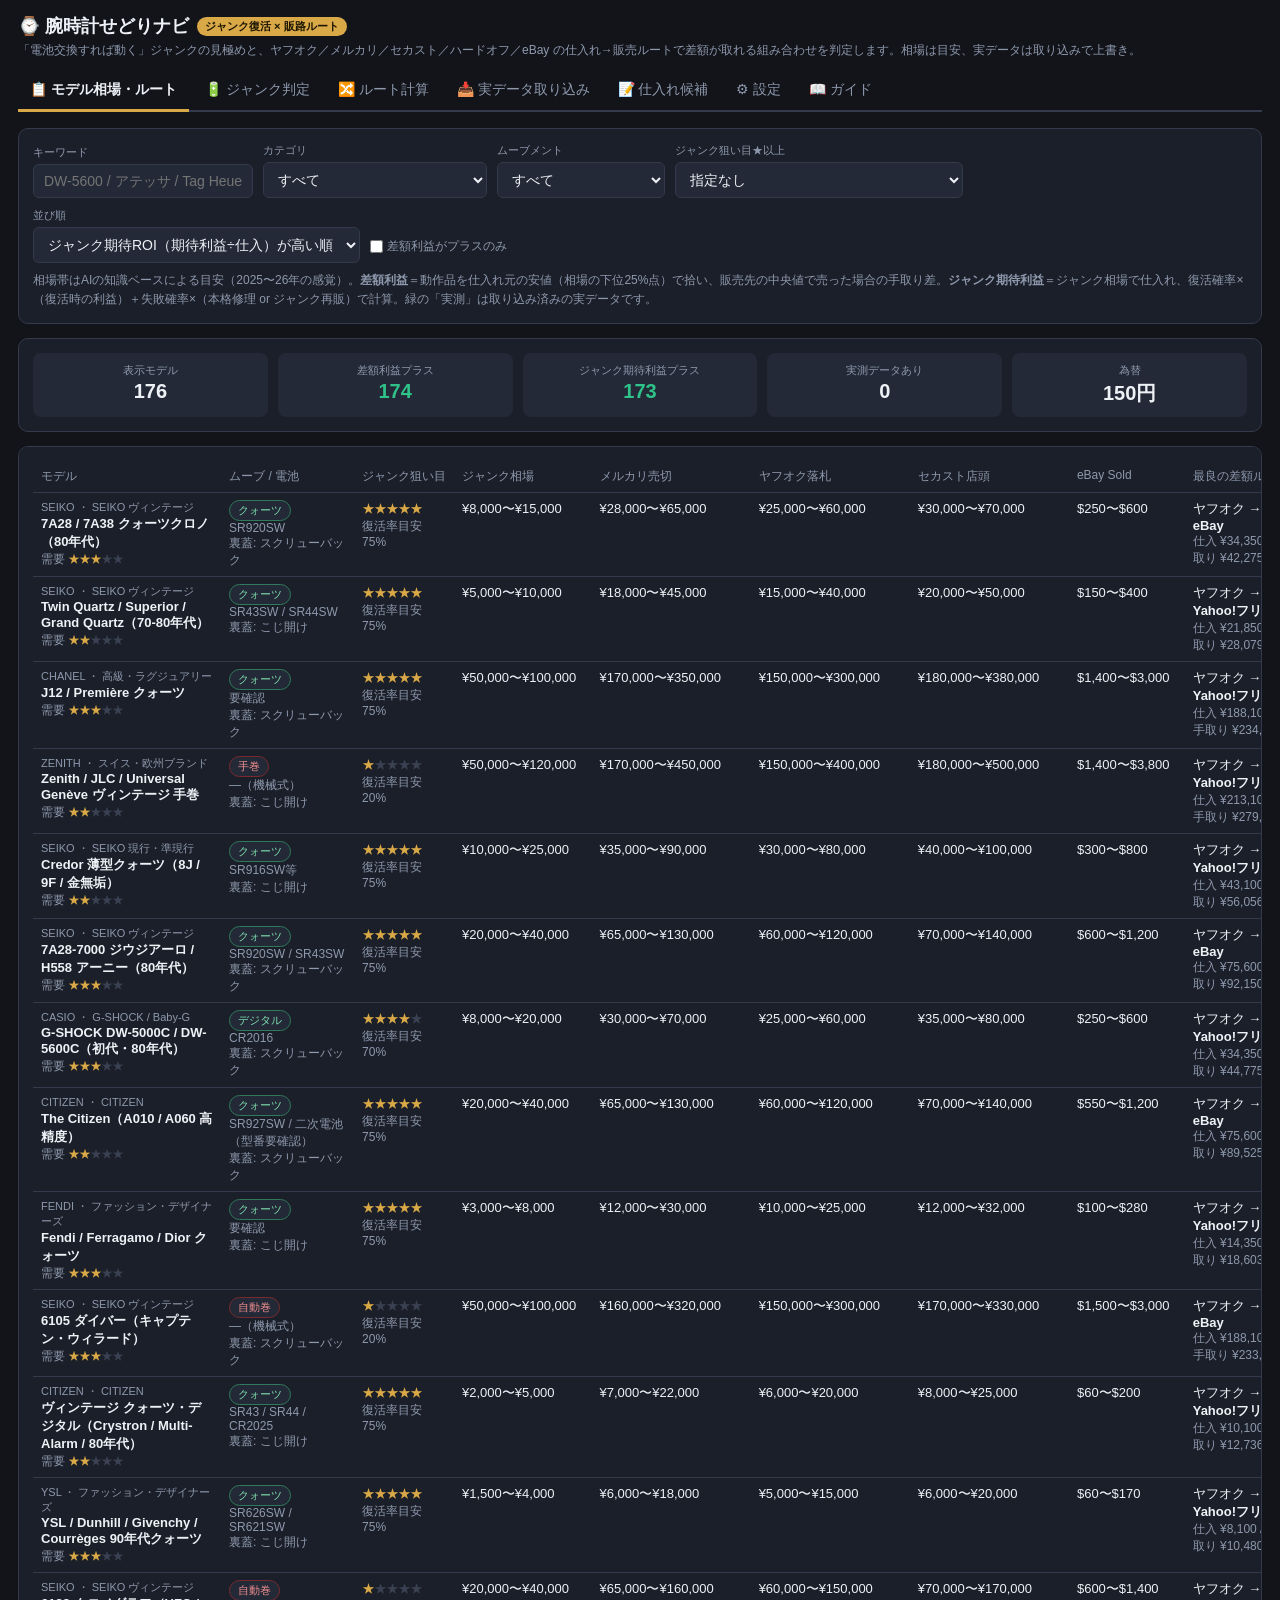
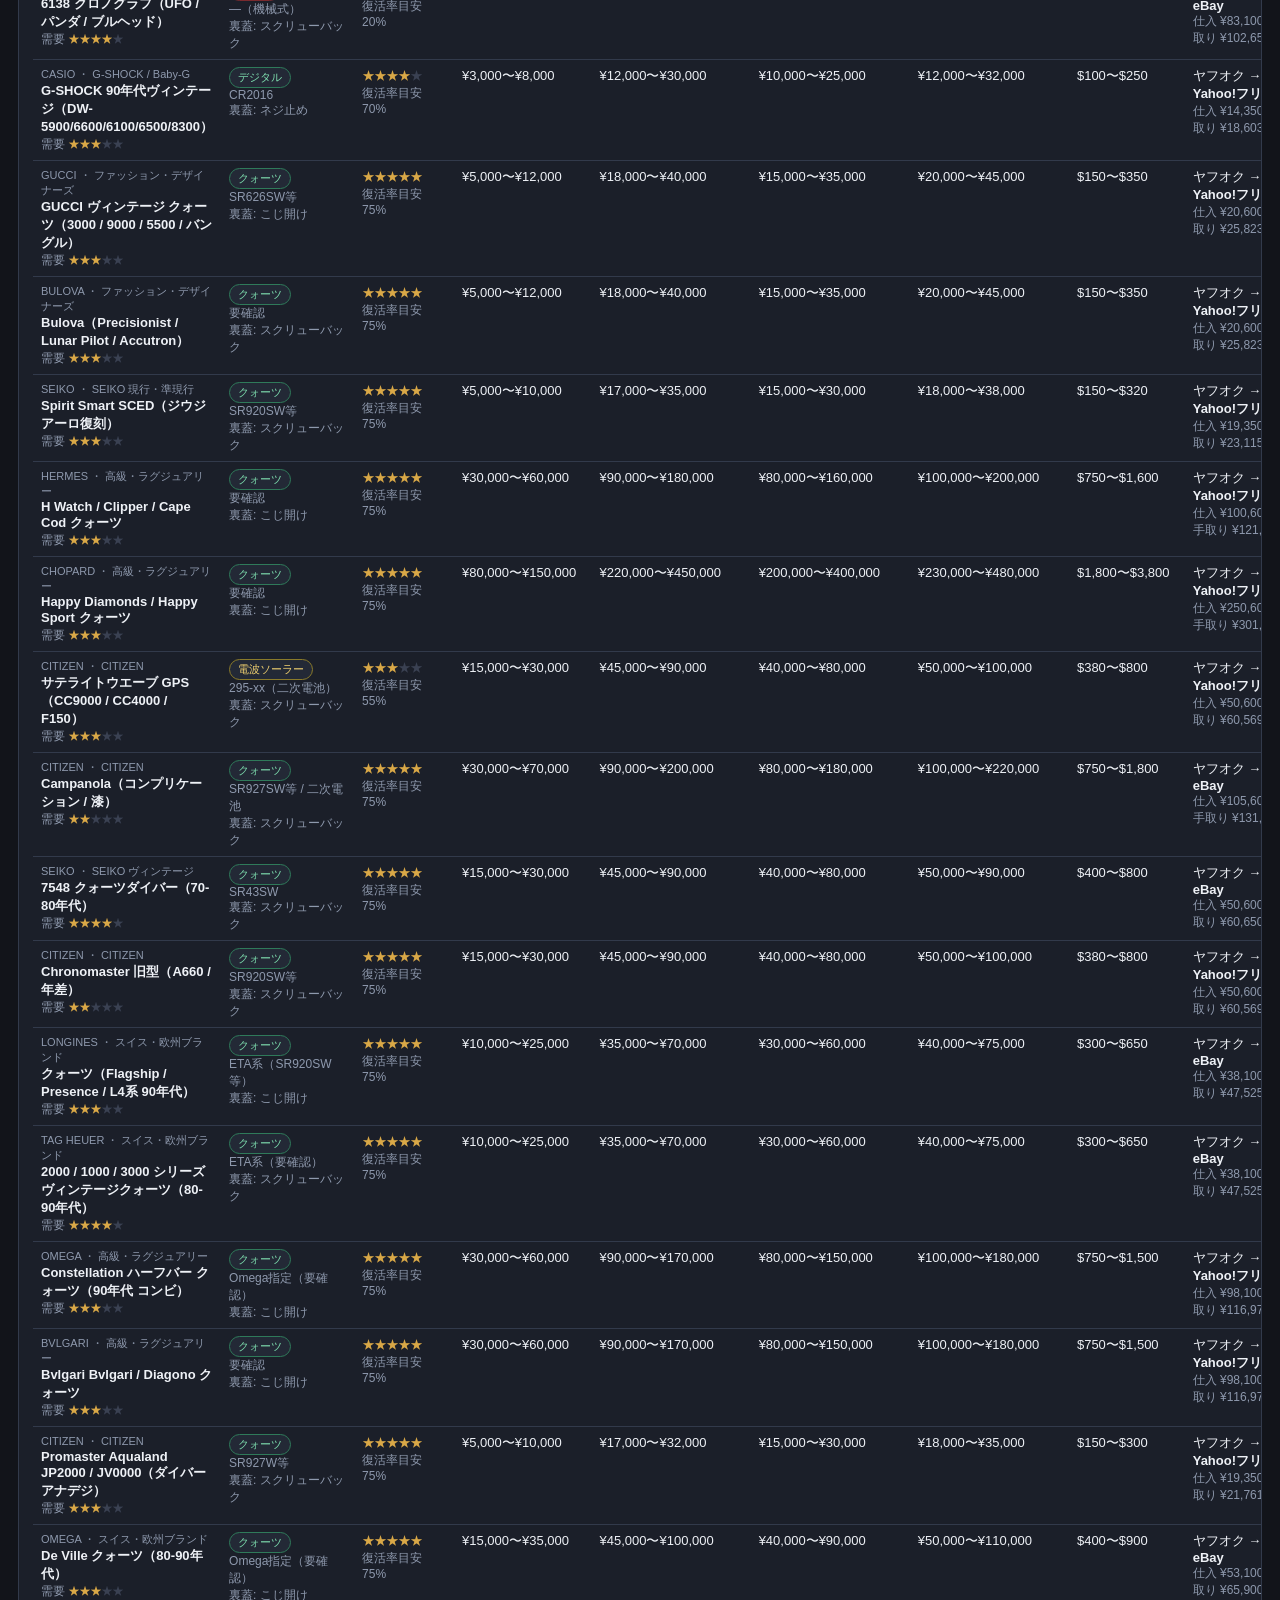
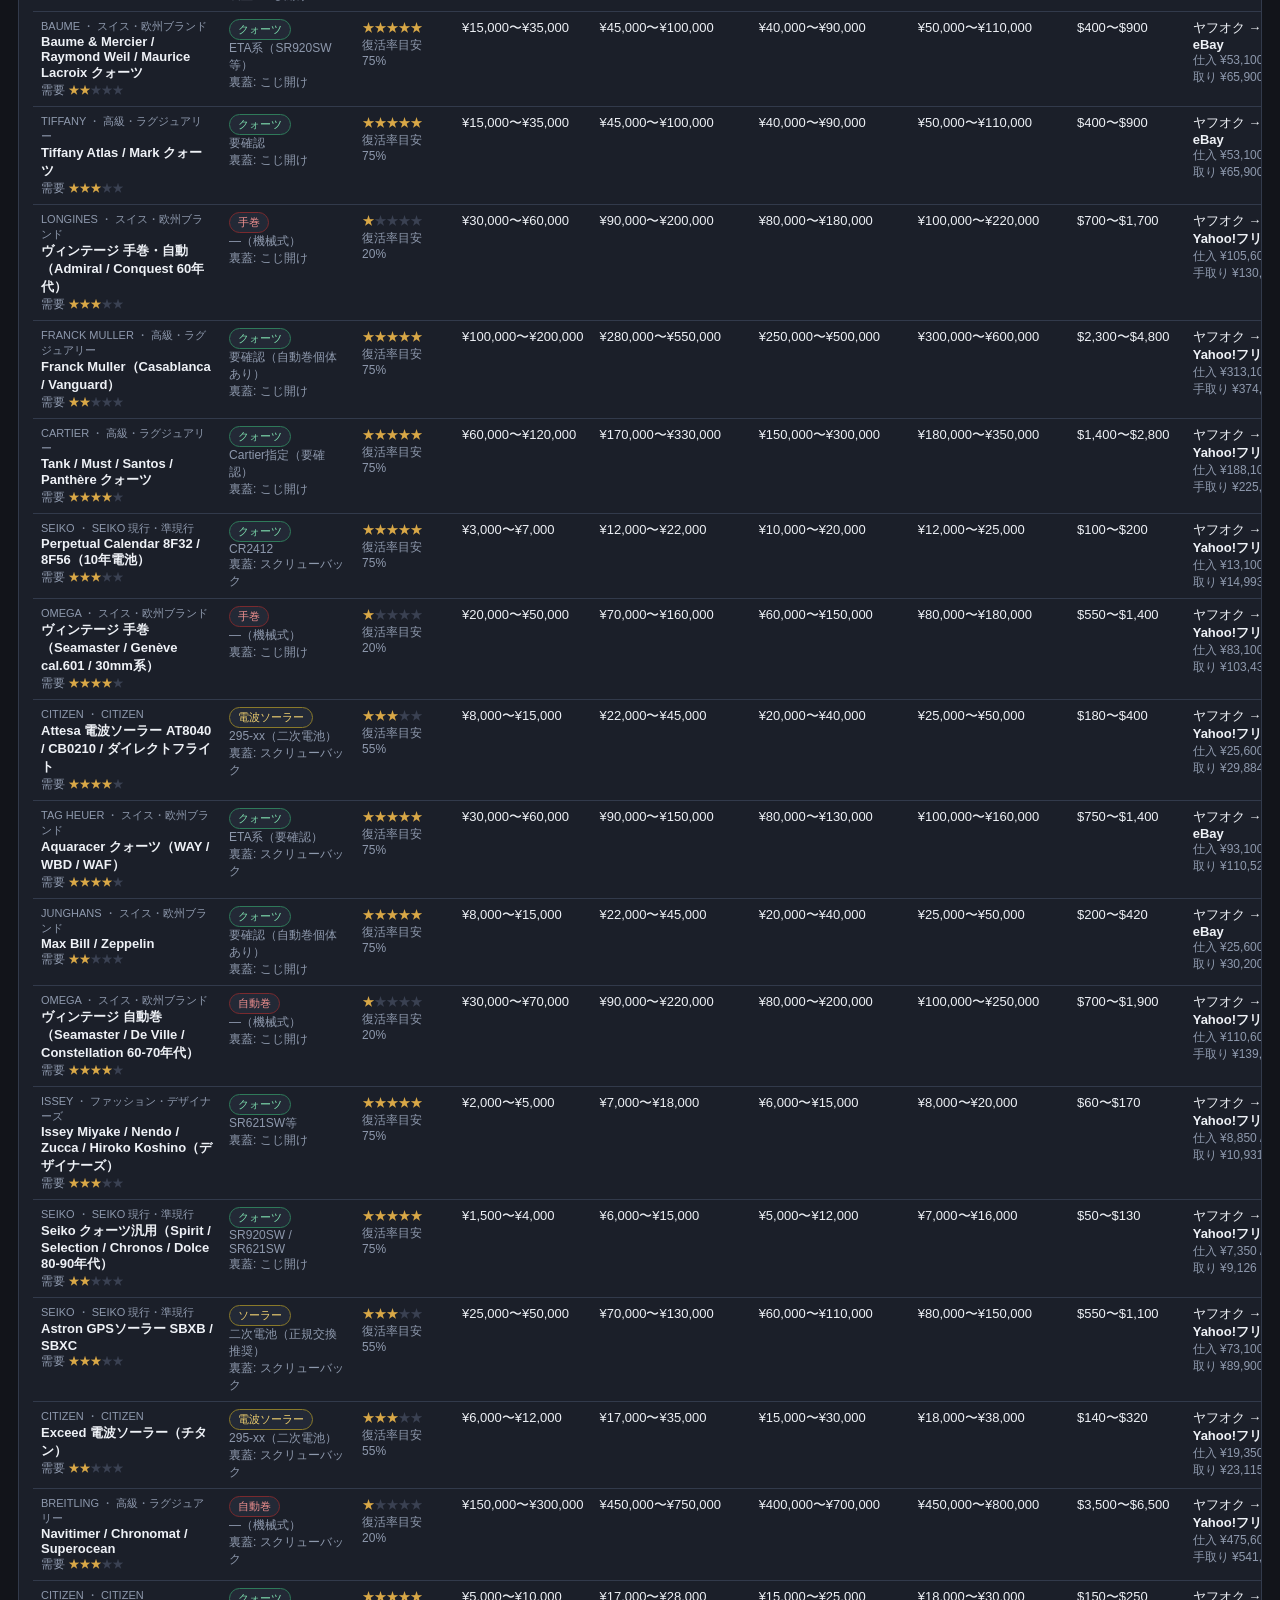
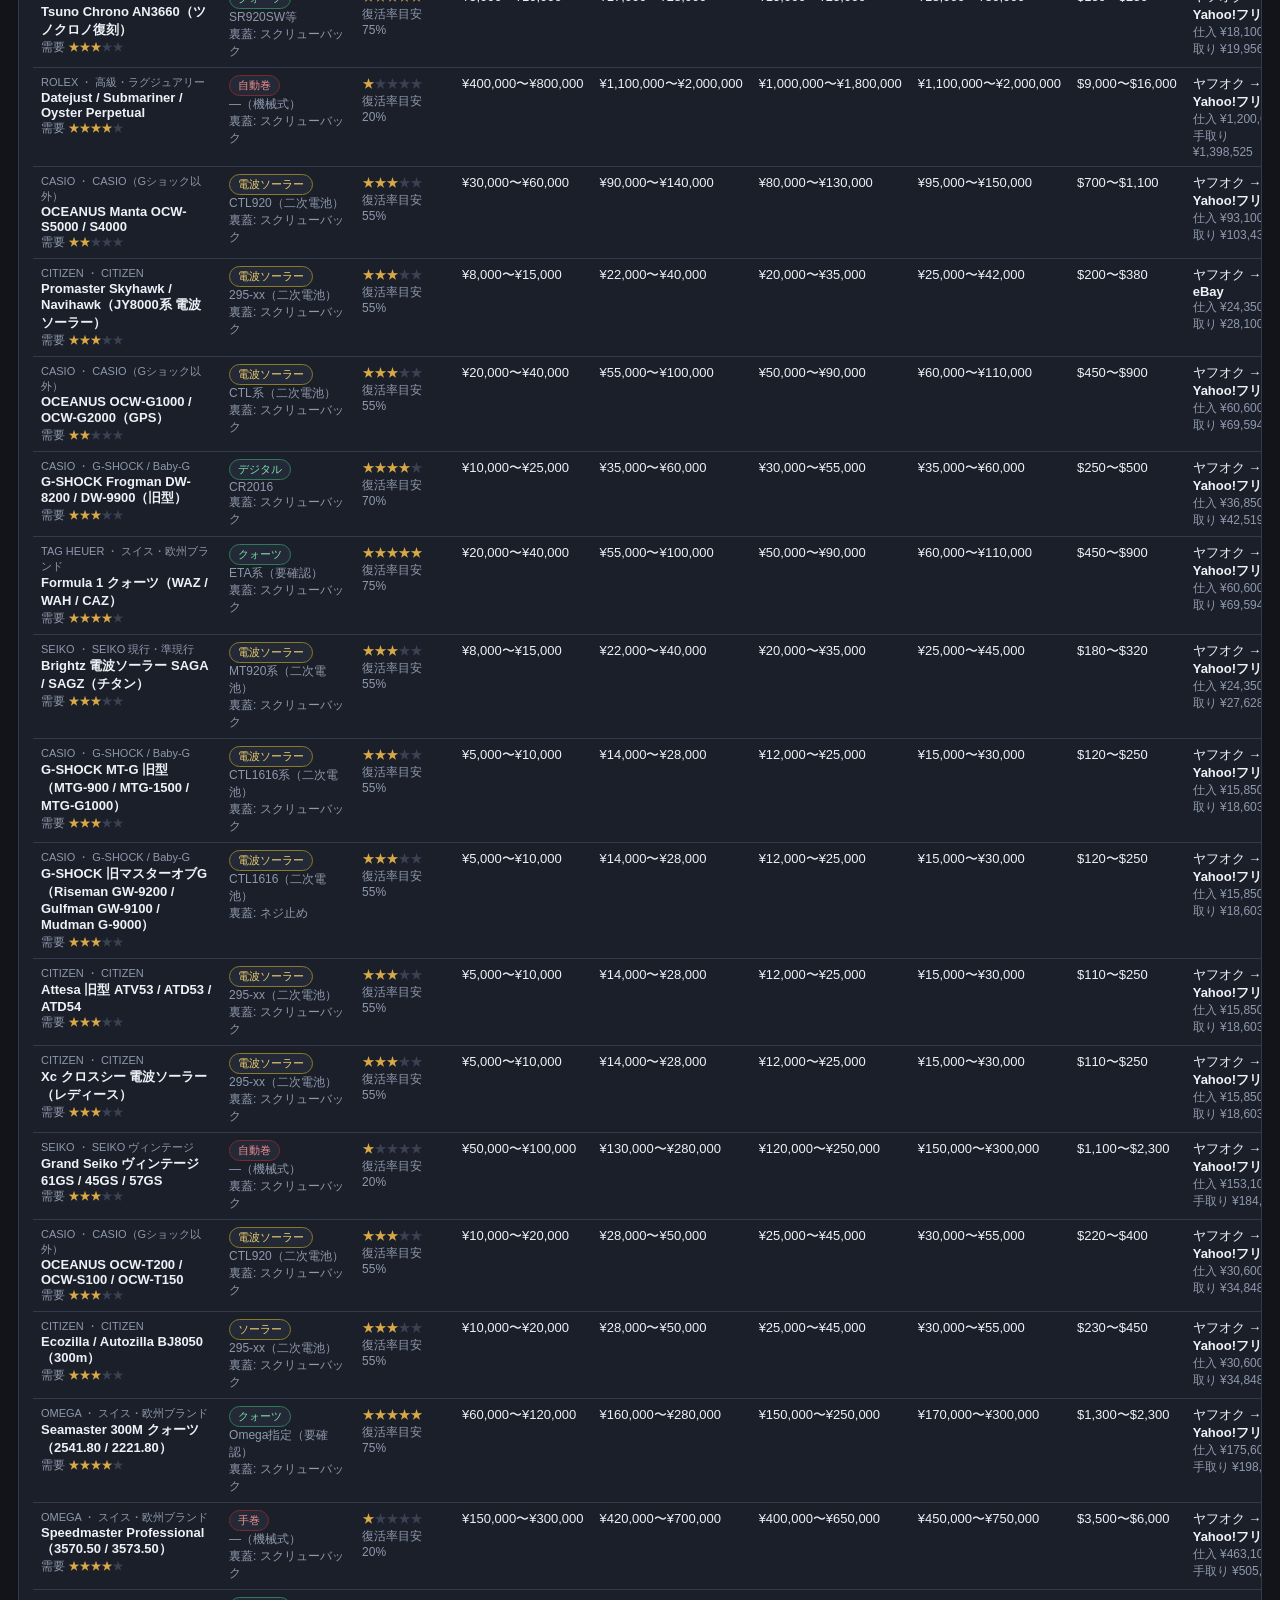
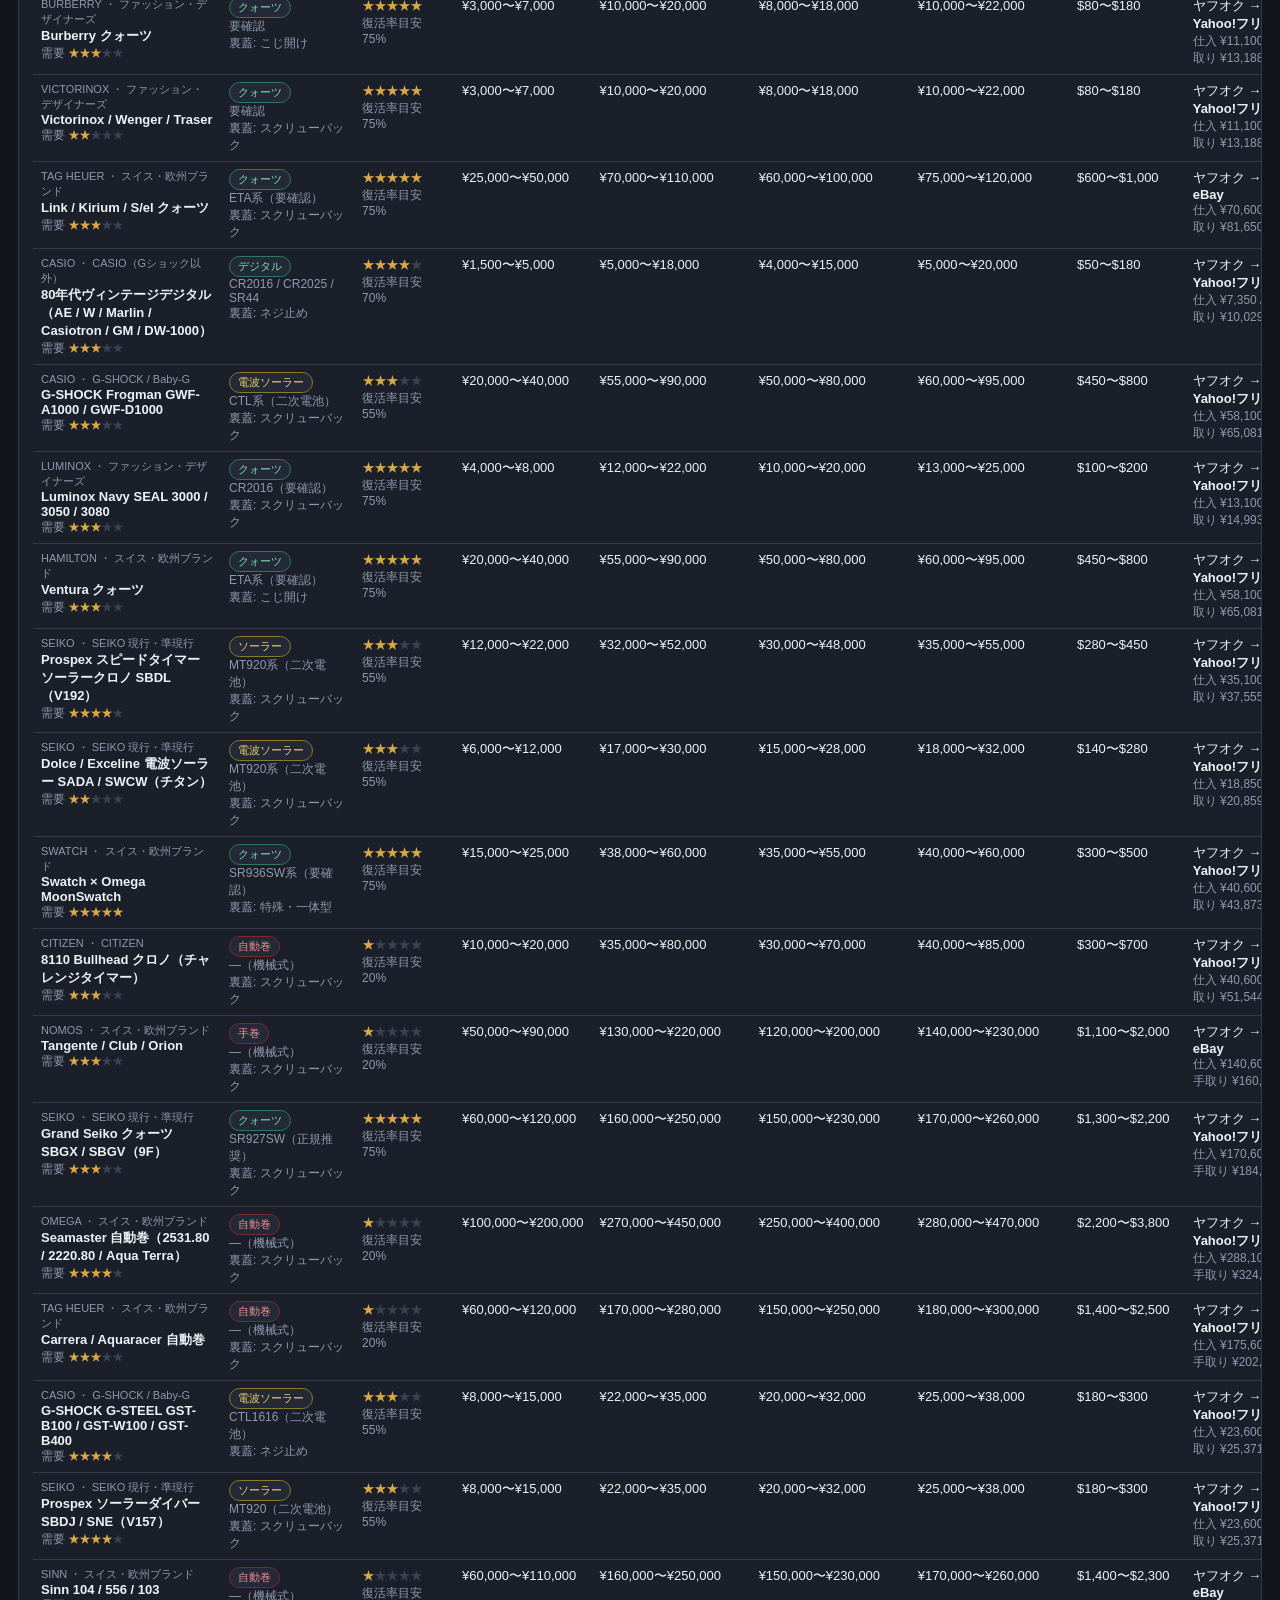
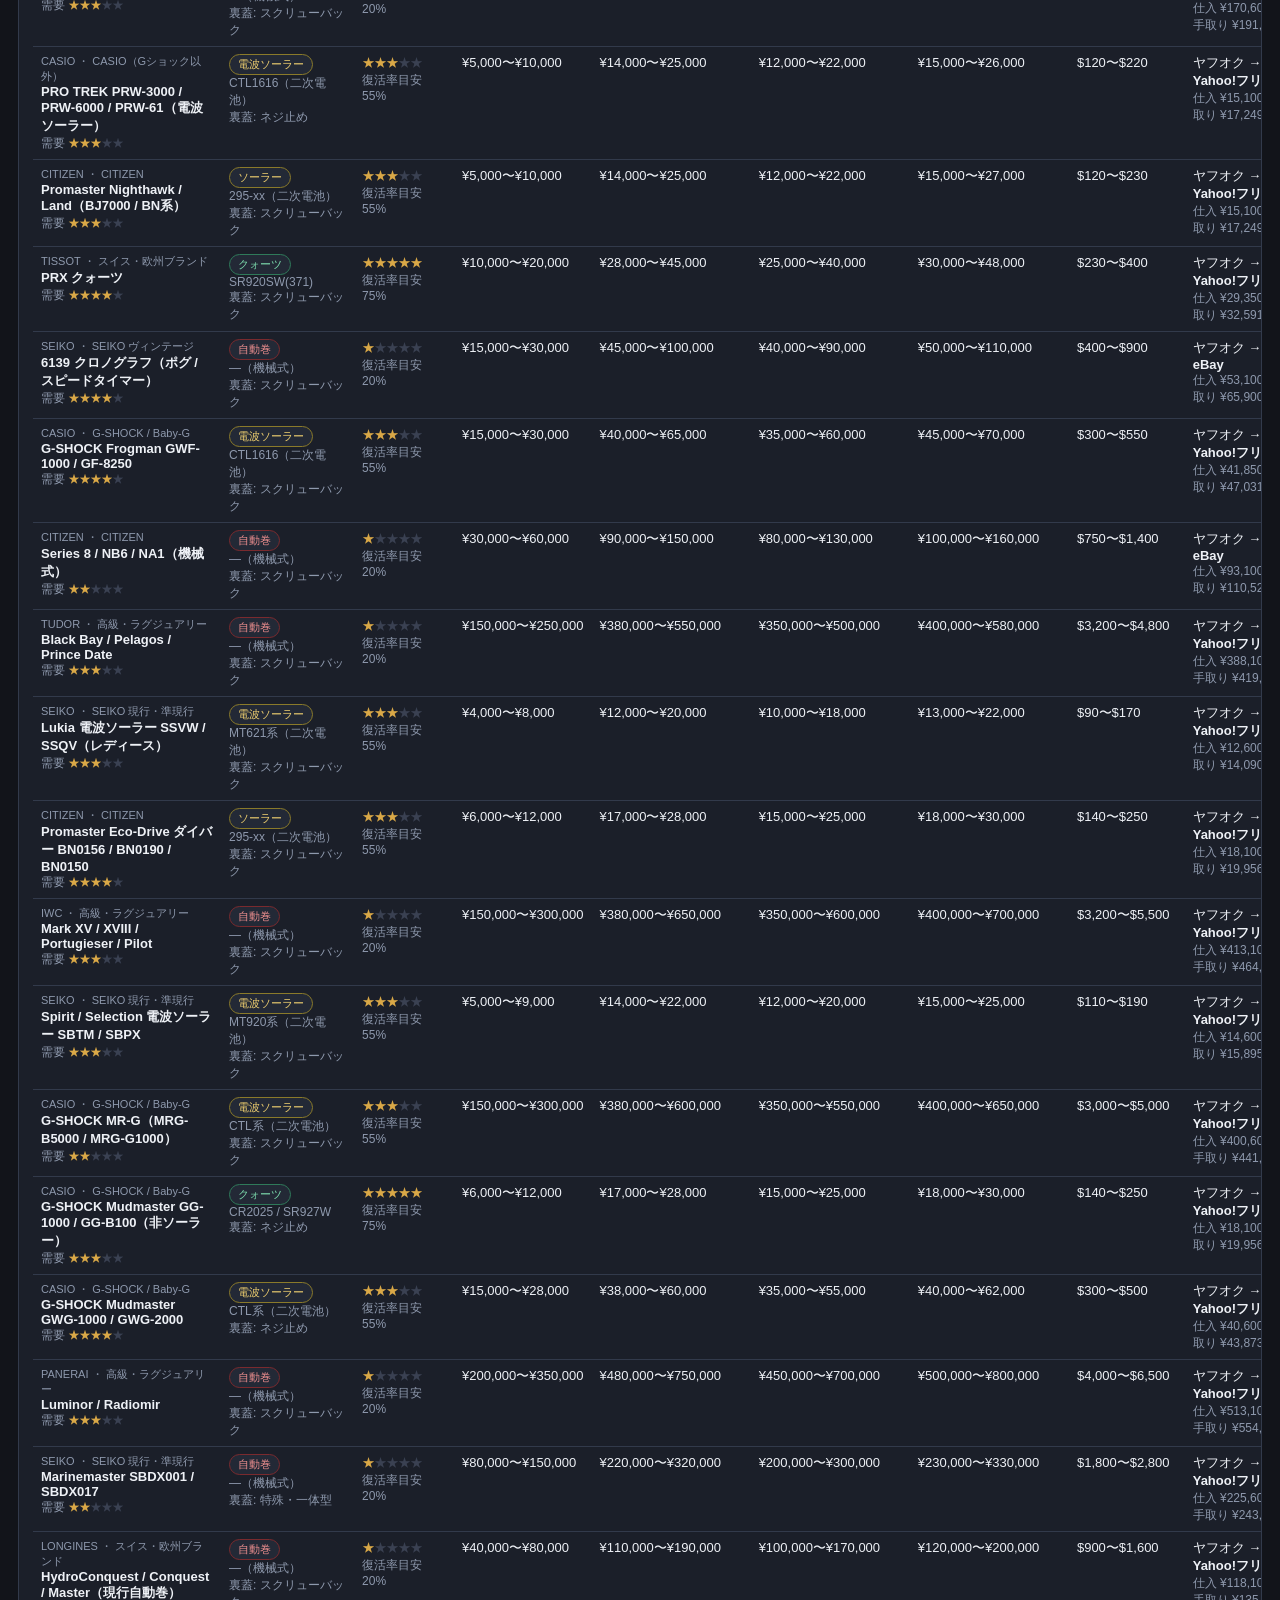
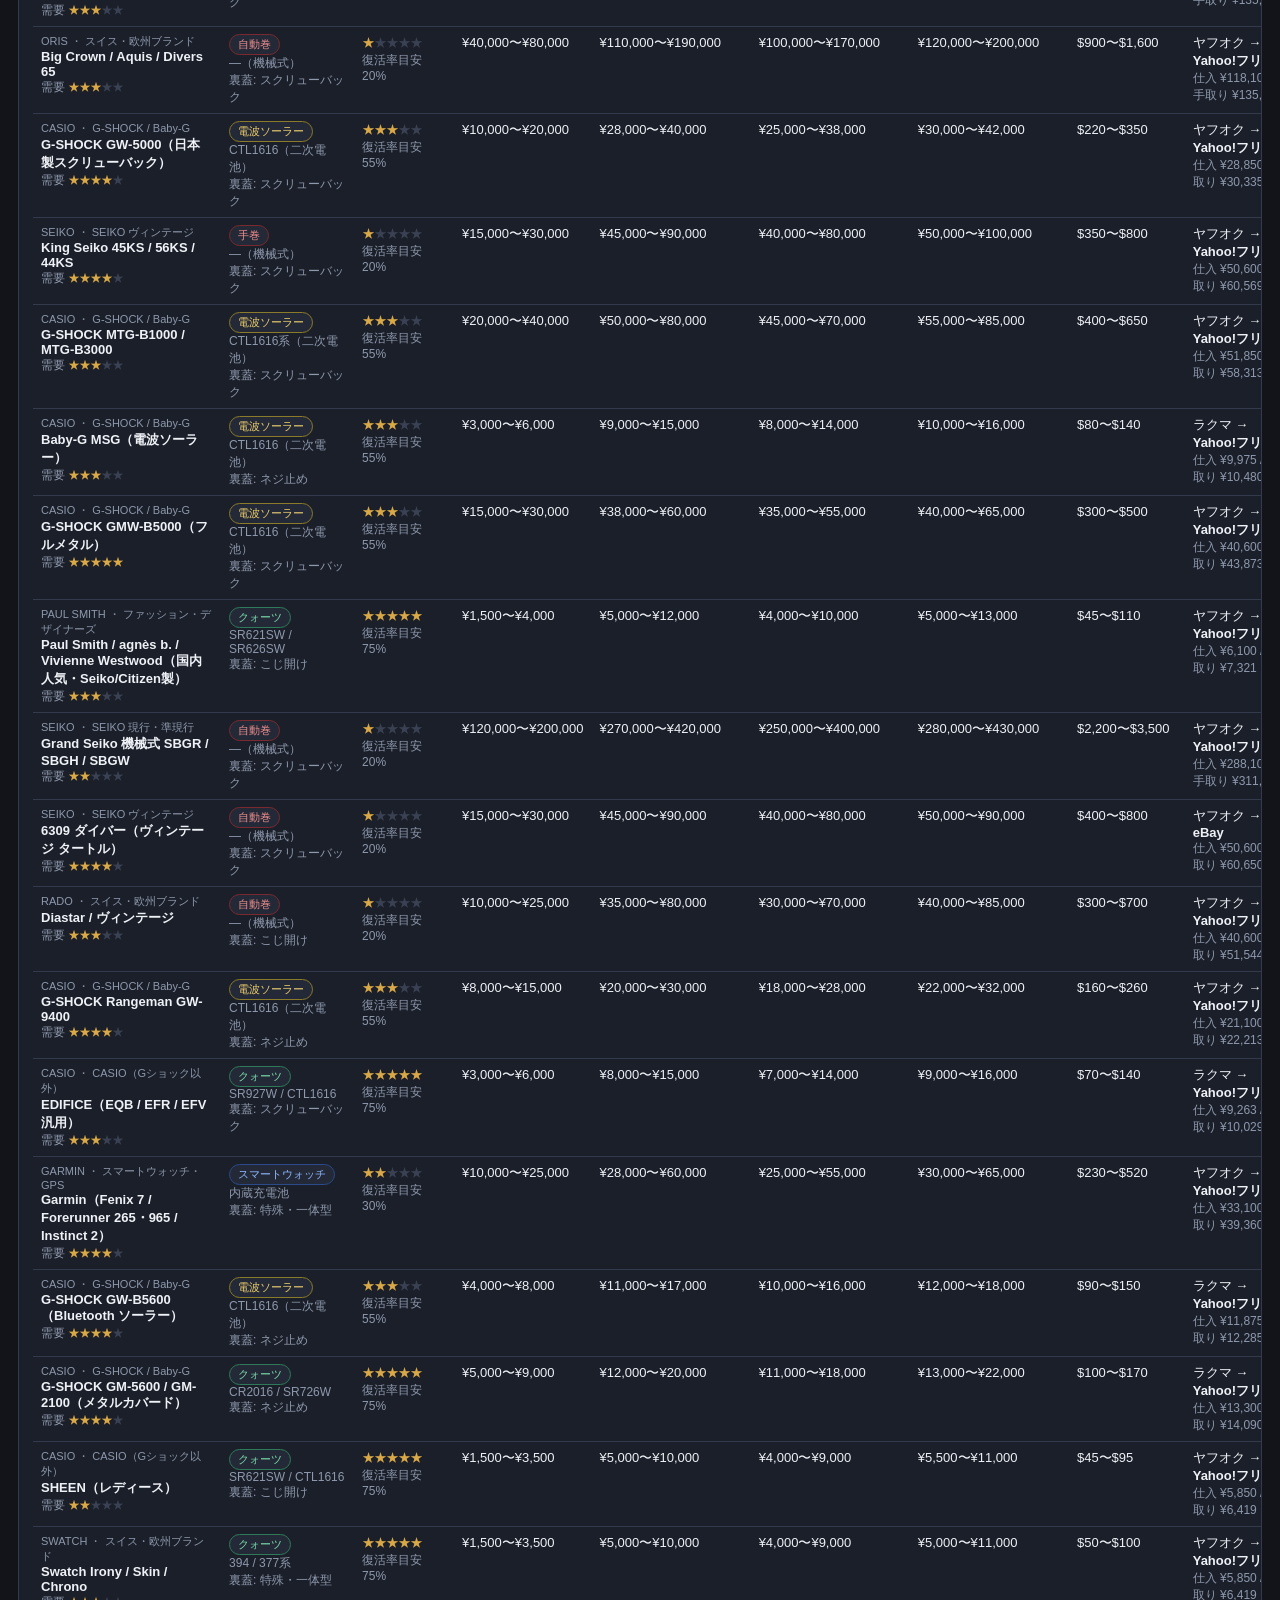
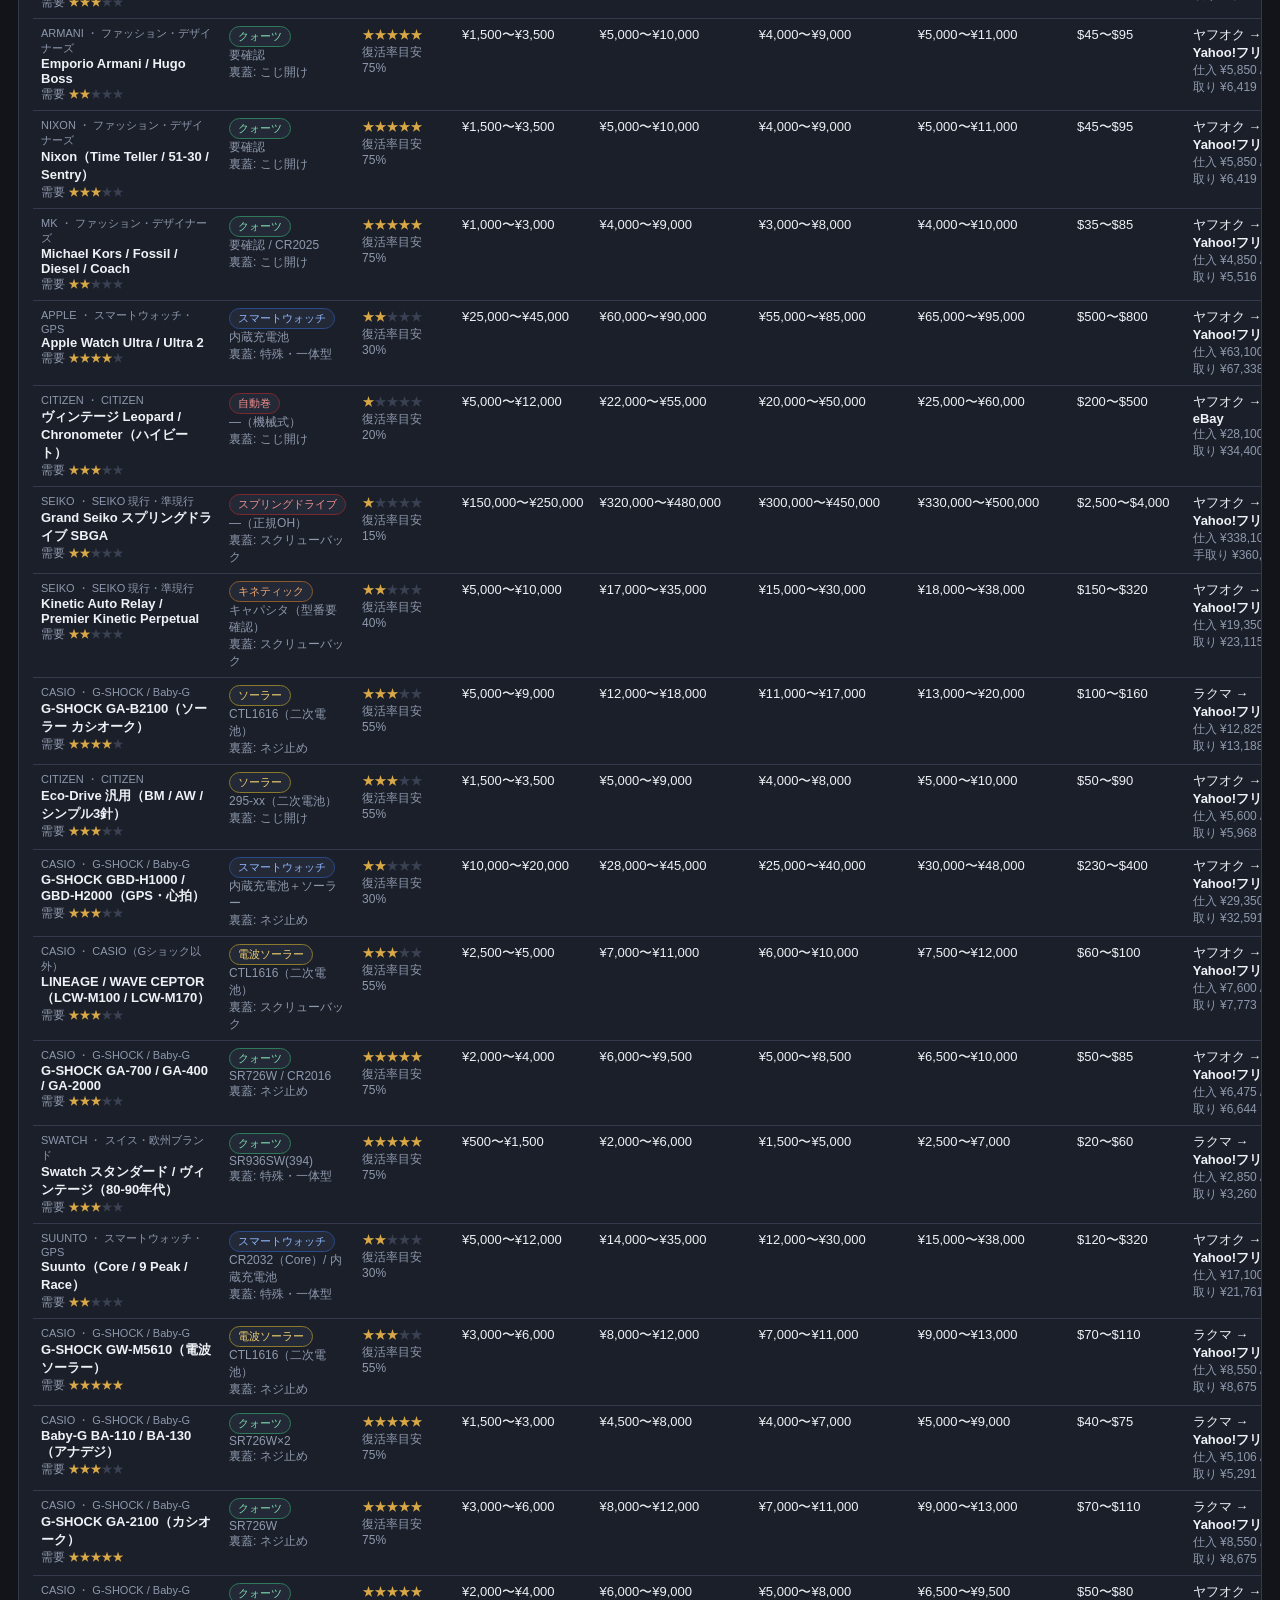
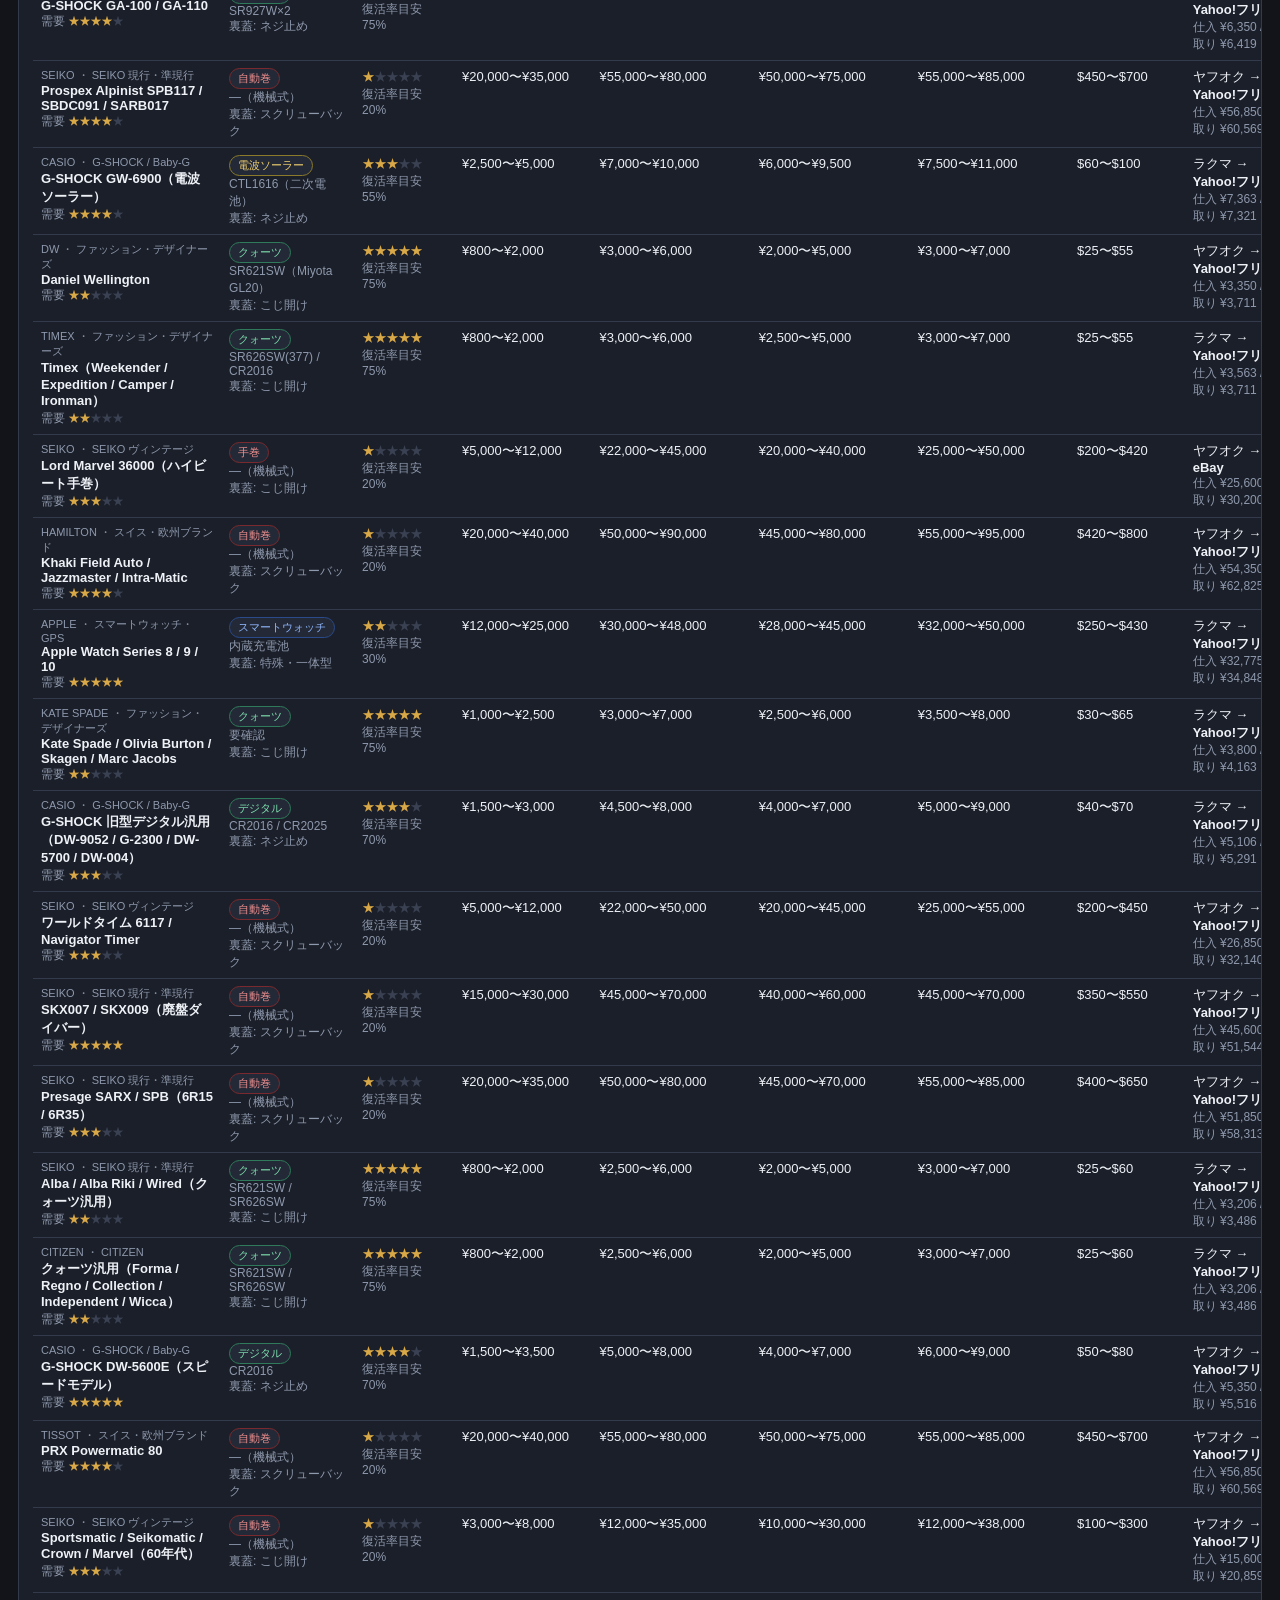
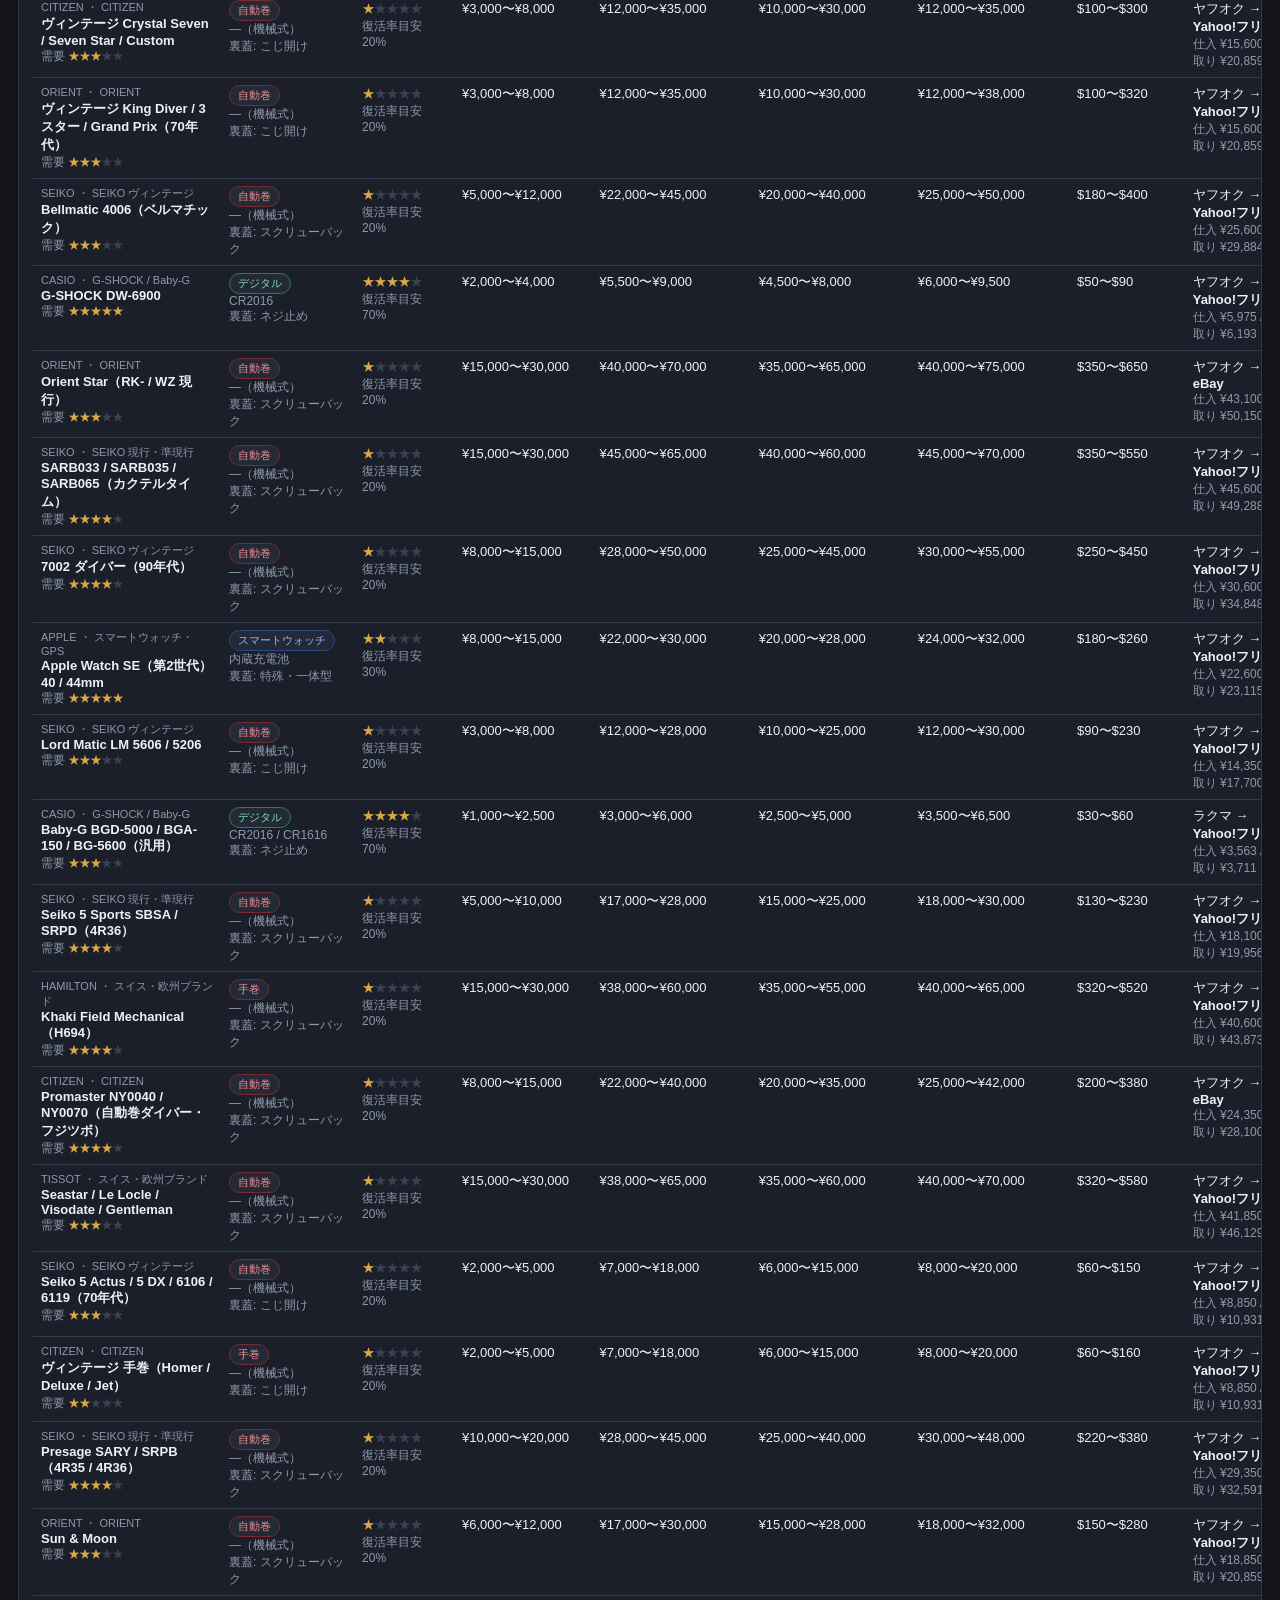
==== index.html @ 75a2ef13 "腕時計せどりナビ 初版 Co-Authored-By: Claude Fable 5.1 <noreply@anthropic.com>" ====
<!DOCTYPE html>
<html lang="ja">
<head>
<meta charset="UTF-8">
<meta name="viewport" content="width=device-width, initial-scale=1.0">
<title>腕時計せどりナビ - ジャンク復活判定 × 販路ルート比較（ヤフオク・メルカリ・セカスト・eBay）</title>
<style>
  :root {
    --bg:#12141a; --panel:#1b1f29; --panel2:#232936; --border:#323a4b;
    --text:#eef1f6; --sub:#8e99ad; --accent:#d9a847; --accent2:#2fc38a;
    --warn:#f0b42f; --bad:#f0564f; --info:#4f8ef7; --radius:10px;
  }
  *{box-sizing:border-box;margin:0;padding:0}
  body{background:var(--bg);color:var(--text);font-family:"Hiragino Sans","Yu Gothic UI","Meiryo",sans-serif;font-size:14px}
  header{padding:14px 18px 0}
  h1{font-size:18px;display:flex;align-items:center;gap:8px;flex-wrap:wrap}
  h1 .badge{font-size:11px;background:var(--accent);color:#1b1500;padding:2px 8px;border-radius:20px}
  .sub{font-size:12px;color:var(--sub);margin-top:4px}
  nav{display:flex;gap:4px;margin-top:12px;border-bottom:2px solid var(--border);flex-wrap:wrap}
  nav button{background:none;border:none;color:var(--sub);padding:10px 12px;font-size:14px;cursor:pointer;border-bottom:3px solid transparent;margin-bottom:-2px}
  nav button.on{color:var(--text);border-color:var(--accent);font-weight:bold}
  main{padding:16px 18px 60px;max-width:1320px;margin:0 auto}
  section{display:none} section.on{display:block}
  .card{background:var(--panel);border:1px solid var(--border);border-radius:var(--radius);padding:14px;margin-bottom:14px}
  .card h2{font-size:15px;margin-bottom:10px}
  .card h3{font-size:14px;margin:12px 0 6px;color:var(--accent)}
  .row{display:flex;gap:10px;flex-wrap:wrap;align-items:flex-end}
  .field{display:flex;flex-direction:column;gap:4px}
  .field label{font-size:11px;color:var(--sub)}
  input,select,textarea{background:var(--panel2);color:var(--text);border:1px solid var(--border);border-radius:6px;padding:8px 10px;font-size:14px}
  input:focus,select:focus,textarea:focus{outline:1px solid var(--accent)}
  input[type=number]{width:120px}
  button.btn{background:var(--accent);color:#1b1500;border:none;border-radius:6px;padding:9px 16px;font-size:14px;cursor:pointer;font-weight:bold}
  button.btn:hover{filter:brightness(1.1)}
  button.btn.green{background:var(--accent2);color:#06281b}
  button.btn.ghost{background:var(--panel2);border:1px solid var(--border);color:var(--text);font-weight:normal}
  button.btn.small{padding:4px 10px;font-size:12px}
  button.btn.danger{background:var(--bad);color:#fff}
  .stats{display:grid;grid-template-columns:repeat(auto-fit,minmax(130px,1fr));gap:10px}
  .stat{background:var(--panel2);border-radius:8px;padding:10px;text-align:center}
  .stat .v{font-size:20px;font-weight:bold;margin-top:2px}
  .stat .l{font-size:11px;color:var(--sub)}
  .links{display:flex;gap:6px;flex-wrap:wrap}
  .links a{background:var(--panel2);border:1px solid var(--border);color:var(--text);text-decoration:none;padding:5px 10px;border-radius:6px;font-size:12px}
  .links a:hover{border-color:var(--accent)}
  .links a.ya{border-color:#7a2a2e} .links a.me{border-color:#8a2a2a} .links a.eb{border-color:#2a4a8a} .links a.st{border-color:#2a7a4a} .links a.gd{border-color:#6a5a2a}
  .tbl{overflow-x:auto}
  table{border-collapse:collapse;width:100%;font-size:13px}
  th,td{border-bottom:1px solid var(--border);padding:7px 8px;text-align:left;vertical-align:top}
  th{color:var(--sub);font-weight:normal;font-size:12px;white-space:nowrap;position:sticky;top:0;background:var(--panel)}
  tr.item{cursor:pointer} tr.item:hover{background:var(--panel2)}
  .brand{font-size:11px;color:var(--sub)} .name{font-weight:bold}
  .price{white-space:nowrap;font-variant-numeric:tabular-nums}
  .muted{color:var(--sub);font-size:12px}
  .chip{display:inline-block;padding:2px 8px;border-radius:12px;font-size:11px;white-space:nowrap;border:1px solid var(--border);background:var(--panel2)}
  .chip.QZ,.chip.DG{border-color:#2f7a5a;color:#7fe0b0} .chip.SOL,.chip.RS{border-color:#8a7a2a;color:#f0d070}
  .chip.KIN{border-color:#8a5a2a;color:#f0a870} .chip.AT,.chip.HW,.chip.SPR{border-color:#7a2a2e;color:#f09090} .chip.SM{border-color:#2a4a8a;color:#90b8ff}
  .chip.real{border-color:var(--accent2);color:var(--accent2)}
  .ok{color:var(--accent2)} .ng{color:var(--bad)} .wn{color:var(--warn)}
  .star{color:var(--accent);letter-spacing:-1px} .star .off{color:#3a4152}
  .note{background:var(--panel2);border-left:3px solid var(--accent);padding:10px 12px;border-radius:6px;font-size:13px;line-height:1.7}
  .hint{font-size:12px;color:var(--sub);line-height:1.6}
  .cmp{display:grid;grid-template-columns:repeat(auto-fit,minmax(280px,1fr));gap:12px}
  .pf{background:var(--panel2);border-radius:8px;padding:12px;line-height:1.7}
  .pf .t{font-weight:bold;margin-bottom:4px}
  .list{padding-left:18px;line-height:1.7}
  .guide p,.guide li{line-height:1.7}
  .guide ul{padding-left:20px;margin:6px 0}
  .bm{display:inline-block;background:var(--panel2);border:1px dashed var(--accent);color:var(--accent);padding:8px 12px;border-radius:6px;text-decoration:none;font-size:13px;margin:4px 6px 4px 0;cursor:grab}
  .reason{display:flex;gap:8px;align-items:flex-start;padding:4px 0;border-bottom:1px dashed var(--border);font-size:13px}
  .reason .d{min-width:44px;text-align:right;font-weight:bold;font-variant-numeric:tabular-nums}
  .gauge{height:14px;background:#2a3040;border-radius:7px;overflow:hidden;margin:6px 0}
  .gauge div{height:100%;background:linear-gradient(90deg,var(--bad),var(--warn),var(--accent2))}
  .mx td.c{text-align:right;font-variant-numeric:tabular-nums;white-space:nowrap}
  .mx td.c.best{outline:2px solid var(--accent);border-radius:4px}
  #modal{display:none;position:fixed;inset:0;background:rgba(0,0,0,.6);z-index:50;overflow:auto;padding:30px 12px}
  #modal .box{background:var(--panel);border:1px solid var(--border);border-radius:12px;max-width:1000px;margin:0 auto;padding:18px}
  #modal .x{float:right;background:none;border:none;color:var(--sub);font-size:20px;cursor:pointer}
  @media(max-width:700px){ main{padding:12px 10px 60px} th,td{padding:6px 5px;font-size:12px} input[type=number]{width:100px} }
</style>
</head>
<body>
<header>
  <h1>⌚ 腕時計せどりナビ <span class="badge">ジャンク復活 × 販路ルート</span></h1>
  <div class="sub">「電池交換すれば動く」ジャンクの見極めと、ヤフオク／メルカリ／セカスト／ハードオフ／eBay の仕入れ→販売ルートで差額が取れる組み合わせを判定します。相場は目安、実データは取り込みで上書き。</div>
  <nav>
    <button data-tab="list" class="on">📋 モデル相場・ルート</button>
    <button data-tab="junk">🔋 ジャンク判定</button>
    <button data-tab="route">🔀 ルート計算</button>
    <button data-tab="import">📥 実データ取り込み</button>
    <button data-tab="cand">📝 仕入れ候補</button>
    <button data-tab="set">⚙ 設定</button>
    <button data-tab="guide">📖 ガイド</button>
  </nav>
</header>
<main>

<!-- ========== モデル一覧 ========== -->
<section id="tab-list" class="on">
  <div class="card">
    <div class="row">
      <div class="field"><label>キーワード</label><input id="f_q" placeholder="DW-5600 / アテッサ / Tag Heuer" style="width:220px"></div>
      <div class="field"><label>カテゴリ</label><select id="f_cat"><option value="">すべて</option></select></div>
      <div class="field"><label>ムーブメント</label><select id="f_mv"><option value="">すべて</option></select></div>
      <div class="field"><label>ジャンク狙い目★以上</label><select id="f_js"><option value="0">指定なし</option><option value="3">★3以上（電池・充電で復活しやすい）</option><option value="4">★4以上</option><option value="5">★5のみ</option></select></div>
      <div class="field"><label>並び順</label><select id="f_sort"><option value="jroi">ジャンク期待ROI（期待利益÷仕入）が高い順</option><option value="jev">ジャンク期待利益が大きい順</option><option value="diff">差額利益（動作品）が大きい順</option><option value="roi">差額ROIが高い順</option><option value="d">需要★順</option><option value="price">相場が安い順</option><option value="brand">ブランド順</option></select></div>
      <label class="muted" style="display:flex;align-items:center;gap:4px;padding-bottom:8px"><input type="checkbox" id="f_pos"> 差額利益がプラスのみ</label>
    </div>
    <div class="hint" style="margin-top:8px">相場帯はAIの知識ベースによる目安（2025〜26年の感覚）。<b>差額利益</b>＝動作品を仕入れ元の安値（相場の下位25%点）で拾い、販売先の中央値で売った場合の手取り差。<b>ジャンク期待利益</b>＝ジャンク相場で仕入れ、復活確率×（復活時の利益）＋失敗確率×（本格修理 or ジャンク再販）で計算。緑の「実測」は取り込み済みの実データです。</div>
  </div>
  <div class="card">
    <div class="stats" id="list_stats"></div>
  </div>
  <div class="card tbl"><table id="list_tbl"><thead><tr>
    <th>モデル</th><th>ムーブ / 電池</th><th>ジャンク狙い目</th><th>ジャンク相場</th><th>メルカリ売切</th><th>ヤフオク落札</th><th>セカスト店頭</th><th>eBay Sold</th><th>最良の差額ルート</th><th>差額利益</th><th>ジャンク期待利益</th>
  </tr></thead><tbody></tbody></table></div>
</section>

<!-- ========== ジャンク判定 ========== -->
<section id="tab-junk">
  <div class="card">
    <h2>出品ページの文言から「電池交換で動く可能性」を判定</h2>
    <div class="note">ヤフオク・メルカリ・ハードオフの商品説明をそのまま貼り付けてください。「電池切れ」「長期保管」はプラス、「電池交換しても動かない」「水没」「液漏れ」「針外れ」「リューズ欠損」は大きくマイナスにして復活確率を出します。モデルが特定できれば相場から期待利益と仕入上限も計算します。</div>
    <div class="row" style="margin-top:10px">
      <div class="field" style="flex:1;min-width:280px"><label>タイトル＋商品説明（貼り付け）</label><textarea id="j_text" rows="6" style="width:100%" placeholder="例：SEIKO セイコー 8F32 パーペチュアルカレンダー 電池切れのため動作未確認 ジャンク扱い 長期自宅保管品 ノークレームノーリターン"></textarea></div>
    </div>
    <div class="row" style="margin-top:8px">
      <div class="field"><label>仕入れ元</label><select id="j_src"></select></div>
      <div class="field"><label>価格（円・落札/購入見込み）</label><input type="number" id="j_price" value="3000"></div>
      <div class="field"><label>仕入れ送料（円）</label><input type="number" id="j_ship" value="600"></div>
      <div class="field"><label>モデル（自動判定 or 選択）</label><select id="j_model" style="max-width:360px"><option value="">（未特定・ムーブメントだけで判定）</option></select></div>
      <div class="field"><label>ムーブメント</label><select id="j_mv"></select></div>
      <div class="field"><label>想定売値（円・空ならモデル相場）</label><input type="number" id="j_sale" placeholder="自動"></div>
      <button class="btn ghost" id="j_detect">モデル自動判定</button>
      <button class="btn" id="j_go">判定する</button>
    </div>
    <div id="j_out" style="margin-top:14px"></div>
  </div>
</section>

<!-- ========== ルート計算 ========== -->
<section id="tab-route">
  <div class="card">
    <h2>仕入れ元 × 販売先 の手取り・利益（動作品の差額せどり）</h2>
    <div class="row">
      <div class="field"><label>モデル（選ぶと相場を自動入力）</label><select id="r_model" style="max-width:360px"><option value="">（手入力）</option></select></div>
      <div class="field"><label>仕入れ元</label><select id="r_src"></select></div>
      <div class="field"><label>仕入値（円）</label><input type="number" id="r_cost" value="10000"></div>
      <div class="field"><label>仕入れ送料（円）</label><input type="number" id="r_bship" value="600"></div>
      <div class="field"><label>電池交換・整備費（円）</label><input type="number" id="r_fix" value="300"></div>
    </div>
    <div class="row" style="margin-top:8px">
      <div class="field"><label>メルカリ想定売値</label><input type="number" id="r_m" value="18000"></div>
      <div class="field"><label>ヤフオク想定落札</label><input type="number" id="r_y" value="16000"></div>
      <div class="field"><label>Yahoo!フリマ・ラクマ想定</label><input type="number" id="r_f" value="17000"></div>
      <div class="field"><label>eBay想定（USD）</label><input type="number" id="r_e" value="150"></div>
      <div class="field"><label>買取店 買取額（円）</label><input type="number" id="r_k" value="9000"></div>
      <button class="btn" id="r_go">計算</button>
    </div>
    <div id="r_out" style="margin-top:14px"></div>
  </div>
  <div class="card">
    <h2>モデル別 ルート利益マップ（仕入れ元 × 販売先）</h2>
    <div class="row"><div class="field"><label>モデル</label><select id="r_map_model" style="max-width:420px"></select></div></div>
    <div id="r_map" style="margin-top:12px"></div>
  </div>
</section>

<!-- ========== 実データ取り込み ========== -->
<section id="tab-import">
  <div class="card">
    <h2>① 相場チェックリンク生成</h2>
    <div class="row">
      <div class="field"><label>日本語キーワード（ヤフオク・メルカリ・セカスト）</label><input id="sq_jp" placeholder="セイコー 8F32" style="width:260px"></div>
      <div class="field"><label>英語キーワード（eBay）</label><input id="sq_en" placeholder="Seiko 8F32 perpetual" style="width:260px"></div>
      <button class="btn" id="sq_go">リンク生成</button>
    </div>
    <div id="sq_links" style="margin-top:10px"></div>
  </div>
  <div class="card">
    <h2>② 実データ取り込み（ブックマークレット）</h2>
    <div class="note">下のボタンをブラウザのブックマークバーへドラッグして登録します。各サイトの検索結果ページ（ヤフオク落札相場／メルカリ売り切れ／eBay Sold／Yahoo!フリマ／セカストオンライン）を開いた状態でクリックすると、表示中の件数・価格がクリップボードにコピーされます。下の欄に貼り付けて「解析」→ モデルに紐づけて保存すると、一覧・ルート・ジャンク判定が実測中央値で再計算されます。<br>※ サイトの構造が変わると取れなくなることがあります（取得件数0）。</div>
    <div style="margin:10px 0">
      <a class="bm" id="bm_yahoo" href="#">📕 ヤフオク落札 取り込み</a>
      <a class="bm" id="bm_mercari" href="#">📕 メルカリ売切 取り込み</a>
      <a class="bm" id="bm_ebay" href="#">📕 eBay Sold 取り込み</a>
      <a class="bm" id="bm_yfm" href="#">📕 Yahoo!フリマ 取り込み</a>
      <a class="bm" id="bm_second" href="#">📕 セカストオンライン 取り込み</a>
    </div>
    <div class="row">
      <div class="field" style="flex:1"><label>貼り付け欄（JSON）</label><textarea id="paste" rows="4" style="width:100%" placeholder='{"site":"yahoo", ...}'></textarea></div>
    </div>
    <div class="row" style="margin-top:8px">
      <div class="field"><label>紐づけるモデル</label><select id="paste_item" style="max-width:400px"><option value="">（紐づけない）</option></select></div>
      <button class="btn" id="paste_go">解析</button>
      <button class="btn green" id="paste_save" disabled>このモデルに保存</button>
    </div>
    <div id="paste_out" style="margin-top:12px"></div>
  </div>
  <div class="card">
    <h2>③ 保存済みの実測データ</h2>
    <div id="real_list"></div>
  </div>
</section>

<!-- ========== 仕入れ候補 ========== -->
<section id="tab-cand">
  <div class="card">
    <h2>仕入れ候補リスト</h2>
    <div class="hint">ジャンク判定タブの「候補に保存」か、下の手入力で追加。ステータスを更新して管理し、CSVで書き出せます（保存先はこのブラウザのみ）。</div>
    <div class="row" style="margin-top:10px">
      <div class="field" style="flex:1;min-width:200px"><label>タイトル</label><input id="c_title" style="width:100%"></div>
      <div class="field"><label>URL</label><input id="c_url" style="width:220px" placeholder="https://"></div>
      <div class="field"><label>仕入れ元</label><select id="c_src"></select></div>
      <div class="field"><label>仕入値（円）</label><input type="number" id="c_price" value="0"></div>
      <div class="field"><label>モデル</label><select id="c_model" style="max-width:300px"><option value="">（未特定）</option></select></div>
      <button class="btn" id="c_add">追加</button>
    </div>
    <div class="row" style="margin-top:10px">
      <button class="btn ghost small" id="c_csv">CSV書き出し</button>
      <button class="btn ghost small" id="c_clear_sold">売却済みを一括削除</button>
      <span class="muted" id="c_sum"></span>
    </div>
    <div class="tbl" style="margin-top:10px"><table id="cand_tbl"><thead><tr><th>日付</th><th>タイトル</th><th>仕入れ元</th><th>仕入値</th><th>復活%</th><th>想定コスト</th><th>最良販売先 / 手取り</th><th>期待利益</th><th>ステータス</th><th>実売値</th><th></th></tr></thead><tbody></tbody></table></div>
  </div>
</section>

<!-- ========== 設定 ========== -->
<section id="tab-set">
  <div class="card">
    <h2>手数料・送料・為替</h2>
    <h3>販売先の手数料（%）と発送送料（円）</h3>
    <div class="row">
      <div class="field"><label>メルカリ 手数料%</label><input type="number" id="s_fMer"></div>
      <div class="field"><label>メルカリ 送料</label><input type="number" id="s_sMer"></div>
      <div class="field"><label>ヤフオク 手数料%</label><input type="number" id="s_fYah"></div>
      <div class="field"><label>ヤフオク 送料</label><input type="number" id="s_sYah"></div>
      <div class="field"><label>Yahoo!フリマ 手数料%</label><input type="number" id="s_fYfm"></div>
      <div class="field"><label>Yahoo!フリマ 送料</label><input type="number" id="s_sYfm"></div>
      <div class="field"><label>ラクマ 手数料%</label><input type="number" id="s_fRak"></div>
      <div class="field"><label>ラクマ 送料</label><input type="number" id="s_sRak"></div>
    </div>
    <div class="row" style="margin-top:8px">
      <div class="field"><label>eBay 手数料%</label><input type="number" id="s_fEb"></div>
      <div class="field"><label>eBay 関税・返品リスク引当%</label><input type="number" id="s_eTariff"></div>
      <div class="field"><label>eBay 国際送料（円）</label><input type="number" id="s_sEb"></div>
      <div class="field"><label>為替（円/USD）</label><input type="number" id="s_rate"></div>
      <div class="field"><label>買取店 買取率（相場比%）</label><input type="number" id="s_kaitori"></div>
      <div class="field"><label>Yahoo!フリマ・ラクマ 相場割引%</label><input type="number" id="s_yfmDisc"></div>
      <div class="field"><label>梱包材（円）</label><input type="number" id="s_pack"></div>
    </div>
    <h3>仕入れ時の送料（円）</h3>
    <div class="row">
      <div class="field"><label>ヤフオク</label><input type="number" id="s_bYah"></div>
      <div class="field"><label>メルカリ</label><input type="number" id="s_bMer"></div>
      <div class="field"><label>Yahoo!フリマ</label><input type="number" id="s_bYfm"></div>
      <div class="field"><label>ラクマ</label><input type="number" id="s_bRak"></div>
      <div class="field"><label>セカスト・ハードオフ</label><input type="number" id="s_bSec"></div>
      <div class="field"><label>eBay輸入（送料＋関税）</label><input type="number" id="s_bEbImp"></div>
      <div class="field"><label>ジャンク仕入れ送料（平均）</label><input type="number" id="s_bJunk"></div>
    </div>
    <h3>復活・修理コストの目安（円）</h3>
    <div class="row" id="s_fix"></div>
    <h3>目標利益</h3>
    <div class="row">
      <div class="field"><label>目標利益率（手取り比%）</label><input type="number" id="s_tgtPct"></div>
      <div class="field"><label>最低利益額（円）</label><input type="number" id="s_tgtMin"></div>
    </div>
    <div class="row" style="margin-top:12px">
      <button class="btn" id="s_save">保存して再計算</button>
      <button class="btn ghost" id="s_reset">初期値に戻す</button>
      <button class="btn danger" id="s_wipe">実測データ・候補をすべて削除</button>
    </div>
    <div class="hint" style="margin-top:10px">手数料の初期値：メルカリ10%・ヤフオク10%（LYPプレミアムなら8.8%）・Yahoo!フリマ5%・ラクマ10%・eBay15%＋引当15%。送料は腕時計1本（ネコポス/ゆうパケット想定）。変更はこのブラウザに保存されます。</div>
  </div>
</section>

<!-- ========== ガイド ========== -->
<section id="tab-guide" class="guide">
  <div class="card">
    <h2>狙い目の考え方（ムーブメント別）</h2>
    <div class="tbl"><table>
      <tr><th>ムーブ</th><th>ジャンク狙い目</th><th>不動の主な原因</th><th>復活させる手順・費用</th></tr>
      <tr><td><span class="chip QZ">クォーツ</span></td><td><span class="star">★★★★★</span></td><td>電池切れ（大半）／液漏れ／回路劣化</td><td>裏蓋を開けて電池交換（100〜400円）。交換しても動かなければムーブ交換（Miyota・SII等 1,500〜4,000円）。</td></tr>
      <tr><td><span class="chip DG">デジタル</span></td><td><span class="star">★★★★<span class="off">★</span></span></td><td>電池切れ／液漏れ／液晶劣化</td><td>CR2016等に交換後、AC端子と電池＋をピンセットで2秒ショート（リセット）。液晶が薄い・欠けは直らない。</td></tr>
      <tr><td><span class="chip SOL">ソーラー・電波ソーラー</span></td><td><span class="star">★★★<span class="off">★★</span></span></td><td>放電（暗所保管）／二次電池劣化</td><td>まず窓際で2〜3日充電（直射日光の高温は避ける）。2秒運針は充電警告。充電しても止まるなら二次電池交換（部品1,000〜2,000円＋手間）。</td></tr>
      <tr><td><span class="chip KIN">キネティック</span></td><td><span class="star">★★<span class="off">★★★</span></span></td><td>キャパシタ（蓄電池）劣化</td><td>セイコー純正キャパシタ（3023-24T等）に交換。部品1,500〜3,000円。交換後は振って充電。</td></tr>
      <tr><td><span class="chip AT">自動巻・手巻</span></td><td><span class="star">★<span class="off">★★★★</span></span></td><td>油切れ／ゼンマイ切れ／部品破損</td><td>電池では直らない。OH 1.5〜4万円。利益が出るのは高額ヴィンテージのみ。「振ると動くがすぐ止まる」は油切れの典型。</td></tr>
      <tr><td><span class="chip SM">スマートウォッチ</span></td><td><span class="star">★★<span class="off">★★★</span></span></td><td>バッテリー劣化／アクティベーションロック</td><td>Apple Watch はロック解除済みが絶対条件。最大容量80%未満は減額。Garmin・Suunto Core（CR2032）は扱いやすい。</td></tr>
    </table></div>
  </div>
  <div class="card">
    <h2>電池型番 早見表（SR＝酸化銀 / CR＝リチウム）</h2>
    <div class="tbl"><table>
      <tr><th>型番</th><th>別名</th><th>主な用途</th></tr>
      <tr><td>SR626SW</td><td>377</td><td>レディース・薄型3針（セイコー・シチズン・ファッション系）で最多</td></tr>
      <tr><td>SR621SW</td><td>364</td><td>小型レディース、Miyota GL20（Daniel Wellington 等）</td></tr>
      <tr><td>SR920SW</td><td>371</td><td>メンズ3針・ETA F06系（Tissot PRX クォーツ等）・セイコー 7A28</td></tr>
      <tr><td>SR927SW / SR927W</td><td>395 / 399</td><td>クロノグラフ・G-SHOCK アナデジ（GA-100 等）・グランドセイコー9F</td></tr>
      <tr><td>SR916SW</td><td>373</td><td>薄型ドレス（クレドール等）</td></tr>
      <tr><td>SR936SW</td><td>394</td><td>Swatch スタンダード</td></tr>
      <tr><td>SR43SW / SR44SW</td><td>386 / 357</td><td>70〜80年代セイコークォーツ（7548・ツインクォーツ）</td></tr>
      <tr><td>CR2016</td><td>—</td><td>G-SHOCK 5600/6900系・チープカシオ・Luminox</td></tr>
      <tr><td>CR2025 / CR1616</td><td>—</td><td>G-SHOCK 一部・Baby-G・データバンク</td></tr>
      <tr><td>CR2412</td><td>—</td><td>セイコー 8F32/8F56 パーペチュアル（10年電池）</td></tr>
      <tr><td>CTL1616 / CTL920 / MT920 / 295-xx</td><td>二次電池</td><td>タフソーラー・オシアナス・セイコーソーラー・エコドライブ。普通の電池を入れてはいけない。</td></tr>
    </table></div>
    <p class="hint" style="margin-top:8px">電池は「SW（低消費・無音）」と「W（高消費・アラーム/ライト付き）」で使い分け。SR626SW は100均、まとめ買いはAmazonで10個300〜500円。裏蓋の内側か電池の刻印で型番を確認。</p>
  </div>
  <div class="card">
    <h2>裏蓋の種類と工具</h2>
    <ul>
      <li><b>スクリューバック</b>（切り欠きあり）：3点支持オープナー（1,500〜3,000円）または ボールオープナー（ゴムボール・数百円）。ダイバー・G-STEEL・GW-5000 等。</li>
      <li><b>こじ開け（スナップ）</b>：こじ開けナイフを隙間に差し込んで持ち上げる。ドレス・ファッション・ヴィンテージに多い。傷を付けないよう養生。</li>
      <li><b>ネジ止め</b>：精密ドライバー（#000/#00・JIS）。G-SHOCK 四隅ネジ・デジタル。ネジ山をなめない。</li>
      <li><b>特殊</b>：Swatch は裏の電池蓋をコインで回すだけ。一体型ケース（Marinemaster・Apple Watch）は素人は開けない。</li>
      <li>共通：ピンセット（非磁性）・ブロワー・セーム革・パッキン用シリコングリス・裏蓋閉め器（スクリュー／プレス式）。電池交換後は防水性が落ちるので「非防水扱い」で出品。</li>
    </ul>
  </div>
  <div class="card">
    <h2>ルート別の特徴</h2>
    <div class="tbl"><table>
      <tr><th>ルート</th><th>何が取れるか</th><th>注意</th></tr>
      <tr><td>ヤフオク → メルカリ</td><td>「電池切れ・不動・動作未確認・まとめ売り」が安い。電池交換して動作品としてメルカリで即決売り。</td><td>落札送料・入札競争。1円スタートのまとめ売りは終了5分前に動く。</td></tr>
      <tr><td>セカスト / ハードオフ → メルカリ・ヤフオク</td><td>店頭ジャンク箱（青箱）・値付けが型番を見ていない店舗。「電池切れ」札は宝。</td><td>店舗ごとに値付けが違う。巡回コストを時給換算。</td></tr>
      <tr><td>メルカリ → ヤフオク</td><td>ヴィンテージ・コレクター物（KS・GS・6139・DW-5600C・80年代デジタル）は競りで上がる。</td><td>メルカリは値下げ交渉前提。ヤフオクは写真点数・説明の質で差。</td></tr>
      <tr><td>国内 → eBay</td><td>セイコー・シチズン・カシオのヴィンテージ、G-SHOCK 日本限定、グランドセイコー、キングセイコー。</td><td>関税・返品・偽物疑いの返金。小型軽量で送料は有利。</td></tr>
      <tr><td>eBay → 国内</td><td>Timex・Bulova・Hamilton 米国モデル、スイスヴィンテージの割安品。</td><td>送料＋関税で3,000円〜。真贋リスク。</td></tr>
      <tr><td>どこでも → 買取店</td><td>高級ブランドの即現金化。相場の50〜70%。</td><td>利益は薄い。ロレックス等は買取店の方が手数料・リスク込みで有利なこともある。</td></tr>
    </table></div>
  </div>
  <div class="card">
    <h2>真贋・法律・出品のルール</h2>
    <ul>
      <li><b>偽物が多いモデル</b>：ロレックス・パネライ・フランクミュラー・カルティエ・G-SHOCK（GA-2100/フロッグマン/GMW-B5000）・SKX007・ムーンスウォッチ・Daniel Wellington。「安すぎるジャンク」は疑う。裏蓋刻印・シリアル・重量・夜光・ブレスの質感で確認。</li>
      <li><b>古物商許可</b>：継続的に中古を仕入れて売るなら警察署で古物商許可（手数料19,000円）。古物台帳に相手の本人確認を記録（1万円以上）。</li>
      <li><b>出品表記</b>：電池交換した日・動作確認した時間（「24時間以上正常動作」）・防水非保証・日差を書く。「電池切れだったので交換済み」は信頼につながる。</li>
      <li><b>メルカリ規約</b>：偽物・盗難品は即アカウント停止。ブランド品はシリアル写真を載せる。</li>
      <li><b>金無垢・K18</b>：刻印（K18・750）があれば地金価値が下限。レディース金無垢は時計として売るより買取店の方が高い場合も。</li>
    </ul>
  </div>
  <div class="card">
    <h2>出品文テンプレ（電池交換して復活した場合）</h2>
    <div class="note" id="tpl" style="white-space:pre-wrap">【商品】ブランド名 モデル名 型番
【状態】電池切れで保管されていたものを、20XX年X月に新品電池（型番）へ交換し、48時間以上の正常動作を確認しました。
【付属品】本体のみ（箱・保証書なし）
【傷・使用感】ガラスに小傷、ケースにスレあり（写真参照）
【注意】電池交換に伴い防水性能は保証しません。中古品のため神経質な方はご遠慮ください。
【発送】ネコポス（追跡あり）で発送します。</div>
    <button class="btn ghost small" style="margin-top:8px" onclick="navigator.clipboard&&navigator.clipboard.writeText(document.getElementById('tpl').innerText).then(()=>alert('コピーしました'))">テンプレをコピー</button>
  </div>
  <div class="card">
    <h2>免責</h2>
    <p class="hint">相場・電池型番・修理費は目安です。実際の相場はリンク先と取り込み機能で確認してください。分解・電池交換は自己責任で行い、高額品は専門店に依頼してください。本ツールは特定の商品の購入・販売を推奨するものではありません。</p>
  </div>
</section>
</main>

<div id="modal"><div class="box"><button class="x" id="modal_x">✕</button><div id="modal_body"></div></div></div>

<script src="data.js"></script>
<script>
// ---------- 設定 ----------
const DEF = { rate:150, fMer:10, fYah:10, fYfm:5, fRak:10, fEb:15, eTariff:15, kaitori:60, yfmDisc:5,
  sMer:210, sYah:230, sYfm:200, sRak:210, sEb:2200,
  bYah:600, bMer:0, bYfm:0, bRak:0, bSec:0, bEbImp:3000, bJunk:400,
  pack:150, tgtPct:20, tgtMin:1500 };
Object.keys(FIXCOST).forEach(k => { DEF['c_' + k] = FIXCOST[k][0]; DEF['b_' + k] = FIXCOST[k][2]; });
const LS = (k, v) => { try { if (v === undefined) return JSON.parse(localStorage.getItem('ws_' + k)); localStorage.setItem('ws_' + k, JSON.stringify(v)); } catch (e) { return null; } };
let SET = Object.assign({}, DEF, LS('set') || {});
let REAL = LS('real') || {};   // itemId -> {yahoo:{...}, mercari:{...}, ebay:{...}, yfm:{...}, second:{...}}
let CAND = LS('cand') || [];   // 仕入れ候補
ITEMS.forEach((it, i) => it.id = 'w' + i);
const BYID = Object.fromEntries(ITEMS.map(it => [it.id, it]));

const $ = s => document.querySelector(s);
const esc = s => String(s ?? '').replace(/[&<>"']/g, c => ({ '&': '&amp;', '<': '&lt;', '>': '&gt;', '"': '&quot;', "'": '&#39;' }[c]));
const yen = n => (n < 0 ? '−' : '') + '¥' + Math.abs(Math.round(n)).toLocaleString();
const usd = n => '$' + Math.round(n).toLocaleString();
const pct = n => Math.round(n) + '%';
const stars = n => '<span class="star">' + '★'.repeat(n) + '<span class="off">' + '★'.repeat(5 - n) + '</span></span>';
const mvChip = mv => `<span class="chip ${mv}">${MV[mv][0]}</span>`;
const enc = encodeURIComponent;

// ---------- 仕入れ元・販売先 ----------
const SRC = [
  { id: 'yahoo', n: 'ヤフオク', band: 'y', ship: 'bYah' },
  { id: 'mercari', n: 'メルカリ', band: 'm', ship: 'bMer' },
  { id: 'yfm', n: 'Yahoo!フリマ', band: 'm', ship: 'bYfm', disc: true },
  { id: 'rakuma', n: 'ラクマ', band: 'm', ship: 'bRak', disc: true },
  { id: 'second', n: 'セカスト・ハードオフ等 店頭', band: 's', ship: 'bSec' },
  { id: 'ebay', n: 'eBay（輸入）', band: 'e', ship: 'bEbImp' },
];
const DST = [
  { id: 'mercari', n: 'メルカリ', band: 'm', fee: 'fMer', ship: 'sMer' },
  { id: 'yahoo', n: 'ヤフオク', band: 'y', fee: 'fYah', ship: 'sYah' },
  { id: 'yfm', n: 'Yahoo!フリマ', band: 'm', fee: 'fYfm', ship: 'sYfm', disc: true },
  { id: 'rakuma', n: 'ラクマ', band: 'm', fee: 'fRak', ship: 'sRak', disc: true },
  { id: 'ebay', n: 'eBay', band: 'e', fee: 'fEb', extra: 'eTariff', ship: 'sEb' },
  { id: 'kaitori', n: '買取店', band: 'k' },
];
const SRCN = Object.fromEntries(SRC.map(s => [s.id, s.n]));

// ---------- 相場・計算 ----------
function bandMid(it, b) {
  const r = REAL[it.id] || {}; const key = { y: 'yahoo', m: 'mercari', e: 'ebay', s: 'second' }[b];
  if (r[key]) return { v: r[key].median, real: true };
  return { v: (it[b][0] + it[b][1]) / 2, real: false };
}
function grossJPY(it, d) {
  if (d.id === 'ebay') { const b = bandMid(it, 'e'); return { v: b.v * SET.rate, real: b.real }; }
  if (d.id === 'yfm' || d.id === 'rakuma') {
    const r = REAL[it.id] || {}; if (d.id === 'yfm' && r.yfm) return { v: r.yfm.median, real: true };
    const b = bandMid(it, 'm'); return { v: b.v * (1 - SET.yfmDisc / 100), real: b.real };
  }
  if (d.id === 'kaitori') { const y = bandMid(it, 'y'), m = bandMid(it, 'm'); return { v: Math.max(y.v, m.v) * SET.kaitori / 100, real: y.real || m.real }; }
  return bandMid(it, d.band);
}
function netOf(gross, d) { if (d.id === 'kaitori') return gross; return gross * (1 - (SET[d.fee] + (d.extra ? SET[d.extra] : 0)) / 100) - SET[d.ship] - SET.pack; }
// 仕入れ側は「相場の下位25%点」（実測があれば p25）。せどりは安い出品を拾う前提
function bandLow(it, b) {
  const r = REAL[it.id] || {}; const key = { y: 'yahoo', m: 'mercari', e: 'ebay', s: 'second' }[b];
  if (r[key]) return { v: r[key].p25 ?? r[key].median, real: true };
  return { v: it[b][0] + (it[b][1] - it[b][0]) * 0.25, real: false };
}
function buyOf(it, s) {
  let v; if (s.id === 'ebay') v = bandLow(it, 'e').v * SET.rate; else if (s.disc) v = bandLow(it, 'm').v * (1 - SET.yfmDisc / 100); else v = bandLow(it, s.band).v;
  return v + SET[s.ship];
}
function routes(it) {
  const dsts = DST.map(d => { const g = grossJPY(it, d); return { d, gross: g.v, real: g.real, net: netOf(g.v, d) }; });
  const rows = SRC.map(s => { const buy = buyOf(it, s); return { s, buy, cells: dsts.map(x => ({ d: x.d, net: x.net, profit: s.id === x.d.id ? null : x.net - buy })) }; });
  let best = null;
  rows.forEach(r => r.cells.forEach(c => { if (c.profit != null && (!best || c.profit > best.profit)) best = { src: r.s, dst: c.d, profit: c.profit, buy: r.buy, net: c.net }; }));
  const bestDst = dsts.reduce((a, b) => b.net > a.net ? b : a);
  return { dsts, rows, best, bestDst };
}
// ジャンク期待値： p=復活確率, buy=仕入総額（送料込）, extra=追加修理費, saleMul=売値補正
function junkEV(it, opt = {}) {
  const mv = opt.mv || it.mv; const p = opt.p ?? MV[mv][2];
  const buy = opt.buy ?? ((it.j[0] + it.j[1]) / 2 + SET.bJunk);
  const cheap = SET['c_' + mv] + (opt.extra || 0), big = SET['b_' + mv];
  const R = routes(it); const bestNet = (opt.saleNet ?? R.bestDst.net) * (opt.saleMul || 1);
  const junkNet = (it.j[0] + it.j[1]) / 2 * (1 - SET.fMer / 100) - SET.sMer - SET.pack;
  const okP = bestNet - buy - cheap;
  const repairP = bestNet - buy - cheap - big, resellP = junkNet - buy - cheap;
  const failP = Math.max(repairP, resellP);
  const ev = p * okP + (1 - p) * failP;
  const target = Math.max(SET.tgtMin, bestNet * SET.tgtPct / 100);
  return { mv, p, buy, cheap, big, bestNet, bestDst: R.bestDst.d, junkNet, okP, failP, repairP, resellP, ev, maxBuy: ev + buy - target, target, failMode: repairP >= resellP ? 'repair' : 'resell' };
}

// ---------- リンク生成 ----------
function links(kj, kw) {
  const L = [];
  L.push(['ya', 'ヤフオク 落札相場', `https://auctions.yahoo.co.jp/closedsearch/closedsearch?p=${enc(kj)}&va=${enc(kj)}&exflg=1&b=1&n=50&s1=end&o1=d`]);
  L.push(['ya', 'ヤフオク ジャンク出品中（安い順）', `https://auctions.yahoo.co.jp/search/search?p=${enc(kj + ' ジャンク')}&va=${enc(kj + ' ジャンク')}&s1=cbids&o1=a`]);
  L.push(['ya', 'ヤフオク 出品中', `https://auctions.yahoo.co.jp/search/search?p=${enc(kj)}&va=${enc(kj)}`]);
  L.push(['ya', 'aucfree 落札履歴', `https://aucfree.com/search?q=${enc(kj)}`]);
  L.push(['me', 'メルカリ 売切', `https://jp.mercari.com/search?keyword=${enc(kj)}&status=sold_out`]);
  L.push(['me', 'メルカリ ジャンク出品中（安い順）', `https://jp.mercari.com/search?keyword=${enc(kj + ' ジャンク')}&status=on_sale&sort=price&order=asc`]);
  L.push(['me', 'メルカリ 出品中', `https://jp.mercari.com/search?keyword=${enc(kj)}&status=on_sale`]);
  L.push(['me', 'Yahoo!フリマ', `https://paypayfleamarket.yahoo.co.jp/search/${enc(kj)}`]);
  L.push(['me', 'ラクマ', `https://fril.jp/s?query=${enc(kj)}`]);
  L.push(['st', 'セカストオンライン', `https://www.2ndstreet.jp/search?keyword=${enc(kj)}`]);
  L.push(['st', 'ハードオフ ネットモール', `https://netmall.hardoff.co.jp/search/?q=${enc(kj)}`]);
  L.push(['eb', 'eBay Sold', `https://www.ebay.com/sch/i.html?_nkw=${enc(kw)}&LH_Sold=1&LH_Complete=1&_sop=13`]);
  L.push(['eb', 'eBay Sold（日本セラー）', `https://www.ebay.com/sch/i.html?_nkw=${enc(kw)}&LH_Sold=1&LH_Complete=1&LH_SALBN=1&_salic=104&_sop=13`]);
  L.push(['eb', 'eBay 出品中', `https://www.ebay.com/sch/i.html?_nkw=${enc(kw)}&_sop=12`]);
  L.push(['gd', '電池交換の方法（Google）', `https://www.google.com/search?q=${enc(kj + ' 電池交換 方法')}`]);
  L.push(['gd', '電池交換の動画（YouTube）', `https://www.youtube.com/results?search_query=${enc(kj + ' 電池交換')}`]);
  return `<div class="links">${L.map(l => `<a class="${l[0]}" href="${l[2]}" target="_blank" rel="noopener">${l[1]}</a>`).join('')}</div>`;
}

// ---------- 一覧 ----------
function fillSelect(id, entries, first) {
  const el = $(id); el.innerHTML = (first ? `<option value="">${first}</option>` : '') + entries.map(([v, t]) => `<option value="${v}">${esc(t)}</option>`).join('');
}
function modelOptions() { return ITEMS.map(it => [it.id, `${it.brand} ${it.name}`]); }
function filtered() {
  const q = $('#f_q').value.trim().toLowerCase(), cat = $('#f_cat').value, mv = $('#f_mv').value, js = +$('#f_js').value, pos = $('#f_pos').checked;
  return ITEMS.map(it => ({ it, R: routes(it), J: junkEV(it) })).filter(({ it, R }) => {
    if (cat && it.cat !== cat) return false; if (mv && it.mv !== mv) return false; if (js && MV[it.mv][3] < js) return false;
    if (pos && (!R.best || R.best.profit <= 0)) return false;
    if (q && !(it.brand + ' ' + it.name + ' ' + it.kw + ' ' + it.kj + ' ' + it.bat).toLowerCase().includes(q)) return false;
    return true;
  });
}
function sorted(rows) {
  const s = $('#f_sort').value;
  const f = { jroi: r => -(r.J.ev / Math.max(1, r.J.buy + r.J.cheap)), jev: r => -r.J.ev, diff: r => -(r.R.best?.profit ?? -1e9), roi: r => -((r.R.best?.profit ?? -1e9) / Math.max(1, r.R.best?.buy ?? 1)), d: r => -r.it.d, price: r => (r.it.m[0] + r.it.m[1]) / 2, brand: r => r.it.brand + r.it.name }[s];
  return rows.sort((a, b) => { const x = f(a), y = f(b); return x < y ? -1 : x > y ? 1 : 0; });
}
function band(it, b, unit) { const r = REAL[it.id] || {}; const key = { y: 'yahoo', m: 'mercari', e: 'ebay', s: 'second', j: '' }[b]; if (key && r[key]) return `<span class="chip real" title="実測 ${r[key].n}件">${unit(r[key].median)}</span>`; return `${unit(it[b][0])}〜${unit(it[b][1])}`; }
function render() {
  const rows = sorted(filtered());
  const tb = $('#list_tbl tbody');
  tb.innerHTML = rows.map(({ it, R, J }) => `<tr class="item" data-id="${it.id}">
    <td><div class="brand">${esc(it.brand)} ・ ${esc(CATS[it.cat])}</div><div class="name">${esc(it.name)}</div><div class="muted">需要 ${stars(it.d)}</div></td>
    <td>${mvChip(it.mv)}<div class="muted">${esc(it.bat)}</div><div class="muted">裏蓋: ${BACK[it.back]}</div></td>
    <td>${stars(MV[it.mv][3])}<div class="muted">復活率目安 ${pct(MV[it.mv][2] * 100)}</div></td>
    <td class="price">${band(it, 'j', yen)}</td>
    <td class="price">${band(it, 'm', yen)}</td>
    <td class="price">${band(it, 'y', yen)}</td>
    <td class="price">${band(it, 's', yen)}</td>
    <td class="price">${band(it, 'e', usd)}</td>
    <td>${R.best ? `<div>${esc(R.best.src.n)} → <b>${esc(R.best.dst.n)}</b></div><div class="muted">仕入 ${yen(R.best.buy)} / 手取り ${yen(R.best.net)}</div>` : '—'}</td>
    <td class="price ${R.best && R.best.profit > 0 ? 'ok' : 'ng'}"><b>${R.best ? yen(R.best.profit) : '—'}</b><div class="muted">ROI ${R.best ? pct(R.best.profit / Math.max(1, R.best.buy) * 100) : '—'}</div></td>
    <td class="price ${J.ev > 0 ? 'ok' : 'ng'}"><b>${yen(J.ev)}</b><div class="muted">期待ROI ${pct(J.ev / Math.max(1, J.buy + J.cheap) * 100)} / </div><div class="muted">${esc(J.bestDst.n)}で売却 / 仕入上限 ${yen(J.maxBuy)}</div></td>
  </tr>`).join('');
  tb.querySelectorAll('tr.item').forEach(tr => tr.addEventListener('click', () => openDetail(tr.dataset.id)));
  const posN = rows.filter(r => r.R.best && r.R.best.profit > 0).length, jN = rows.filter(r => r.J.ev > 0).length;
  const realN = ITEMS.filter(it => REAL[it.id]).length;
  $('#list_stats').innerHTML = `
    <div class="stat"><div class="l">表示モデル</div><div class="v">${rows.length}</div></div>
    <div class="stat"><div class="l">差額利益プラス</div><div class="v ok">${posN}</div></div>
    <div class="stat"><div class="l">ジャンク期待利益プラス</div><div class="v ok">${jN}</div></div>
    <div class="stat"><div class="l">実測データあり</div><div class="v">${realN}</div></div>
    <div class="stat"><div class="l">為替</div><div class="v">${SET.rate}円</div></div>`;
}

// ---------- 詳細モーダル ----------
function routeMatrix(it) {
  const R = routes(it);
  return `<div class="tbl"><table class="mx"><tr><th>仕入れ元 ＼ 販売先</th>${R.dsts.map(x => `<th>${esc(x.d.n)}<div class="muted">手取り ${yen(x.net)}${x.real ? ' <span class="chip real">実測</span>' : ''}</div></th>`).join('')}</tr>
    ${R.rows.map(r => `<tr><td><b>${esc(r.s.n)}</b><div class="muted">仕入 ${yen(r.buy)}</div></td>${r.cells.map(c => c.profit == null ? '<td class="c muted">—</td>' : `<td class="c ${c.profit > 0 ? 'ok' : 'ng'} ${R.best && R.best.src === r.s && R.best.dst === c.d ? 'best' : ''}">${yen(c.profit)}<div class="muted">${pct(c.profit / Math.max(1, r.buy) * 100)}</div></td>`).join('')}</tr>`).join('')}
  </table></div>
  <div class="hint" style="margin-top:6px">セルは「販売先の手取り（中央値ベース） − 仕入れ元の安値（相場の下位25%点・送料込）」。動作品を安く拾って動作品として売る前提。枠付きが最良ルート。</div>`;
}
function junkPanel(it, J) {
  return `<div class="pf"><div class="t">ジャンク（${yen(it.j[0])}〜${yen(it.j[1])}）で仕入れた場合の期待値</div>
    <div>ムーブ ${mvChip(J.mv)}　復活確率 <b>${pct(J.p * 100)}</b>　まず試す処置：${esc(FIXCOST[J.mv][1])}（${yen(J.cheap)}）</div>
    <div>復活したら → ${esc(J.bestDst.n)} で手取り ${yen(J.bestNet)} ＝ 利益 <b class="${J.okP > 0 ? 'ok' : 'ng'}">${yen(J.okP)}</b></div>
    <div>失敗したら → ${J.failMode === 'repair' ? `${esc(FIXCOST[J.mv][3])}（${yen(J.big)}）して売る` : 'ジャンクのまま再出品（手取り ' + yen(J.junkNet) + '）'} ＝ <b class="${J.failP > 0 ? 'ok' : 'ng'}">${yen(J.failP)}</b></div>
    <div>期待利益 <b class="${J.ev > 0 ? 'ok' : 'ng'}" style="font-size:16px">${yen(J.ev)}</b>　／　目標利益 ${yen(J.target)} を確保できる仕入上限（送料込） <b>${yen(J.maxBuy)}</b></div></div>`;
}
function openDetail(id) {
  const it = BYID[id]; const R = routes(it), J = junkEV(it); const r = REAL[id] || {};
  const realLine = k => r[k] ? `<span class="chip real">実測 ${r[k].n}件 中央値 ${k === 'ebay' ? usd(r[k].median) : yen(r[k].median)}（${(r[k].at || '').slice(0, 10)}）</span>` : '';
  $('#modal_body').innerHTML = `
    <div class="brand">${esc(it.brand)} ・ ${esc(CATS[it.cat])}</div><h2 style="font-size:18px;margin:4px 0 8px">${esc(it.name)}</h2>
    <div style="display:flex;gap:6px;flex-wrap:wrap;margin-bottom:10px">${mvChip(it.mv)}<span class="chip">電池: ${esc(it.bat)}</span><span class="chip">裏蓋: ${BACK[it.back]}</span><span class="chip">需要 ${stars(it.d)}</span><span class="chip">ジャンク狙い目 ${stars(MV[it.mv][3])}</span></div>
    <div class="stats">
      <div class="stat"><div class="l">ジャンク相場</div><div class="v" style="font-size:15px">${yen(it.j[0])}〜${yen(it.j[1])}</div></div>
      <div class="stat"><div class="l">メルカリ売切</div><div class="v" style="font-size:15px">${yen(it.m[0])}〜${yen(it.m[1])}</div>${realLine('mercari')}</div>
      <div class="stat"><div class="l">ヤフオク落札</div><div class="v" style="font-size:15px">${yen(it.y[0])}〜${yen(it.y[1])}</div>${realLine('yahoo')}</div>
      <div class="stat"><div class="l">セカスト店頭</div><div class="v" style="font-size:15px">${yen(it.s[0])}〜${yen(it.s[1])}</div>${realLine('second')}</div>
      <div class="stat"><div class="l">eBay Sold</div><div class="v" style="font-size:15px">${usd(it.e[0])}〜${usd(it.e[1])}</div>${realLine('ebay')}</div>
      <div class="stat"><div class="l">Yahoo!フリマ</div><div class="v" style="font-size:15px">${r.yfm ? yen(r.yfm.median) : 'メルカリ−' + SET.yfmDisc + '%'}</div>${realLine('yfm')}</div>
    </div>
    <h3>ルート利益マップ</h3>${routeMatrix(it)}
    <h3>ジャンク狙い</h3>${junkPanel(it, J)}
    ${it.risk.length ? `<h3>注意点</h3><ul class="list">${it.risk.map(x => `<li>${esc(x)}</li>`).join('')}</ul>` : ''}
    ${it.tip ? `<div class="note" style="margin-top:8px">${esc(it.tip)}</div>` : ''}
    <h3>相場リンク</h3>${links(it.kj, it.kw)}
    <div class="row" style="margin-top:12px">
      <button class="btn" id="d_tojunk">このモデルでジャンク判定へ</button>
      <button class="btn ghost" id="d_toroute">ルート計算へ</button>
      ${(r.yahoo || r.mercari || r.ebay || r.yfm || r.second) ? '<button class="btn ghost small" id="d_realdel">実測データを削除</button>' : ''}
    </div>`;
  $('#modal').style.display = 'block';
  $('#d_tojunk').onclick = () => { $('#modal').style.display = 'none'; $('#j_model').value = id; $('#j_mv').value = it.mv; showTab('junk'); };
  $('#d_toroute').onclick = () => { $('#modal').style.display = 'none'; $('#r_model').value = id; fillRouteFromModel(); $('#r_map_model').value = id; renderMap(); showTab('route'); };
  const del = $('#d_realdel'); if (del) del.onclick = () => { if (confirm('このモデルの実測データを削除しますか？')) { delete REAL[id]; LS('real', REAL); openDetail(id); render(); renderReal(); } };
}
$('#modal_x').onclick = () => $('#modal').style.display = 'none';
$('#modal').addEventListener('click', e => { if (e.target.id === 'modal') $('#modal').style.display = 'none'; });

// ---------- ジャンク判定 ----------
const RULES = [
  // [正規表現, 点数（関数可）, 説明, 追加コスト, 売値補正]
  [/偽物|コピー品|レプリカ|模造|フェイク/, () => -100, '偽物・コピー表記 → 仕入れない'],
  [/アクティベーションロック(あり|有り|有|が(かかって|残って|解除でき)|解除(不可|未|でき(ず|ません))|付き)|ロック解除(でき(ず|ません|ない)|不可|未)/, () => -90, 'アクティベーションロック解除不可 → 文鎮'],
  [/ロック解除済|アクティベーションロック(なし|無し|解除済)|初期化済/, mv => mv === 'SM' ? 20 : 0, 'ロック解除済み（スマートウォッチの必須条件）'],
  [/(電池|バッテリー)(を|は)?(交換|入れ替え|新品に)(して|しても|後|済み?|したが|したのですが)?(も|でも|ても|ですが|が)?[^。\n]{0,10}(不動|動か|動き|動作し|止ま|反応)|新品(の)?電池(でも|を入れても|に(して|替えて)も)|電池(を)?入れ(ても|替えても)/, () => -45, '電池交換しても不動 → 回路・ムーブメント故障の可能性大'],
  [/水没|浸水|水入り|水が入|内部に水|結露|曇り(あり|が|有)/, () => -30, '水没・曇り → 内部腐食リスク'],
  [/液漏れ|電池液|緑青/, () => -25, '液漏れ → 端子腐食。清掃で復活することもあるが減点'],
  [/針(が|は)?(外れ|取れ|落ち|脱落|ずれ|飛び)|針飛び|針ずれ/, mv => mv === 'DG' ? -5 : -25, '針外れ・針ずれ → 分解整備が必要'],
  [/(リューズ|竜頭|りゅうず)(が|は)?(取れ|外れ|欠損|無し|なし|ない|抜け|折れ|回らない|固い|固着|効かない)/, () => -30, 'リューズ欠損・不良 → 部品交換（3,000〜8,000円）', 5000],
  [/(ガラス|風防|クリスタル|カバーガラス)(が|に)?(割れ|欠け|ヒビ|ひび|クラック)/, () => -15, 'ガラス割れ → 交換費用（2,000〜8,000円）', 3000, .9],
  [/(画面|ディスプレイ|液晶画面)(が)?(割れ|ひび|ヒビ|バキバキ)/, () => -35, '画面割れ → 修理費高額', 10000, .8],
  [/液晶(が)?(薄|欠け|表示(されない|しない|が出ない)|滲|にじみ|劣化|消え|焼け|黒ずみ|抜け)/, mv => (mv === 'DG' || mv === 'SM') ? -25 : -10, '液晶劣化 → 直らない（部品がない）', 0, .8],
  [/錆|サビ|さび|腐食/, () => -15, '錆・腐食'],
  [/分解(した|済|歴|され|して)|開けて(み|しま)|開封(した|済|して)|いじ(った|って)|素人(が|修理)/, () => -15, '分解歴あり → 部品欠損・組み間違いリスク'],
  [/部品取り|パーツ取り|パーツ用/, () => -10, '部品取り表記'],
  [/落下|落とし|衝撃|ぶつけ/, () => -15, '落下・衝撃歴'],
  [/ボタン(が)?(効かない|反応しない|固着|押せない|利かない)|プッシュ(ボタン)?(が)?(固|効かない)/, () => -15, 'ボタン不良 → 固着は清掃で直ることもある'],
  [/(遅れ|進み|日差|精度(が|不良)|時間が(狂|ずれ|合わ))/, mv => (mv === 'QZ' || mv === 'DG') ? -20 : -8, '遅れ・進み → クォーツなら回路/コイル不良、機械式はOHで改善'],
  [/(振る|振れば|振って|巻く|巻けば|巻いて)と?(動く|動き|動きます|動作)/, mv => (mv === 'AT' || mv === 'HW' || mv === 'SPR') ? 15 : 0, '振る・巻くと動く → 機械式として致命的ではない（油切れ・動力切れ）'],
  [/(全く|まったく|一切)(動か|反応)|うんともすんとも/, mv => (mv === 'AT' || mv === 'HW' || mv === 'SPR') ? -15 : 0, '機械式で全く動かない → 部品破損の可能性'],
  [/(2秒|二秒|２秒)(運針|ずつ|毎|刻み|ごと)|秒針(だけ|のみ|が)?(2秒|二秒|２秒)/, mv => (mv === 'SOL' || mv === 'RS') ? 15 : (mv === 'QZ' ? 10 : 0), '2秒運針 → 電池残量警告（ソーラーは充電、クォーツは電池交換）の典型'],
  [/充電(すれば|で|したら|すると|不足|切れ)|光に当て|暗所/, mv => (mv === 'SOL' || mv === 'RS' || mv === 'SM' || mv === 'KIN') ? 10 : 0, '充電不足の示唆 → 充電で復活しやすい'],
  [/電池(切れ|が切れ|交換(で|すれば|が必要|時期|してください|をお願い)|は切れ|寿命|なし|無し|抜いて|抜き)|要電池交換/, mv => (mv === 'AT' || mv === 'HW' || mv === 'SPR') ? 0 : 15, '電池切れ表記 → 典型的な電池交換案件'],
  [/止まって(い|お)(り|ます)|止まっています|停止して|停止中/, mv => (mv === 'AT' || mv === 'HW' || mv === 'SPR') ? -3 : 5, '「止まっている」のみ（原因未記載）'],
  [/動作未確認|未確認|未チェック|確認して(い|おり)ません|動作(は)?不明|確認できて(い|おり)ません/, () => 5, '動作未確認 → 単に未チェック（電池切れの可能性）'],
  [/未使用|デッドストック|長期保管|自宅保管|保管品|保管していた|しまって(い|あ)/, () => 8, '長期保管品 → 放電・電池切れの可能性が高い（状態は良い傾向）'],
  [/(箱|保証書|ギャランティ|取説|説明書|余りコマ|付属品(あり|有り|完備))/, () => 3, '付属品あり → 売値アップ', 0, 1.05],
  [/(美品|極美品|新品同様|未使用に近い)/, () => 3, '美品表記 → 売値アップ', 0, 1.08],
  [/(傷(が)?(多|だらけ|目立)|使用感(が)?(強|あり|有り)|スレ(あり|多)|汚れ(あり|多)|打痕)/, () => -5, '傷・使用感あり → 売値ダウン', 0, .85],
  [/(ベルト|バンド|ブレス)(が|は)?(切れ|ちぎれ|なし|無し|欠品|割れ|劣化|ボロ|べたつき|ベタつき|加水分解)/, () => -5, 'ベルト不良 → 交換 1,000〜3,000円', 1500],
  [/動作(品|確認済|良好|します|しています|OK|ok)|稼働(品|中|確認)|正常(に)?動作|問題なく動/, () => 20, '動作品表記（ジャンクではない）'],
  [/不動|動きません|動かない|動作しません|動作不良|ジャンク/, () => -5, '不動・ジャンク表記（原因未記載なら軽微な減点）'],
  [/最大容量\s*(\d{2,3})\s*%/, (mv, m) => mv === 'SM' ? (+m[1] >= 85 ? 5 : +m[1] >= 80 ? 0 : -20) : 0, 'バッテリー最大容量の記載'],
  [/(まとめ|セット|大量|おまとめ|本セット|点セット)/, () => 0, 'まとめ売り → 1点あたりの価格で判定を'],
  [/ノークレーム|ノーリターン|返品不可|NC.?NR|返品(は)?(受け付け|お受けでき)ません/, () => 0, '返品不可 → 失敗時のリスクは自分持ち'],
];
function judge(text, mv) {
  const t = text.replace(/[Ａ-Ｚａ-ｚ０-９]/g, c => String.fromCharCode(c.charCodeAt(0) - 0xFEE0));
  let score = MV[mv][1], extra = 0, saleMul = 1; const reasons = [];
  for (const [re, fn, label, cost, mul] of RULES) {
    const m = t.match(re); if (!m) continue;
    const d = fn(mv, m); if (d === 0 && !cost && !mul) { reasons.push({ d: 0, label }); continue; }
    score += d; if (cost) extra += cost; if (mul) saleMul *= mul; reasons.push({ d, label });
  }
  score = Math.max(0, Math.min(100, score));
  return { score, p: score / 100, extra, saleMul, reasons, working: /動作(品|確認済|良好|します|しています|OK|ok)|稼働(品|中|確認)|正常(に)?動作|問題なく動/.test(t) };
}
function normalize(s) { return s.toLowerCase().replace(/[Ａ-Ｚａ-ｚ０-９]/g, c => String.fromCharCode(c.charCodeAt(0) - 0xFEE0)).replace(/[-‐－–—_\s　]/g, ''); }
function detectModel(text) {
  const t = normalize(text); const out = [];
  for (const it of ITEMS) {
    const toks = new Set((it.name + ' ' + it.kw + ' ' + it.kj + ' ' + it.brand).split(/[\/／（）()・,、。\s　×]+/).map(normalize).filter(x => x.length >= 3 || (x.length === 2 && /\d/.test(x))));
    let sc = 0; const hit = [];
    for (const tok of toks) { if (t.includes(tok)) { const w = (/\d/.test(tok) ? 3 : 1) * Math.min(tok.length, 8) / 4; sc += w; hit.push(tok); } }
    if (sc >= 2) out.push({ it, sc, hit });
  }
  return out.sort((a, b) => b.sc - a.sc).slice(0, 5);
}
$('#j_detect').onclick = () => {
  const c = detectModel($('#j_text').value); if (!c.length) { alert('モデルを特定できませんでした。手動で選んでください。'); return; }
  $('#j_model').value = c[0].it.id; $('#j_mv').value = c[0].it.mv;
  $('#j_out').innerHTML = `<div class="hint">候補：${c.map(x => `<button class="btn ghost small" data-id="${x.it.id}">${esc(x.it.brand)} ${esc(x.it.name)}（一致: ${esc(x.hit.join(', '))}）</button>`).join(' ')}</div>`;
  $('#j_out').querySelectorAll('button').forEach(b => b.onclick = () => { $('#j_model').value = b.dataset.id; $('#j_mv').value = BYID[b.dataset.id].mv; });
};
$('#j_model').addEventListener('change', () => { const it = BYID[$('#j_model').value]; if (it) $('#j_mv').value = it.mv; });
$('#j_src').addEventListener('change', () => { const s = SRC.find(x => x.id === $('#j_src').value); if (s) $('#j_ship').value = SET[s.ship]; });
let lastJudge = null;
$('#j_go').onclick = () => {
  const text = $('#j_text').value.trim(); const mv = $('#j_mv').value; const it = BYID[$('#j_model').value] || null;
  const price = +$('#j_price').value || 0, ship = +$('#j_ship').value || 0, saleIn = +$('#j_sale').value || 0;
  const jd = judge(text, mv);
  const lvl = jd.score >= 65 ? ['高', 'ok'] : jd.score >= 40 ? ['中', 'wn'] : ['低', 'ng'];
  let html = `<div class="cmp"><div class="pf"><div class="t">復活確率（電池交換・充電など安い処置で動く見込み）</div>
    <div style="font-size:28px;font-weight:bold" class="${lvl[1]}">${jd.score}%　${lvl[0]}</div><div class="gauge"><div style="width:${jd.score}%"></div></div>
    <div class="muted">ムーブ ${mvChip(mv)} の基礎点 ${MV[mv][1]} に文言の加減点。まず試す処置：${esc(FIXCOST[mv][1])}（${yen(SET['c_' + mv])}）／ダメなら ${esc(FIXCOST[mv][3])}（${yen(SET['b_' + mv])}）</div>
    ${jd.working ? '<div class="ok" style="margin-top:6px">動作品の表記があります。ジャンクではなく「差額せどり」として下の販売先手取りで判断してください。</div>' : ''}
    </div>
    <div class="pf"><div class="t">判定の根拠</div>${jd.reasons.length ? jd.reasons.map(r => `<div class="reason"><span class="d ${r.d > 0 ? 'ok' : r.d < 0 ? 'ng' : 'muted'}">${r.d > 0 ? '+' : ''}${r.d}</span><span>${esc(r.label)}</span></div>`).join('') : '<div class="muted">特記キーワードなし（ムーブメントの基礎点のみ）</div>'}
    ${jd.extra ? `<div style="margin-top:6px">追加修理費の目安 <b>${yen(jd.extra)}</b></div>` : ''}${jd.saleMul !== 1 ? `<div>状態による売値補正 ×${jd.saleMul.toFixed(2)}</div>` : ''}</div></div>`;
  let J = null;
  if (it || saleIn) {
    const buy = price + ship;
    let dsts;
    if (it) { const R = routes(it); dsts = R.dsts.map(x => ({ n: x.d.n, gross: x.gross * jd.saleMul, net: netOf(x.gross * jd.saleMul, x.d), real: x.real })); }
    else { dsts = DST.filter(d => d.id !== 'ebay' && d.id !== 'kaitori').map(d => { const g = saleIn * ((d.disc) ? (1 - SET.yfmDisc / 100) : 1) * jd.saleMul; return { n: d.n, gross: g, net: netOf(g, d) }; }); }
    if (it && saleIn) { dsts = DST.map(d => { const g = (d.id === 'ebay' ? saleIn : d.id === 'kaitori' ? saleIn * SET.kaitori / 100 : saleIn * (d.disc ? 1 - SET.yfmDisc / 100 : 1)) * jd.saleMul; return { n: d.n, gross: g, net: netOf(g, d) }; }); }
    const best = dsts.reduce((a, b) => b.net > a.net ? b : a);
    const base = it || { j: [price, price], id: '' };
    const cheap = SET['c_' + mv] + jd.extra, big = SET['b_' + mv];
    const junkNet = it ? (it.j[0] + it.j[1]) / 2 * (1 - SET.fMer / 100) - SET.sMer - SET.pack : price * 0.8 * (1 - SET.fMer / 100) - SET.sMer - SET.pack;
    const okP = best.net - buy - cheap, repairP = best.net - buy - cheap - big, resellP = junkNet - buy - cheap, failP = Math.max(repairP, resellP);
    const ev = jd.p * okP + (1 - jd.p) * failP; const target = Math.max(SET.tgtMin, best.net * SET.tgtPct / 100);
    J = { p: jd.p, buy, cheap, big, bestNet: best.net, bestDstN: best.n, ev, maxBuy: ev + buy - target, target, okP, failP, failMode: repairP >= resellP ? 'repair' : 'resell', junkNet, working: jd.working, diff: best.net - buy };
    html += `<h3>販売先ごとの手取り（${it ? esc(it.brand + ' ' + it.name) + ' の相場' : '入力した想定売値'}${jd.saleMul !== 1 ? '・状態補正後' : ''}）</h3>
      <div class="tbl"><table><tr><th>販売先</th><th>想定売値</th><th>手取り</th><th>ジャンク仕入（${yen(buy)}＋処置 ${yen(cheap)}）からの利益</th></tr>
      ${dsts.map(x => `<tr><td>${esc(x.n)}${x.real ? ' <span class="chip real">実測</span>' : ''}</td><td class="price">${yen(x.gross)}</td><td class="price">${yen(x.net)}</td><td class="price ${x.net - buy - cheap > 0 ? 'ok' : 'ng'}">${yen(x.net - buy - cheap)}</td></tr>`).join('')}</table></div>
      <div class="pf" style="margin-top:10px"><div class="t">期待値（復活 ${pct(jd.p * 100)} × 成功時 ＋ 失敗 ${pct((1 - jd.p) * 100)} × 失敗時）</div>
        <div>成功：${esc(best.n)} で売って <b class="${okP > 0 ? 'ok' : 'ng'}">${yen(okP)}</b></div>
        <div>失敗：${J.failMode === 'repair' ? `${esc(FIXCOST[mv][3])}（${yen(big)}）して売る → ` : `ジャンクとして再出品（手取り ${yen(junkNet)}）→ `}<b class="${failP > 0 ? 'ok' : 'ng'}">${yen(failP)}</b></div>
        <div style="margin-top:4px">期待利益 <b class="${ev > 0 ? 'ok' : 'ng'}" style="font-size:18px">${yen(ev)}</b>　仕入上限（送料込・目標利益 ${yen(target)}）<b>${yen(J.maxBuy)}</b>　${price + ship <= J.maxBuy ? '<span class="chip ok">この価格なら買い</span>' : '<span class="chip ng">この価格では見送り or 値下げ待ち</span>'}</div>
        ${jd.working ? `<div style="margin-top:4px">動作品として買った場合の差額利益：<b class="${J.diff > 0 ? 'ok' : 'ng'}">${yen(J.diff)}</b></div>` : ''}
      </div>`;
    if (it) html += `<h3>相場リンク</h3>${links(it.kj, it.kw)}`;
  } else {
    html += `<div class="hint" style="margin-top:10px">モデルを選ぶか想定売値を入れると、販売先ごとの手取り・期待利益・仕入上限を計算します。</div>`;
  }
  html += `<div class="row" style="margin-top:12px"><button class="btn green" id="j_save">この案件を仕入れ候補に保存</button></div>`;
  $('#j_out').innerHTML = html;
  lastJudge = { text, mv, it, price, ship, jd, J };
  $('#j_save').onclick = () => {
    const title = text.split('\n')[0].slice(0, 80) || '（無題）';
    CAND.unshift({ id: 'c' + Date.now(), at: new Date().toISOString(), title, url: '', src: $('#j_src').value, price, ship, model: it ? it.id : '', mv, p: jd.p, cost: J ? J.cheap : SET['c_' + mv] + jd.extra, bestDst: J ? J.bestDstN : '', bestNet: J ? J.bestNet : null, ev: J ? J.ev : null, status: '検討', sold: '', memo: '' });
    LS('cand', CAND); renderCand(); alert('候補に保存しました（仕入れ候補タブ）');
  };
};

// ---------- ルート計算 ----------
function fillRouteFromModel() {
  const it = BYID[$('#r_model').value]; if (!it) return;
  const s = SRC.find(x => x.id === $('#r_src').value);
  $('#r_cost').value = Math.round(s ? buyOf(it, s) - SET[s.ship] : bandLow(it, 'y').v);
  $('#r_m').value = Math.round(bandMid(it, 'm').v); $('#r_y').value = Math.round(bandMid(it, 'y').v);
  $('#r_f').value = Math.round(grossJPY(it, DST[2]).v); $('#r_e').value = Math.round(bandMid(it, 'e').v);
  $('#r_k').value = Math.round(grossJPY(it, DST[5]).v); $('#r_fix').value = SET['c_' + it.mv];
}
$('#r_model').addEventListener('change', fillRouteFromModel);
$('#r_src').addEventListener('change', () => { const s = SRC.find(x => x.id === $('#r_src').value); if (s) $('#r_bship').value = SET[s.ship]; fillRouteFromModel(); });
$('#r_go').onclick = () => {
  const cost = +$('#r_cost').value, bship = +$('#r_bship').value, fix = +$('#r_fix').value; const total = cost + bship + fix;
  const vals = { mercari: +$('#r_m').value, yahoo: +$('#r_y').value, yfm: +$('#r_f').value, rakuma: +$('#r_f').value, ebay: +$('#r_e').value * SET.rate, kaitori: +$('#r_k').value };
  const rows = DST.map(d => { const g = vals[d.id]; const fee = d.id === 'kaitori' ? 0 : g * (SET[d.fee] + (d.extra ? SET[d.extra] : 0)) / 100; const ship = d.id === 'kaitori' ? 0 : SET[d.ship] + SET.pack; const net = g - fee - ship; return { d, g, fee, ship, net, profit: net - total }; }).sort((a, b) => b.profit - a.profit);
  const srcN = SRCN[$('#r_src').value];
  $('#r_out').innerHTML = `<div class="hint">仕入れ総額 ${yen(total)}（${esc(srcN)} ${yen(cost)} ＋ 送料 ${yen(bship)} ＋ 整備 ${yen(fix)}）</div>
    <div class="tbl" style="margin-top:6px"><table><tr><th>販売先</th><th>売値</th><th>手数料・引当</th><th>送料・梱包</th><th>手取り</th><th>利益</th><th>利益率 / ROI</th><th>仕入上限（目標利益込）</th></tr>
    ${rows.map((r, i) => `<tr${i === 0 ? ' style="outline:2px solid var(--accent)"' : ''}><td><b>${esc(r.d.n)}</b></td><td class="price">${yen(r.g)}</td><td class="price">${yen(r.fee)}</td><td class="price">${yen(r.ship)}</td><td class="price">${yen(r.net)}</td><td class="price ${r.profit > 0 ? 'ok' : 'ng'}"><b>${yen(r.profit)}</b></td><td class="price">${r.g > 0 ? pct(r.profit / r.g * 100) : '—'} / ${total > 0 ? pct(r.profit / total * 100) : '—'}</td><td class="price">${yen(r.net - Math.max(SET.tgtMin, r.net * SET.tgtPct / 100) - bship - fix)}</td></tr>`).join('')}</table></div>
    <div style="margin-top:8px">${rows[0].profit > 0 ? `<span class="chip ok">${esc(srcN)} → ${esc(rows[0].d.n)} で利益 ${yen(rows[0].profit)}</span>` : '<span class="chip ng">どの販売先でも赤字。仕入値を下げるか見送り</span>'}</div>`;
};
function renderMap() { const it = BYID[$('#r_map_model').value]; if (!it) return; $('#r_map').innerHTML = `<div class="name" style="margin-bottom:6px">${esc(it.brand)} ${esc(it.name)}</div>` + routeMatrix(it) + '<div style="margin-top:10px">' + junkPanel(it, junkEV(it)) + '</div>'; }
$('#r_map_model').addEventListener('change', renderMap);

// ---------- リンク生成 ----------
$('#sq_go').onclick = () => { const kj = $('#sq_jp').value.trim(), kw = $('#sq_en').value.trim() || kj; if (!kj) return; $('#sq_links').innerHTML = links(kj, kw); };
$('#sq_jp').addEventListener('keydown', e => { if (e.key === 'Enter') $('#sq_go').click(); });

// ---------- ブックマークレット ----------
const BM = {
  yahoo: `(()=>{const S=(el,ss)=>{for(const s of ss){const x=el.querySelector(s);if(x&&x.innerText&&x.innerText.trim())return x.innerText.trim()}return ''};const items=[];for(const li of document.querySelectorAll('.Product,li.Product,[class*=Product__]>li,li[class*=Product]')){const t=S(li,['.Product__titleLink','.Product__title','a[data-auction-title]','h3']);const p=S(li,['.Product__priceValue','.Product__price','[class*=price]']);const b=S(li,['.Product__bid','[class*=bid]']);const d=S(li,['.Product__time','[class*=time]']);const m=p.replace(/,/g,'').match(/\\d+/);if(m&&t)items.push({t,p:+m[0],b:+((b.match(/\\d+/)||[0])[0]),d})}if(!items.length){const txt=document.body.innerText;const re=/([^\\n]{6,120})\\n[^\\n]*?([\\d,]{3,})円[^\\n]*\\n?[^\\n]*?(\\d+)\\s*入札?/g;let m;while((m=re.exec(txt)))items.push({t:m[1].trim(),p:+m[2].replace(/,/g,''),b:+m[3]})}const cnt=S(document,['.Tab__subText','.SearchMode__title','[class*=Tab__subText]','[class*=resultNum]']);const q=(document.querySelector('#yschsp')||document.querySelector('input[name=p]')||{}).value||'';const out=JSON.stringify({site:'yahoo',q,cnt,url:location.href,at:new Date().toISOString(),items});const done=()=>alert('ヤフオク '+items.length+'件をコピーしました。ツールに貼り付けてください');if(navigator.clipboard&&navigator.clipboard.writeText){navigator.clipboard.writeText(out).then(done).catch(()=>prompt('コピーしてください',out))}else prompt('コピーしてください',out)})();`,
  mercari: `(()=>{const items=[];for(const li of document.querySelectorAll('li[data-testid="item-cell"],[data-testid="item-cell"]')){const txt=li.innerText||'';const m=txt.replace(/,/g,'').match(/[¥￥]\\s?(\\d+)/);const t=(txt.split('\\n').find(s=>s.trim()&&!/[¥￥]/.test(s))||'').trim();if(m)items.push({t,p:+m[1]})}const q=(document.querySelector('input[type=search]')||document.querySelector('input[name=keyword]')||{}).value||'';const out=JSON.stringify({site:'mercari',q,url:location.href,at:new Date().toISOString(),items});const done=()=>alert('メルカリ '+items.length+'件をコピーしました。ツールに貼り付けてください');if(navigator.clipboard&&navigator.clipboard.writeText){navigator.clipboard.writeText(out).then(done).catch(()=>prompt('コピーしてください',out))}else prompt('コピーしてください',out)})();`,
  ebay: `(()=>{const S=(el,ss)=>{for(const s of ss){const x=el.querySelector(s);if(x&&x.innerText&&x.innerText.trim())return x.innerText.trim()}return ''};const items=[];const cards=document.querySelectorAll('li.s-item,li.s-card,.s-item__wrapper,ul.srp-results>li');for(const li of cards){const t=S(li,['.s-item__title','.s-card__title','[role=heading]','h3']);const p=S(li,['.s-item__price','.s-card__price','[class*=price]']);const d=S(li,['.s-item__caption','.s-item__ended-date','.s-card__caption','[class*=ended]','[class*=caption]']);const m=p.replace(/,/g,'').match(/\\d+(?:\\.\\d{2})?/);if(m&&t&&!/^Shop on eBay/i.test(t))items.push({t,p:parseFloat(m[0]),d})}const cnt=S(document,['.srp-controls__count-heading','[class*=count-heading]']);const q=(document.querySelector('#gh-ac')||{}).value||'';const out=JSON.stringify({site:'ebay',q,cnt,url:location.href,at:new Date().toISOString(),items});const done=()=>alert('eBay '+items.length+'件をコピーしました。ツールに貼り付けてください');if(navigator.clipboard&&navigator.clipboard.writeText){navigator.clipboard.writeText(out).then(done).catch(()=>prompt('コピーしてください',out))}else prompt('コピーしてください',out)})();`,
  yfm: `(()=>{const items=[];const seen=new Set();for(const a of document.querySelectorAll('a[href*="/item/"]')){const txt=a.innerText||'';const m=txt.replace(/,/g,'').match(/[¥￥]\\s?(\\d+)/);if(!m||seen.has(a.href))continue;seen.add(a.href);const t=(txt.split('\\n').map(s=>s.trim()).find(s=>s&&!/[¥￥]/.test(s)&&!/^(SOLD|売り切れ)$/i.test(s))||'');items.push({t,p:+m[1],sold:/SOLD|売り切れ/i.test(txt)})}const q=(document.querySelector('input[type=search]')||document.querySelector('input[name=query]')||{}).value||decodeURIComponent((location.pathname.match(/\\/search\\/([^/?]+)/)||[,''])[1]);const out=JSON.stringify({site:'yfm',q,url:location.href,at:new Date().toISOString(),items});const done=()=>alert('Yahoo!フリマ '+items.length+'件をコピーしました（SOLD '+items.filter(i=>i.sold).length+'件）');if(navigator.clipboard&&navigator.clipboard.writeText){navigator.clipboard.writeText(out).then(done).catch(()=>prompt('コピーしてください',out))}else prompt('コピーしてください',out)})();`,
  second: `(()=>{const items=[];const seen=new Set();for(const a of document.querySelectorAll('a[href*="/goods/detail/"]')){const txt=a.innerText||'';const m=txt.replace(/,/g,'').match(/[¥￥]\\s?(\\d+)|(\\d{3,})円/);if(!m||seen.has(a.href))continue;seen.add(a.href);const t=(txt.split('\\n').map(s=>s.trim()).find(s=>s&&!/[¥￥]|円/.test(s))||'');items.push({t,p:+(m[1]||m[2])})}const q=(document.querySelector('input[name=keyword]')||document.querySelector('input[type=search]')||{}).value||'';const out=JSON.stringify({site:'second',q,url:location.href,at:new Date().toISOString(),items});const done=()=>alert('セカスト '+items.length+'件をコピーしました。ツールに貼り付けてください');if(navigator.clipboard&&navigator.clipboard.writeText){navigator.clipboard.writeText(out).then(done).catch(()=>prompt('コピーしてください',out))}else prompt('コピーしてください',out)})();`
};
Object.keys(BM).forEach(k => { $('#bm_' + k).href = 'javascript:' + BM[k]; });
document.querySelectorAll('.bm').forEach(a => a.addEventListener('click', e => { e.preventDefault(); alert('このボタンはブックマークバーへドラッグして登録してください。'); }));

// ---------- 取り込み解析 ----------
const SITEN = { yahoo: 'ヤフオク落札', mercari: 'メルカリ売切', ebay: 'eBay Sold', yfm: 'Yahoo!フリマ', second: 'セカストオンライン' };
let lastParsed = null;
function stats(arr) {
  const a = arr.filter(n => isFinite(n) && n > 0).sort((x, y) => x - y); if (!a.length) return null;
  const q = p => a[Math.min(a.length - 1, Math.floor(a.length * p))];
  return { n: a.length, median: q(0.5), avg: Math.round(a.reduce((s, v) => s + v, 0) / a.length * 100) / 100, min: a[0], max: a[a.length - 1], p25: q(0.25), p75: q(0.75) };
}
$('#paste_go').onclick = () => {
  let j; try { j = JSON.parse($('#paste').value.trim()); } catch (e) { $('#paste_out').innerHTML = '<div class="ng">JSONとして読めませんでした。ブックマークレットでコピーした内容をそのまま貼り付けてください。</div>'; return; }
  let items = j.items || [];
  if (j.site === 'yfm' && items.some(i => i.sold)) items = items.filter(i => i.sold);  // SOLD があれば売切のみ
  const st = stats(items.map(i => +i.p));
  if (!st) { $('#paste_out').innerHTML = `<div class="ng">価格データが0件でした（site: ${esc(j.site)}）。ページ構造が変わった可能性があります。</div>`; lastParsed = null; $('#paste_save').disabled = true; return; }
  const unit = j.site === 'ebay' ? usd : yen;
  const res = Object.assign({ site: j.site, q: j.q, cnt: j.cnt, at: j.at }, st);
  if (j.site === 'yahoo') { const bids = items.map(i => +i.b || 0); res.avgBids = Math.round(bids.reduce((s, v) => s + v, 0) / bids.length * 10) / 10; res.contested = Math.round(bids.filter(b => b >= 2).length / bids.length * 100); }
  lastParsed = res; $('#paste_save').disabled = false;
  $('#paste_out').innerHTML = `<div class="stats">
      <div class="stat"><div class="l">サイト / 検索語</div><div class="v" style="font-size:14px">${esc(SITEN[j.site] || j.site)} / ${esc(j.q || '')}</div></div>
      <div class="stat"><div class="l">取得件数</div><div class="v">${st.n}</div></div>
      <div class="stat"><div class="l">中央値</div><div class="v">${unit(st.median)}</div></div>
      <div class="stat"><div class="l">平均</div><div class="v">${unit(st.avg)}</div></div>
      <div class="stat"><div class="l">25%〜75%</div><div class="v" style="font-size:14px">${unit(st.p25)}〜${unit(st.p75)}</div></div>
      <div class="stat"><div class="l">最小〜最大</div><div class="v" style="font-size:14px">${unit(st.min)}〜${unit(st.max)}</div></div>
      ${res.avgBids != null ? `<div class="stat"><div class="l">平均入札数</div><div class="v">${res.avgBids}</div></div><div class="stat"><div class="l">競り率（入札2件以上）</div><div class="v">${res.contested}%</div></div>` : ''}
    </div>
    <div class="hint" style="margin-top:8px">${j.site === 'second' ? 'セカストは店頭・オンラインの「売値」。仕入れ元としての価格になります。' : j.site === 'ebay' ? 'eBay：販売先の相場（USD）。為替は設定の値で換算されます。' : 'ジャンク相場を取りたい場合は「ジャンク」を含めて検索した結果を別途取り込み、ジャンク判定タブの価格欄に手入力してください。'}</div>
    <details style="margin-top:8px"><summary class="muted">取得明細（${st.n}件）</summary><div class="tbl"><table>${items.slice(0, 200).map(i => `<tr><td>${esc(i.t)}</td><td class="price">${unit(+i.p)}</td><td>${i.b != null ? i.b + '入札' : ''}</td><td class="muted">${esc(i.d || '')}</td></tr>`).join('')}</table></div></details>`;
};
$('#paste_save').onclick = () => {
  const id = $('#paste_item').value; if (!id || !lastParsed) { alert('紐づけるモデルを選んでください'); return; }
  REAL[id] = REAL[id] || {}; REAL[id][lastParsed.site] = lastParsed; LS('real', REAL);
  alert('保存しました。一覧・ルート・ジャンク判定が実測中央値で再計算されます。'); render(); renderReal();
};
function renderReal() {
  const ids = Object.keys(REAL); if (!ids.length) { $('#real_list').innerHTML = '<div class="muted">まだありません。</div>'; return; }
  $('#real_list').innerHTML = `<div class="tbl"><table><tr><th>モデル</th><th>サイト</th><th>件数</th><th>中央値</th><th>取得日</th><th></th></tr>${ids.flatMap(id => Object.entries(REAL[id]).map(([site, r]) => `<tr><td>${esc(BYID[id] ? BYID[id].brand + ' ' + BYID[id].name : id)}</td><td>${esc(SITEN[site] || site)}</td><td>${r.n}</td><td class="price">${site === 'ebay' ? usd(r.median) : yen(r.median)}</td><td class="muted">${(r.at || '').slice(0, 10)}</td><td><button class="btn ghost small" data-id="${id}" data-site="${site}">削除</button></td></tr>`)).join('')}</table></div>`;
  $('#real_list').querySelectorAll('button').forEach(b => b.onclick = () => { delete REAL[b.dataset.id][b.dataset.site]; if (!Object.keys(REAL[b.dataset.id]).length) delete REAL[b.dataset.id]; LS('real', REAL); renderReal(); render(); });
}

// ---------- 仕入れ候補 ----------
const STATUS = ['検討', '入札中', '購入済', '整備中', '出品中', '売却済', '見送り'];
function renderCand() {
  const tb = $('#cand_tbl tbody');
  if (!CAND.length) { tb.innerHTML = '<tr><td colspan="11" class="muted">候補はまだありません。</td></tr>'; $('#c_sum').textContent = ''; return; }
  tb.innerHTML = CAND.map(c => `<tr>
    <td class="muted">${c.at.slice(0, 10)}</td>
    <td>${c.url ? `<a href="${esc(c.url)}" target="_blank" rel="noopener" style="color:var(--info)">${esc(c.title)}</a>` : esc(c.title)}${c.model && BYID[c.model] ? `<div class="muted">${esc(BYID[c.model].brand + ' ' + BYID[c.model].name)}</div>` : ''}</td>
    <td>${esc(SRCN[c.src] || c.src)}</td><td class="price">${yen(c.price)}${c.ship ? `<div class="muted">+送料 ${yen(c.ship)}</div>` : ''}</td>
    <td>${c.p != null ? `<span class="${c.p >= .65 ? 'ok' : c.p >= .4 ? 'wn' : 'ng'}">${pct(c.p * 100)}</span>` : '—'}<div class="muted">${c.mv ? MV[c.mv][0] : ''}</div></td>
    <td class="price">${c.cost != null ? yen(c.cost) : '—'}</td>
    <td>${c.bestDst ? `${esc(c.bestDst)}<div class="muted">${yen(c.bestNet)}</div>` : '—'}</td>
    <td class="price ${c.ev > 0 ? 'ok' : 'ng'}"><b>${c.ev != null ? yen(c.ev) : '—'}</b></td>
    <td><select data-id="${c.id}" class="c_status">${STATUS.map(s => `<option${s === c.status ? ' selected' : ''}>${s}</option>`).join('')}</select></td>
    <td><input type="number" data-id="${c.id}" class="c_sold" value="${esc(c.sold)}" style="width:90px" placeholder="円"></td>
    <td><button class="btn ghost small" data-del="${c.id}">削除</button></td></tr>`).join('');
  tb.querySelectorAll('.c_status').forEach(s => s.onchange = () => { const c = CAND.find(x => x.id === s.dataset.id); c.status = s.value; LS('cand', CAND); sumCand(); });
  tb.querySelectorAll('.c_sold').forEach(s => s.onchange = () => { const c = CAND.find(x => x.id === s.dataset.id); c.sold = s.value; LS('cand', CAND); sumCand(); });
  tb.querySelectorAll('[data-del]').forEach(b => b.onclick = () => { CAND = CAND.filter(x => x.id !== b.dataset.del); LS('cand', CAND); renderCand(); });
  sumCand();
}
function sumCand() {
  const sold = CAND.filter(c => c.status === '売却済' && +c.sold > 0);
  const realized = sold.reduce((s, c) => s + (+c.sold * (1 - SET.fMer / 100) - SET.sMer - SET.pack - c.price - (c.ship || 0) - (c.cost || 0)), 0);
  $('#c_sum').textContent = `候補 ${CAND.length}件 ／ 売却済 ${sold.length}件（実現利益の概算 ${yen(realized)}・メルカリ手数料で計算）`;
}
$('#c_add').onclick = () => {
  const title = $('#c_title').value.trim(); if (!title) { alert('タイトルを入力してください'); return; }
  const it = BYID[$('#c_model').value] || null; const price = +$('#c_price').value || 0; const src = $('#c_src').value; const s = SRC.find(x => x.id === src);
  let J = null; if (it) J = junkEV(it, { buy: price + SET[s.ship] });
  CAND.unshift({ id: 'c' + Date.now(), at: new Date().toISOString(), title, url: $('#c_url').value.trim(), src, price, ship: SET[s.ship], model: it ? it.id : '', mv: it ? it.mv : '', p: J ? J.p : null, cost: J ? J.cheap : null, bestDst: J ? J.bestDst.n : '', bestNet: J ? J.bestNet : null, ev: J ? J.ev : null, status: '検討', sold: '', memo: '' });
  LS('cand', CAND); $('#c_title').value = ''; $('#c_url').value = ''; renderCand();
};
$('#c_csv').onclick = () => {
  const esc2 = v => { const s = String(v ?? '').replace(/\r?\n/g, ' '); return /[",]/.test(s) ? '"' + s.replace(/"/g, '""') + '"' : s; };
  const rows = [['日付', 'タイトル', 'URL', '仕入れ元', '仕入値', '仕入送料', 'モデル', 'ムーブ', '復活確率', '想定コスト', '最良販売先', '手取り', '期待利益', 'ステータス', '実売値']]
    .concat(CAND.map(c => [c.at.slice(0, 10), c.title, c.url, SRCN[c.src] || c.src, c.price, c.ship || 0, c.model && BYID[c.model] ? BYID[c.model].brand + ' ' + BYID[c.model].name : '', c.mv ? MV[c.mv][0] : '', c.p != null ? Math.round(c.p * 100) + '%' : '', c.cost ?? '', c.bestDst, c.bestNet != null ? Math.round(c.bestNet) : '', c.ev != null ? Math.round(c.ev) : '', c.status, c.sold]));
  const blob = new Blob(['\ufeff' + rows.map(r => r.map(esc2).join(',')).join('\r\n')], { type: 'text/csv' });
  const a = document.createElement('a'); a.href = URL.createObjectURL(blob); a.download = 'watch-sedori-候補-' + new Date().toISOString().slice(0, 10) + '.csv'; a.click();
};
$('#c_clear_sold').onclick = () => { if (confirm('売却済みの候補を削除しますか？')) { CAND = CAND.filter(c => c.status !== '売却済'); LS('cand', CAND); renderCand(); } };

// ---------- 設定 ----------
function buildFixInputs() {
  $('#s_fix').innerHTML = Object.keys(FIXCOST).map(k => `<div class="field"><label>${MV[k][0]}：${esc(FIXCOST[k][1])}</label><input type="number" id="s_c_${k}"></div><div class="field"><label>${MV[k][0]}：${esc(FIXCOST[k][3])}</label><input type="number" id="s_b_${k}"></div>`).join('');
}
function loadSet() { Object.keys(DEF).forEach(k => { const el = $('#s_' + k); if (el) el.value = SET[k]; }); }
$('#s_save').onclick = () => { Object.keys(DEF).forEach(k => { const el = $('#s_' + k); if (el) SET[k] = +el.value; }); LS('set', SET); render(); renderMap(); alert('保存しました'); };
$('#s_reset').onclick = () => { SET = Object.assign({}, DEF); LS('set', SET); loadSet(); render(); renderMap(); };
$('#s_wipe').onclick = () => { if (confirm('実測データと仕入れ候補をすべて削除します。よろしいですか？')) { REAL = {}; CAND = []; LS('real', REAL); LS('cand', CAND); render(); renderReal(); renderCand(); } };

// ---------- タブ・初期化 ----------
function showTab(t) { document.querySelectorAll('nav button').forEach(b => b.classList.toggle('on', b.dataset.tab === t)); document.querySelectorAll('main > section').forEach(s => s.classList.toggle('on', s.id === 'tab-' + t)); window.scrollTo(0, 0); }
document.querySelectorAll('nav button').forEach(b => b.onclick = () => showTab(b.dataset.tab));
fillSelect('#f_cat', Object.entries(CATS), 'すべて');
fillSelect('#f_mv', Object.entries(MV).map(([k, v]) => [k, v[0]]), 'すべて');
fillSelect('#j_mv', Object.entries(MV).map(([k, v]) => [k, v[0]]));
fillSelect('#j_src', SRC.map(s => [s.id, s.n])); fillSelect('#r_src', SRC.map(s => [s.id, s.n])); fillSelect('#c_src', SRC.map(s => [s.id, s.n]));
fillSelect('#j_model', modelOptions(), '（未特定・ムーブメントだけで判定）'); fillSelect('#r_model', modelOptions(), '（手入力）'); fillSelect('#r_map_model', modelOptions()); fillSelect('#paste_item', modelOptions(), '（紐づけない）'); fillSelect('#c_model', modelOptions(), '（未特定）');
['#f_q', '#f_cat', '#f_mv', '#f_js', '#f_sort', '#f_pos'].forEach(s => $(s).addEventListener('input', render));
buildFixInputs(); loadSet(); render(); renderReal(); renderCand(); renderMap(); fillRouteFromModel();
$('#j_ship').value = SET.bYah; $('#r_bship').value = SET.bYah;
</script>
</body>
</html>
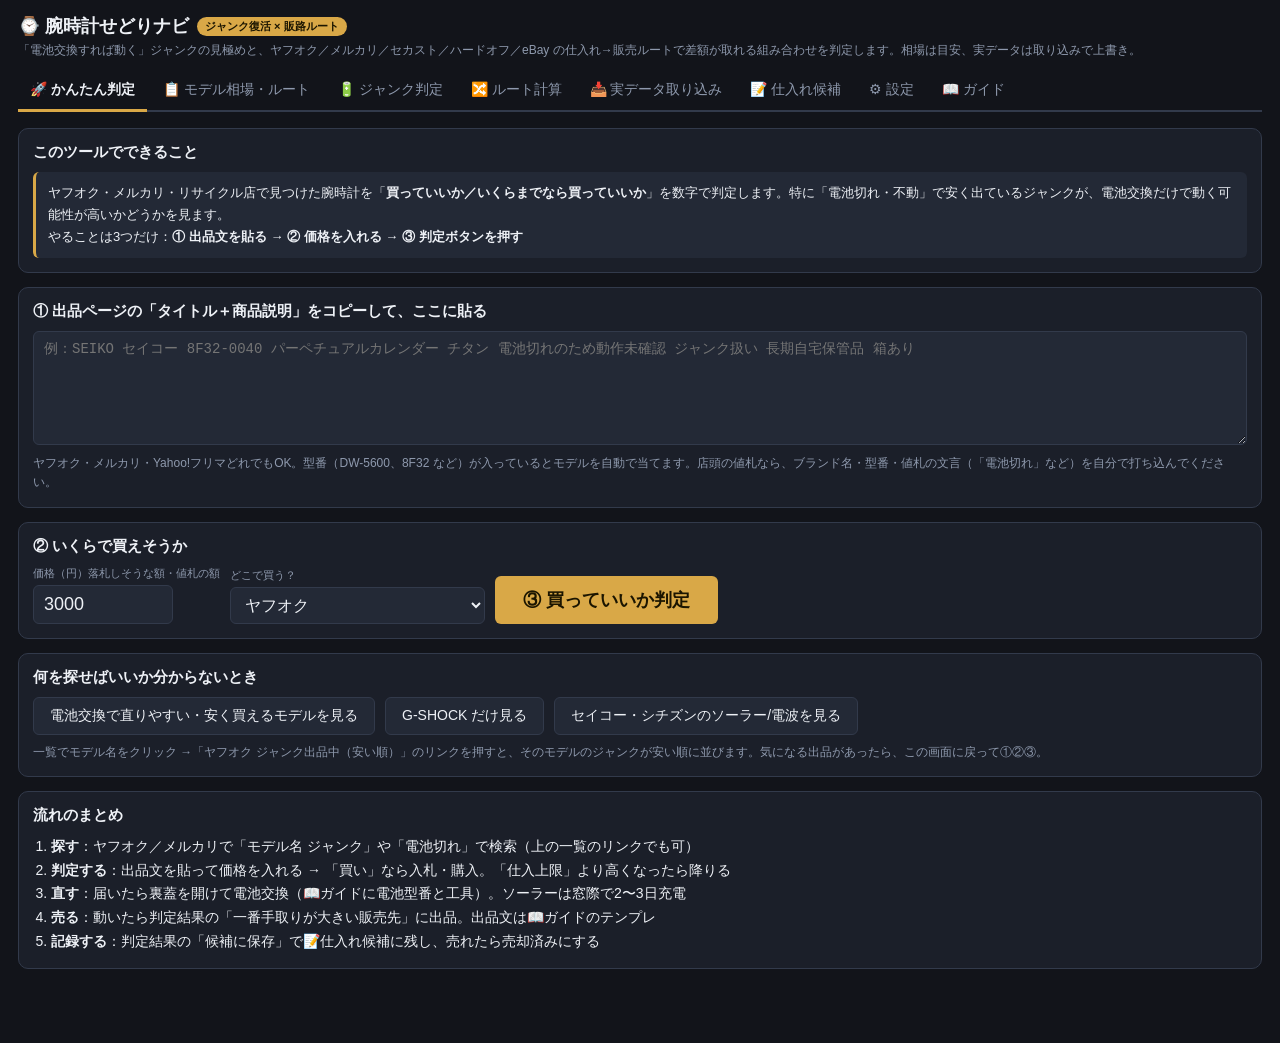
==== commit 3ad9708f: "かんたん判定タブを追加（出品文を貼る→価格→買い/見送り） Co-Authored-By: Claude Fable 5.1 <noreply@anthropic.com>" ====
--- a/index.html
+++ b/index.html
@@ -36,6 +36,7 @@
   button.btn.ghost{background:var(--panel2);border:1px solid var(--border);color:var(--text);font-weight:normal}
   button.btn.small{padding:4px 10px;font-size:12px}
   button.btn.danger{background:var(--bad);color:#fff}
+  a.btn{display:inline-block;background:var(--panel2);border:1px solid var(--border);color:var(--text);border-radius:6px;padding:9px 16px;font-size:14px}
   .stats{display:grid;grid-template-columns:repeat(auto-fit,minmax(130px,1fr));gap:10px}
   .stat{background:var(--panel2);border-radius:8px;padding:10px;text-align:center}
   .stat .v{font-size:20px;font-weight:bold;margin-top:2px}
@@ -84,7 +85,8 @@
   <h1>⌚ 腕時計せどりナビ <span class="badge">ジャンク復活 × 販路ルート</span></h1>
   <div class="sub">「電池交換すれば動く」ジャンクの見極めと、ヤフオク／メルカリ／セカスト／ハードオフ／eBay の仕入れ→販売ルートで差額が取れる組み合わせを判定します。相場は目安、実データは取り込みで上書き。</div>
   <nav>
-    <button data-tab="list" class="on">📋 モデル相場・ルート</button>
+    <button data-tab="easy" class="on">🚀 かんたん判定</button>
+    <button data-tab="list">📋 モデル相場・ルート</button>
     <button data-tab="junk">🔋 ジャンク判定</button>
     <button data-tab="route">🔀 ルート計算</button>
     <button data-tab="import">📥 実データ取り込み</button>
@@ -96,7 +98,47 @@
 <main>
 
 <!-- ========== モデル一覧 ========== -->
-<section id="tab-list" class="on">
+<section id="tab-easy" class="on">
+  <div class="card">
+    <h2>このツールでできること</h2>
+    <div class="note">ヤフオク・メルカリ・リサイクル店で見つけた腕時計を「<b>買っていいか／いくらまでなら買っていいか</b>」を数字で判定します。特に「電池切れ・不動」で安く出ているジャンクが、電池交換だけで動く可能性が高いかどうかを見ます。<br>やることは3つだけ：<b>① 出品文を貼る → ② 価格を入れる → ③ 判定ボタンを押す</b></div>
+  </div>
+  <div class="card">
+    <h2>① 出品ページの「タイトル＋商品説明」をコピーして、ここに貼る</h2>
+    <textarea id="e_text" rows="6" style="width:100%" placeholder="例：SEIKO セイコー 8F32-0040 パーペチュアルカレンダー チタン 電池切れのため動作未確認 ジャンク扱い 長期自宅保管品 箱あり"></textarea>
+    <div class="hint" style="margin-top:6px">ヤフオク・メルカリ・Yahoo!フリマどれでもOK。型番（DW-5600、8F32 など）が入っているとモデルを自動で当てます。店頭の値札なら、ブランド名・型番・値札の文言（「電池切れ」など）を自分で打ち込んでください。</div>
+  </div>
+  <div class="card">
+    <h2>② いくらで買えそうか</h2>
+    <div class="row">
+      <div class="field"><label>価格（円）落札しそうな額・値札の額</label><input type="number" id="e_price" value="3000" style="width:140px;font-size:18px"></div>
+      <div class="field"><label>どこで買う？</label><select id="e_src" style="font-size:16px"></select></div>
+      <button class="btn" id="e_go" style="font-size:18px;padding:12px 28px">③ 買っていいか判定</button>
+    </div>
+  </div>
+  <div id="e_out"></div>
+  <div class="card">
+    <h2>何を探せばいいか分からないとき</h2>
+    <div class="row">
+      <button class="btn ghost" id="e_find1">電池交換で直りやすい・安く買えるモデルを見る</button>
+      <button class="btn ghost" id="e_find2">G-SHOCK だけ見る</button>
+      <button class="btn ghost" id="e_find3">セイコー・シチズンのソーラー/電波を見る</button>
+    </div>
+    <div class="hint" style="margin-top:8px">一覧でモデル名をクリック →「ヤフオク ジャンク出品中（安い順）」のリンクを押すと、そのモデルのジャンクが安い順に並びます。気になる出品があったら、この画面に戻って①②③。</div>
+  </div>
+  <div class="card">
+    <h2>流れのまとめ</h2>
+    <ol class="list">
+      <li><b>探す</b>：ヤフオク／メルカリで「モデル名 ジャンク」や「電池切れ」で検索（上の一覧のリンクでも可）</li>
+      <li><b>判定する</b>：出品文を貼って価格を入れる → 「買い」なら入札・購入。「仕入上限」より高くなったら降りる</li>
+      <li><b>直す</b>：届いたら裏蓋を開けて電池交換（📖ガイドに電池型番と工具）。ソーラーは窓際で2〜3日充電</li>
+      <li><b>売る</b>：動いたら判定結果の「一番手取りが大きい販売先」に出品。出品文は📖ガイドのテンプレ</li>
+      <li><b>記録する</b>：判定結果の「候補に保存」で📝仕入れ候補に残し、売れたら売却済みにする</li>
+    </ol>
+  </div>
+</section>
+
+<section id="tab-list">
   <div class="card">
     <div class="row">
       <div class="field"><label>キーワード</label><input id="f_q" placeholder="DW-5600 / アテッサ / Tag Heuer" style="width:220px"></div>
@@ -460,7 +502,8 @@
   L.push(['me', 'メルカリ 売切', `https://jp.mercari.com/search?keyword=${enc(kj)}&status=sold_out`]);
   L.push(['me', 'メルカリ ジャンク出品中（安い順）', `https://jp.mercari.com/search?keyword=${enc(kj + ' ジャンク')}&status=on_sale&sort=price&order=asc`]);
   L.push(['me', 'メルカリ 出品中', `https://jp.mercari.com/search?keyword=${enc(kj)}&status=on_sale`]);
-  L.push(['me', 'Yahoo!フリマ', `https://paypayfleamarket.yahoo.co.jp/search/${enc(kj)}`]);
+  L.push(['me', 'Yahoo!フリマ 売切', `https://paypayfleamarket.yahoo.co.jp/search/${enc(kj)}?sold=1`]);
+  L.push(['me', 'Yahoo!フリマ 出品中', `https://paypayfleamarket.yahoo.co.jp/search/${enc(kj)}`]);
   L.push(['me', 'ラクマ', `https://fril.jp/s?query=${enc(kj)}`]);
   L.push(['st', 'セカストオンライン', `https://www.2ndstreet.jp/search?keyword=${enc(kj)}`]);
   L.push(['st', 'ハードオフ ネットモール', `https://netmall.hardoff.co.jp/search/?q=${enc(kj)}`]);
@@ -717,8 +760,8 @@
   yahoo: `(()=>{const S=(el,ss)=>{for(const s of ss){const x=el.querySelector(s);if(x&&x.innerText&&x.innerText.trim())return x.innerText.trim()}return ''};const items=[];for(const li of document.querySelectorAll('.Product,li.Product,[class*=Product__]>li,li[class*=Product]')){const t=S(li,['.Product__titleLink','.Product__title','a[data-auction-title]','h3']);const p=S(li,['.Product__priceValue','.Product__price','[class*=price]']);const b=S(li,['.Product__bid','[class*=bid]']);const d=S(li,['.Product__time','[class*=time]']);const m=p.replace(/,/g,'').match(/\\d+/);if(m&&t)items.push({t,p:+m[0],b:+((b.match(/\\d+/)||[0])[0]),d})}if(!items.length){const txt=document.body.innerText;const re=/([^\\n]{6,120})\\n[^\\n]*?([\\d,]{3,})円[^\\n]*\\n?[^\\n]*?(\\d+)\\s*入札?/g;let m;while((m=re.exec(txt)))items.push({t:m[1].trim(),p:+m[2].replace(/,/g,''),b:+m[3]})}const cnt=S(document,['.Tab__subText','.SearchMode__title','[class*=Tab__subText]','[class*=resultNum]']);const q=(document.querySelector('#yschsp')||document.querySelector('input[name=p]')||{}).value||'';const out=JSON.stringify({site:'yahoo',q,cnt,url:location.href,at:new Date().toISOString(),items});const done=()=>alert('ヤフオク '+items.length+'件をコピーしました。ツールに貼り付けてください');if(navigator.clipboard&&navigator.clipboard.writeText){navigator.clipboard.writeText(out).then(done).catch(()=>prompt('コピーしてください',out))}else prompt('コピーしてください',out)})();`,
   mercari: `(()=>{const items=[];for(const li of document.querySelectorAll('li[data-testid="item-cell"],[data-testid="item-cell"]')){const txt=li.innerText||'';const m=txt.replace(/,/g,'').match(/[¥￥]\\s?(\\d+)/);const t=(txt.split('\\n').find(s=>s.trim()&&!/[¥￥]/.test(s))||'').trim();if(m)items.push({t,p:+m[1]})}const q=(document.querySelector('input[type=search]')||document.querySelector('input[name=keyword]')||{}).value||'';const out=JSON.stringify({site:'mercari',q,url:location.href,at:new Date().toISOString(),items});const done=()=>alert('メルカリ '+items.length+'件をコピーしました。ツールに貼り付けてください');if(navigator.clipboard&&navigator.clipboard.writeText){navigator.clipboard.writeText(out).then(done).catch(()=>prompt('コピーしてください',out))}else prompt('コピーしてください',out)})();`,
   ebay: `(()=>{const S=(el,ss)=>{for(const s of ss){const x=el.querySelector(s);if(x&&x.innerText&&x.innerText.trim())return x.innerText.trim()}return ''};const items=[];const cards=document.querySelectorAll('li.s-item,li.s-card,.s-item__wrapper,ul.srp-results>li');for(const li of cards){const t=S(li,['.s-item__title','.s-card__title','[role=heading]','h3']);const p=S(li,['.s-item__price','.s-card__price','[class*=price]']);const d=S(li,['.s-item__caption','.s-item__ended-date','.s-card__caption','[class*=ended]','[class*=caption]']);const m=p.replace(/,/g,'').match(/\\d+(?:\\.\\d{2})?/);if(m&&t&&!/^Shop on eBay/i.test(t))items.push({t,p:parseFloat(m[0]),d})}const cnt=S(document,['.srp-controls__count-heading','[class*=count-heading]']);const q=(document.querySelector('#gh-ac')||{}).value||'';const out=JSON.stringify({site:'ebay',q,cnt,url:location.href,at:new Date().toISOString(),items});const done=()=>alert('eBay '+items.length+'件をコピーしました。ツールに貼り付けてください');if(navigator.clipboard&&navigator.clipboard.writeText){navigator.clipboard.writeText(out).then(done).catch(()=>prompt('コピーしてください',out))}else prompt('コピーしてください',out)})();`,
-  yfm: `(()=>{const items=[];const seen=new Set();for(const a of document.querySelectorAll('a[href*="/item/"]')){const txt=a.innerText||'';const m=txt.replace(/,/g,'').match(/[¥￥]\\s?(\\d+)/);if(!m||seen.has(a.href))continue;seen.add(a.href);const t=(txt.split('\\n').map(s=>s.trim()).find(s=>s&&!/[¥￥]/.test(s)&&!/^(SOLD|売り切れ)$/i.test(s))||'');items.push({t,p:+m[1],sold:/SOLD|売り切れ/i.test(txt)})}const q=(document.querySelector('input[type=search]')||document.querySelector('input[name=query]')||{}).value||decodeURIComponent((location.pathname.match(/\\/search\\/([^/?]+)/)||[,''])[1]);const out=JSON.stringify({site:'yfm',q,url:location.href,at:new Date().toISOString(),items});const done=()=>alert('Yahoo!フリマ '+items.length+'件をコピーしました（SOLD '+items.filter(i=>i.sold).length+'件）');if(navigator.clipboard&&navigator.clipboard.writeText){navigator.clipboard.writeText(out).then(done).catch(()=>prompt('コピーしてください',out))}else prompt('コピーしてください',out)})();`,
-  second: `(()=>{const items=[];const seen=new Set();for(const a of document.querySelectorAll('a[href*="/goods/detail/"]')){const txt=a.innerText||'';const m=txt.replace(/,/g,'').match(/[¥￥]\\s?(\\d+)|(\\d{3,})円/);if(!m||seen.has(a.href))continue;seen.add(a.href);const t=(txt.split('\\n').map(s=>s.trim()).find(s=>s&&!/[¥￥]|円/.test(s))||'');items.push({t,p:+(m[1]||m[2])})}const q=(document.querySelector('input[name=keyword]')||document.querySelector('input[type=search]')||{}).value||'';const out=JSON.stringify({site:'second',q,url:location.href,at:new Date().toISOString(),items});const done=()=>alert('セカスト '+items.length+'件をコピーしました。ツールに貼り付けてください');if(navigator.clipboard&&navigator.clipboard.writeText){navigator.clipboard.writeText(out).then(done).catch(()=>prompt('コピーしてください',out))}else prompt('コピーしてください',out)})();`
+  yfm: `(()=>{const items=[];const seen=new Set();const sp=/sold=1/.test(location.search);for(const a of document.querySelectorAll('a[href*="/item/"]')){const txt=a.innerText||'';const m=txt.replace(/,/g,'').match(/(\\d+)\\s*円|[¥￥]\\s?(\\d+)/);if(!m||seen.has(a.href))continue;seen.add(a.href);const img=a.querySelector('img[alt]:not([alt="sold"])');const t=(img&&img.alt)||(txt.split('\\n').map(s=>s.trim()).find(s=>s&&!/円|[¥￥]/.test(s)&&!/いいね/.test(s))||'');items.push({t,p:+(m[1]||m[2]),sold:sp||!!a.querySelector('img[alt="sold"]')})}const q=(document.querySelector('input[name=word]')||{}).value||decodeURIComponent((location.pathname.match(/\\/search\\/([^/?]+)/)||[,''])[1]);const out=JSON.stringify({site:'yfm',q,url:location.href,at:new Date().toISOString(),items});const done=()=>alert('Yahoo!フリマ '+items.length+'件をコピーしました（SOLD '+items.filter(i=>i.sold).length+'件）。ツールに貼り付けてください');if(navigator.clipboard&&navigator.clipboard.writeText){navigator.clipboard.writeText(out).then(done).catch(()=>prompt('コピーしてください',out))}else prompt('コピーしてください',out)})();`,
+  second: `(()=>{const items=[];const seen=new Set();for(const a of document.querySelectorAll('a[href*="/goods/detail/"]')){const txt=a.innerText||'';const m=txt.replace(/,/g,'').match(/[¥￥]\\s?(\\d+)|(\\d{3,})円/);if(!m||seen.has(a.href))continue;seen.add(a.href);const t=txt.split('\\n').map(s=>s.trim()).filter(s=>s&&!/[¥￥]|円|商品の状態/.test(s)).join(' ');const cond=(txt.match(/商品の状態\\s*[:：]\\s*(\\S+)/)||[])[1]||'';items.push({t,p:+(m[1]||m[2]),d:cond})}const cnt=(document.body.innerText.match(/検索結果[：:]\\s*([\\d,]+)\\s*点/)||[])[1]||'';const q=(document.querySelector('input[name=keyword]')||{}).value||'';const out=JSON.stringify({site:'second',q,cnt,url:location.href,at:new Date().toISOString(),items});const done=()=>alert('セカスト '+items.length+'件をコピーしました。ツールに貼り付けてください');if(navigator.clipboard&&navigator.clipboard.writeText){navigator.clipboard.writeText(out).then(done).catch(()=>prompt('コピーしてください',out))}else prompt('コピーしてください',out)})();`
 };
 Object.keys(BM).forEach(k => { $('#bm_' + k).href = 'javascript:' + BM[k]; });
 document.querySelectorAll('.bm').forEach(a => a.addEventListener('click', e => { e.preventDefault(); alert('このボタンはブックマークバーへドラッグして登録してください。'); }));
@@ -821,7 +864,53 @@
 fillSelect('#f_cat', Object.entries(CATS), 'すべて');
 fillSelect('#f_mv', Object.entries(MV).map(([k, v]) => [k, v[0]]), 'すべて');
 fillSelect('#j_mv', Object.entries(MV).map(([k, v]) => [k, v[0]]));
-fillSelect('#j_src', SRC.map(s => [s.id, s.n])); fillSelect('#r_src', SRC.map(s => [s.id, s.n])); fillSelect('#c_src', SRC.map(s => [s.id, s.n]));
+fillSelect('#j_src', SRC.map(s => [s.id, s.n])); fillSelect('#r_src', SRC.map(s => [s.id, s.n])); fillSelect('#c_src', SRC.map(s => [s.id, s.n])); fillSelect('#e_src', SRC.map(s => [s.id, s.n]));
+
+// ---------- かんたん判定 ----------
+$('#e_go').onclick = () => {
+  const text = $('#e_text').value.trim();
+  if (!text) { $('#e_out').innerHTML = '<div class="card"><div class="ng">①に出品文（最低でもブランド名と型番）を貼ってください。</div></div>'; return; }
+  // ジャンク判定タブに同じ内容を流し込んで計算
+  $('#j_text').value = text; $('#j_price').value = $('#e_price').value; $('#j_src').value = $('#e_src').value;
+  const s = SRC.find(x => x.id === $('#e_src').value); $('#j_ship').value = SET[s.ship]; $('#j_sale').value = '';
+  const cands = detectModel(text);
+  $('#j_model').value = cands.length ? cands[0].it.id : ''; $('#j_mv').value = cands.length ? cands[0].it.mv : 'QZ';
+  $('#j_go').click();
+  const L = lastJudge; const it = L.it; const jd = L.jd; const J = L.J;
+  const lvl = jd.score >= 65 ? ['高い', 'ok'] : jd.score >= 40 ? ['五分五分', 'wn'] : ['低い', 'ng'];
+  let verdict, cls, why;
+  if (!it) { verdict = 'モデルが分からず金額は計算できません'; cls = 'wn'; why = 'ブランド名と型番を貼り付け文に足すか、「🔋 ジャンク判定」タブでモデルを手で選んでください。復活確率だけは下に出ています。'; }
+  else if (jd.score < 25) { verdict = '見送り'; cls = 'ng'; why = '電池交換では直らない可能性が高い文言があります（下の根拠を参照）。'; }
+  else if (L.price + L.ship <= J.maxBuy) { verdict = '買い'; cls = 'ok'; why = `送料込み ${yen(J.maxBuy)} までなら目標利益（${yen(J.target)}）を確保できます。`; }
+  else if (J.ev > 0) { verdict = '値下げ待ち'; cls = 'wn'; why = `利益は出ますが目標に届きません。送料込み ${yen(J.maxBuy)} 以下になったら買い。`; }
+  else { verdict = '見送り'; cls = 'ng'; why = 'この価格だと期待利益がマイナスです。'; }
+  const reasons = jd.reasons.filter(r => r.d !== 0).slice(0, 6);
+  $('#e_out').innerHTML = `<div class="card" style="border-color:var(--accent)">
+    <div style="display:flex;gap:16px;align-items:center;flex-wrap:wrap">
+      <div class="${cls}" style="font-size:40px;font-weight:bold">${verdict}</div>
+      <div class="muted">${esc(why)}</div>
+    </div>
+    ${it ? `<div class="muted" style="margin-top:6px">モデル：<b>${esc(it.brand + ' ' + it.name)}</b>（違うモデルなら「🔋 ジャンク判定」タブのプルダウンで選び直してください）</div>` : ''}
+    <div class="stats" style="margin-top:12px">
+      <div class="stat"><div class="l">電池交換などで動く見込み</div><div class="v ${lvl[1]}">${jd.score}%<div class="muted">${lvl[0]}</div></div></div>
+      ${it ? `<div class="stat"><div class="l">いくらまでなら買っていい（送料込）</div><div class="v">${yen(J.maxBuy)}</div></div>
+      <div class="stat"><div class="l">動いたらどこで売る</div><div class="v" style="font-size:15px">${esc(J.bestDstN)}<div class="muted">手取り ${yen(J.bestNet)}</div></div></div>
+      <div class="stat"><div class="l">この価格で買った時の期待利益</div><div class="v ${J.ev > 0 ? 'ok' : 'ng'}">${yen(J.ev)}</div></div>
+      <div class="stat"><div class="l">直すのにかかる費用</div><div class="v" style="font-size:15px">${yen(J.cheap)}<div class="muted">${esc(FIXCOST[L.mv][1])}</div></div></div>` : ''}
+    </div>
+    ${reasons.length ? `<div style="margin-top:12px"><b>判定の根拠</b>${reasons.map(r => `<div class="reason"><span class="d ${r.d > 0 ? 'ok' : 'ng'}">${r.d > 0 ? '+' : ''}${r.d}</span><span>${esc(r.label)}</span></div>`).join('')}</div>` : ''}
+    <div class="row" style="margin-top:12px">
+      ${it ? '<button class="btn green" id="e_save">仕入れ候補に保存</button>' : ''}
+      <button class="btn ghost" id="e_detail">詳しい内訳を見る（🔋 ジャンク判定タブ）</button>
+      ${it ? `<a class="btn ghost" style="text-decoration:none" target="_blank" rel="noopener" href="https://www.youtube.com/results?search_query=${enc(it.kj + ' 電池交換')}">電池交換の動画を見る</a>` : ''}
+    </div></div>`;
+  const sv = $('#e_save'); if (sv) sv.onclick = () => $('#j_save').click();
+  $('#e_detail').onclick = () => showTab('junk');
+};
+$('#e_text').addEventListener('keydown', e => { if (e.key === 'Enter' && (e.ctrlKey || e.metaKey)) $('#e_go').click(); });
+$('#e_find1').onclick = () => { $('#f_js').value = '4'; $('#f_cat').value = ''; $('#f_sort').value = 'jroi'; render(); showTab('list'); };
+$('#e_find2').onclick = () => { $('#f_js').value = '0'; $('#f_cat').value = 'gshock'; $('#f_sort').value = 'jroi'; render(); showTab('list'); };
+$('#e_find3').onclick = () => { $('#f_js').value = '3'; $('#f_cat').value = ''; $('#f_q').value = 'ソーラー'; $('#f_sort').value = 'jroi'; render(); showTab('list'); };
 fillSelect('#j_model', modelOptions(), '（未特定・ムーブメントだけで判定）'); fillSelect('#r_model', modelOptions(), '（手入力）'); fillSelect('#r_map_model', modelOptions()); fillSelect('#paste_item', modelOptions(), '（紐づけない）'); fillSelect('#c_model', modelOptions(), '（未特定）');
 ['#f_q', '#f_cat', '#f_mv', '#f_js', '#f_sort', '#f_pos'].forEach(s => $(s).addEventListener('input', render));
 buildFixInputs(); loadSet(); render(); renderReal(); renderCand(); renderMap(); fillRouteFromModel();
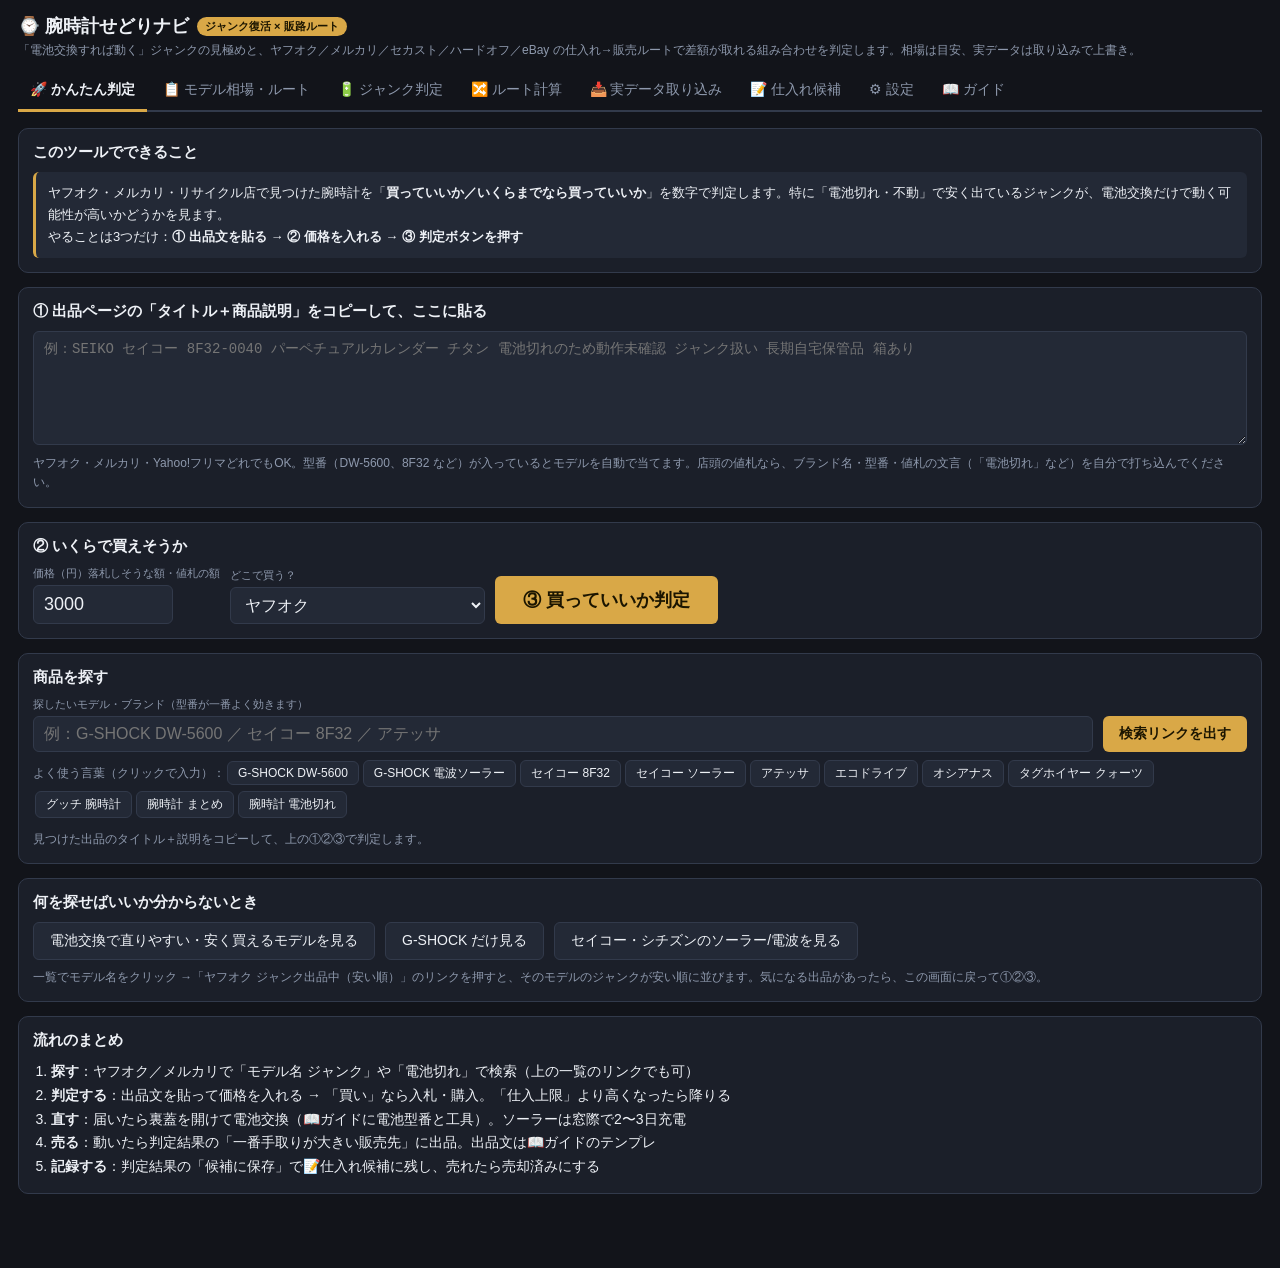
==== commit 0fc68ae6: "かんたん判定タブに「商品を探す」（検索ワード→ジャンク安い順リンク）を追加 Co-Authored-By: Claude Fable 5.1 <noreply@anthropic.com>" ====
--- a/index.html
+++ b/index.html
@@ -118,6 +118,16 @@
   </div>
   <div id="e_out"></div>
   <div class="card">
+    <h2>商品を探す</h2>
+    <div class="row">
+      <div class="field" style="flex:1;min-width:220px"><label>探したいモデル・ブランド（型番が一番よく効きます）</label><input id="e_kw" placeholder="例：G-SHOCK DW-5600 ／ セイコー 8F32 ／ アテッサ" style="width:100%;font-size:16px"></div>
+      <button class="btn" id="e_search">検索リンクを出す</button>
+    </div>
+    <div class="hint" style="margin-top:6px">よく使う言葉（クリックで入力）：<span id="e_presets"></span></div>
+    <div id="e_search_out" style="margin-top:10px"></div>
+    <div class="hint" style="margin-top:8px">見つけた出品のタイトル＋説明をコピーして、上の①②③で判定します。</div>
+  </div>
+  <div class="card">
     <h2>何を探せばいいか分からないとき</h2>
     <div class="row">
       <button class="btn ghost" id="e_find1">電池交換で直りやすい・安く買えるモデルを見る</button>
@@ -908,6 +918,28 @@
   $('#e_detail').onclick = () => showTab('junk');
 };
 $('#e_text').addEventListener('keydown', e => { if (e.key === 'Enter' && (e.ctrlKey || e.metaKey)) $('#e_go').click(); });
+const E_PRESETS = ['G-SHOCK DW-5600', 'G-SHOCK 電波ソーラー', 'セイコー 8F32', 'セイコー ソーラー', 'アテッサ', 'エコドライブ', 'オシアナス', 'タグホイヤー クォーツ', 'グッチ 腕時計', '腕時計 まとめ', '腕時計 電池切れ'];
+$('#e_presets').innerHTML = E_PRESETS.map(p => `<button class="btn ghost small" data-kw="${esc(p)}" style="margin:2px">${esc(p)}</button>`).join('');
+$('#e_presets').querySelectorAll('button').forEach(b => b.onclick = () => { $('#e_kw').value = b.dataset.kw; $('#e_search').click(); });
+$('#e_search').onclick = () => {
+  const kw = $('#e_kw').value.trim(); if (!kw) { $('#e_search_out').innerHTML = '<div class="ng">探したい言葉を入れてください。</div>'; return; }
+  const jk = /ジャンク|電池切れ|不動/.test(kw) ? kw : kw + ' ジャンク';
+  const L = [
+    ['ya', 'ヤフオク：ジャンクを安い順', `https://auctions.yahoo.co.jp/search/search?p=${enc(jk)}&va=${enc(jk)}&s1=cbids&o1=a`],
+    ['ya', 'ヤフオク：「電池切れ」で検索', `https://auctions.yahoo.co.jp/search/search?p=${enc(kw + ' 電池切れ')}&va=${enc(kw + ' 電池切れ')}&s1=cbids&o1=a`],
+    ['ya', 'ヤフオク：終了が近い順', `https://auctions.yahoo.co.jp/search/search?p=${enc(jk)}&va=${enc(jk)}&s1=end&o1=a`],
+    ['me', 'メルカリ：ジャンクを安い順', `https://jp.mercari.com/search?keyword=${enc(jk)}&status=on_sale&sort=price&order=asc`],
+    ['me', 'メルカリ：「電池切れ」で検索', `https://jp.mercari.com/search?keyword=${enc(kw + ' 電池切れ')}&status=on_sale&sort=price&order=asc`],
+    ['me', 'Yahoo!フリマ：出品中', `https://paypayfleamarket.yahoo.co.jp/search/${enc(jk)}`],
+    ['st', 'ハードオフ ネットモール', `https://netmall.hardoff.co.jp/search/?q=${enc(kw)}`],
+    ['st', 'セカストオンライン', `https://www.2ndstreet.jp/search?keyword=${enc(kw)}`],
+    ['gd', '相場を見る：ヤフオク落札（動作品がいくらで売れたか）', `https://auctions.yahoo.co.jp/closedsearch/closedsearch?p=${enc(kw)}&va=${enc(kw)}&exflg=1&b=1&n=50&s1=end&o1=d`],
+    ['gd', '相場を見る：メルカリ売切', `https://jp.mercari.com/search?keyword=${enc(kw)}&status=sold_out`],
+  ];
+  $('#e_search_out').innerHTML = `<div class="links">${L.map(l => `<a class="${l[0]}" href="${l[2]}" target="_blank" rel="noopener">${l[1]}</a>`).join('')}</div>
+    <div class="hint" style="margin-top:8px">赤枠＝仕入れ候補を探す場所（安い順）。黄枠＝動作品の相場（売ったらいくらになるか）。両方を見比べて、差があるものを①②③で判定。</div>`;
+};
+$('#e_kw').addEventListener('keydown', e => { if (e.key === 'Enter') $('#e_search').click(); });
 $('#e_find1').onclick = () => { $('#f_js').value = '4'; $('#f_cat').value = ''; $('#f_sort').value = 'jroi'; render(); showTab('list'); };
 $('#e_find2').onclick = () => { $('#f_js').value = '0'; $('#f_cat').value = 'gshock'; $('#f_sort').value = 'jroi'; render(); showTab('list'); };
 $('#e_find3').onclick = () => { $('#f_js').value = '3'; $('#f_cat').value = ''; $('#f_q').value = 'ソーラー'; $('#f_sort').value = 'jroi'; render(); showTab('list'); };
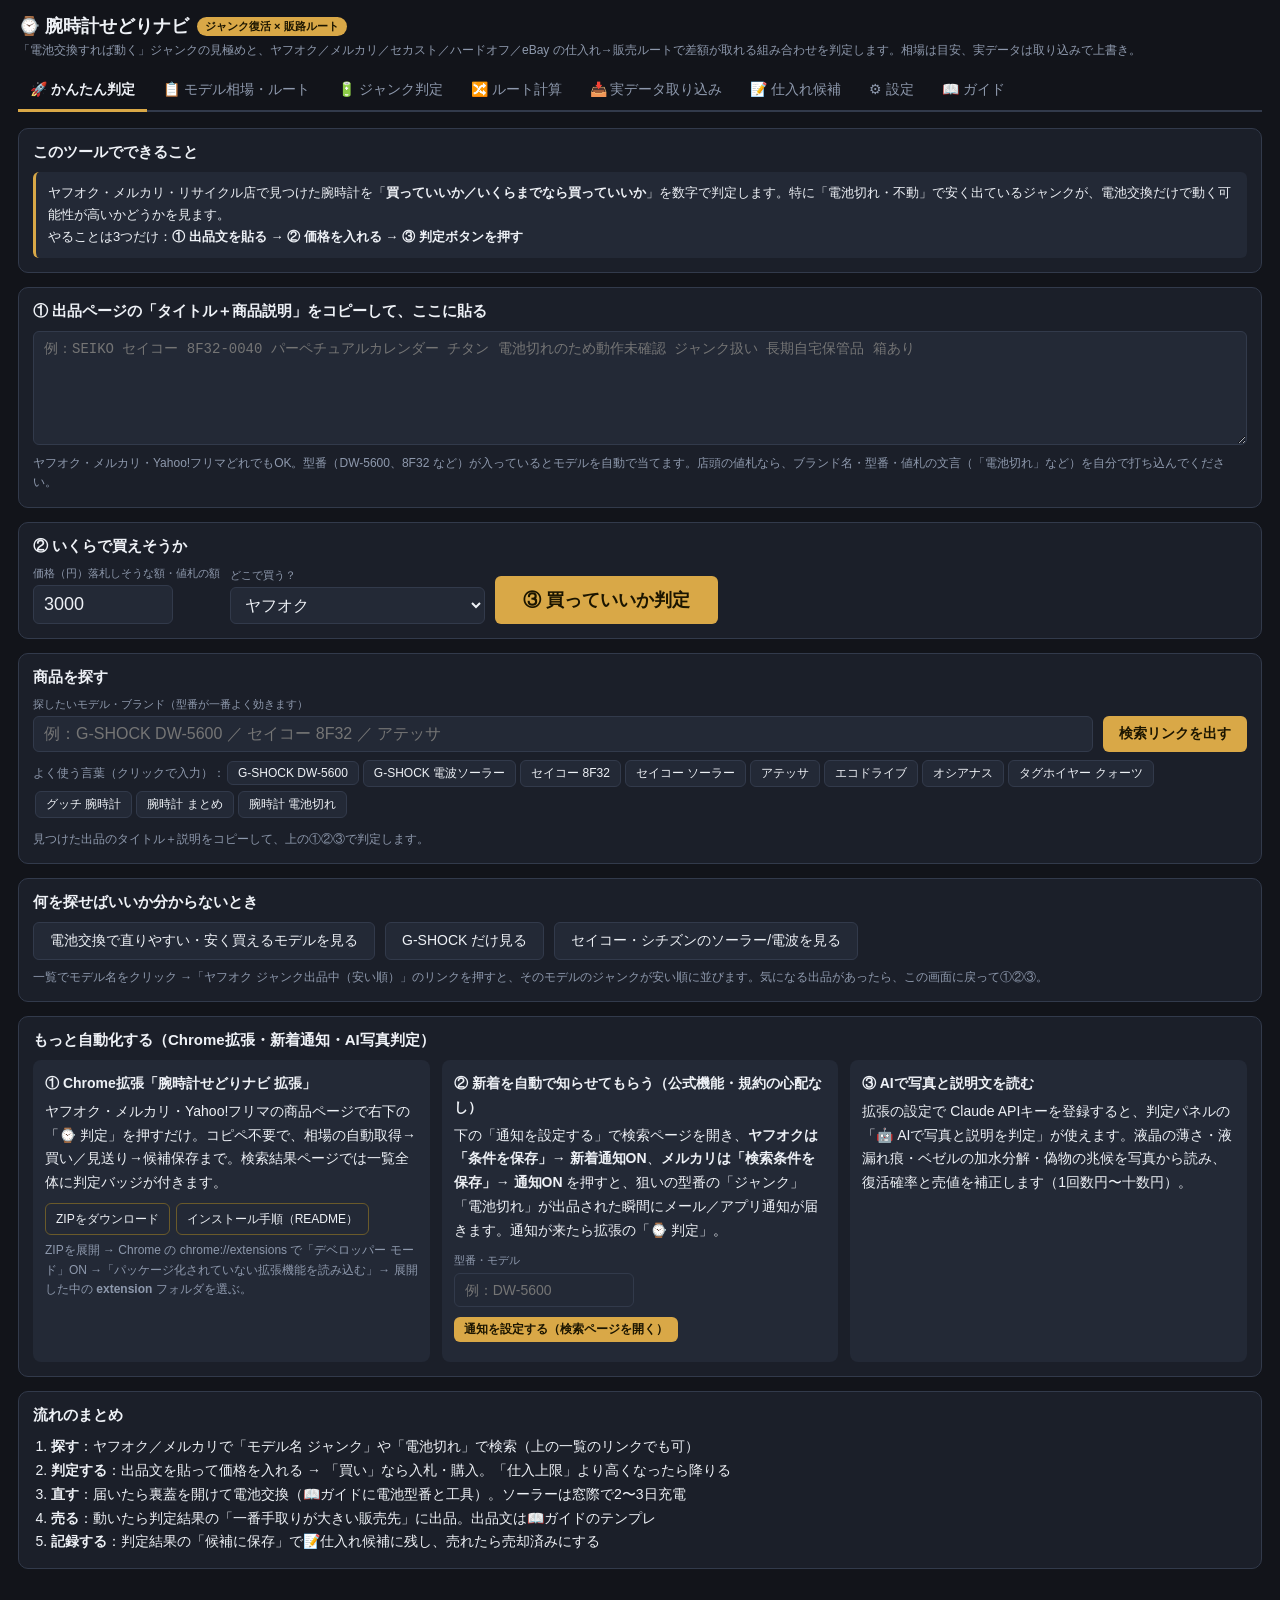
==== commit 32408dcc: "Chrome拡張（1クリック判定・一覧バッジ・AI写真判定）と通知設定・共通core.jsを追加 - extension/: ヤフオク/メルカリ/Yahoo!フリマの商品ページで判定、検索一覧にバッジ" ====
--- a/index.html
+++ b/index.html
@@ -137,6 +137,21 @@
     <div class="hint" style="margin-top:8px">一覧でモデル名をクリック →「ヤフオク ジャンク出品中（安い順）」のリンクを押すと、そのモデルのジャンクが安い順に並びます。気になる出品があったら、この画面に戻って①②③。</div>
   </div>
   <div class="card">
+    <h2>もっと自動化する（Chrome拡張・新着通知・AI写真判定）</h2>
+    <div class="cmp">
+      <div class="pf"><div class="t">① Chrome拡張「腕時計せどりナビ 拡張」</div>
+        ヤフオク・メルカリ・Yahoo!フリマの商品ページで右下の「⌚ 判定」を押すだけ。コピペ不要で、相場の自動取得→買い／見送り→候補保存まで。検索結果ページでは一覧全体に判定バッジが付きます。
+        <div class="links" style="margin-top:8px"><a class="gd" href="https://github.com/004zero/watch-sedori/archive/refs/heads/main.zip">ZIPをダウンロード</a><a class="gd" href="https://github.com/004zero/watch-sedori/tree/main/extension" target="_blank" rel="noopener">インストール手順（README）</a></div>
+        <div class="hint" style="margin-top:6px">ZIPを展開 → Chrome の chrome://extensions で「デベロッパー モード」ON →「パッケージ化されていない拡張機能を読み込む」→ 展開した中の <b>extension</b> フォルダを選ぶ。</div></div>
+      <div class="pf"><div class="t">② 新着を自動で知らせてもらう（公式機能・規約の心配なし）</div>
+        下の「通知を設定する」で検索ページを開き、<b>ヤフオクは「条件を保存」→ 新着通知ON</b>、<b>メルカリは「検索条件を保存」→ 通知ON</b> を押すと、狙いの型番の「ジャンク」「電池切れ」が出品された瞬間にメール／アプリ通知が届きます。通知が来たら拡張の「⌚ 判定」。
+        <div class="row" style="margin-top:8px"><div class="field"><label>型番・モデル</label><input id="n_kw" placeholder="例：DW-5600" style="width:180px"></div><button class="btn small" id="n_go">通知を設定する（検索ページを開く）</button></div>
+        <div id="n_out" style="margin-top:8px"></div></div>
+      <div class="pf"><div class="t">③ AIで写真と説明文を読む</div>
+        拡張の設定で Claude APIキーを登録すると、判定パネルの「🤖 AIで写真と説明を判定」が使えます。液晶の薄さ・液漏れ痕・ベゼルの加水分解・偽物の兆候を写真から読み、復活確率と売値を補正します（1回数円〜十数円）。</div>
+    </div>
+  </div>
+  <div class="card">
     <h2>流れのまとめ</h2>
     <ol class="list">
       <li><b>探す</b>：ヤフオク／メルカリで「モデル名 ジャンク」や「電池切れ」で検索（上の一覧のリンクでも可）</li>
@@ -411,6 +426,7 @@
 <div id="modal"><div class="box"><button class="x" id="modal_x">✕</button><div id="modal_body"></div></div></div>
 
 <script src="data.js"></script>
+<script src="core.js"></script>
 <script>
 // ---------- 設定 ----------
 const DEF = { rate:150, fMer:10, fYah:10, fYfm:5, fRak:10, fEb:15, eTariff:15, kaitori:60, yfmDisc:5,
@@ -620,65 +636,7 @@
 $('#modal').addEventListener('click', e => { if (e.target.id === 'modal') $('#modal').style.display = 'none'; });
 
 // ---------- ジャンク判定 ----------
-const RULES = [
-  // [正規表現, 点数（関数可）, 説明, 追加コスト, 売値補正]
-  [/偽物|コピー品|レプリカ|模造|フェイク/, () => -100, '偽物・コピー表記 → 仕入れない'],
-  [/アクティベーションロック(あり|有り|有|が(かかって|残って|解除でき)|解除(不可|未|でき(ず|ません))|付き)|ロック解除(でき(ず|ません|ない)|不可|未)/, () => -90, 'アクティベーションロック解除不可 → 文鎮'],
-  [/ロック解除済|アクティベーションロック(なし|無し|解除済)|初期化済/, mv => mv === 'SM' ? 20 : 0, 'ロック解除済み（スマートウォッチの必須条件）'],
-  [/(電池|バッテリー)(を|は)?(交換|入れ替え|新品に)(して|しても|後|済み?|したが|したのですが)?(も|でも|ても|ですが|が)?[^。\n]{0,10}(不動|動か|動き|動作し|止ま|反応)|新品(の)?電池(でも|を入れても|に(して|替えて)も)|電池(を)?入れ(ても|替えても)/, () => -45, '電池交換しても不動 → 回路・ムーブメント故障の可能性大'],
-  [/水没|浸水|水入り|水が入|内部に水|結露|曇り(あり|が|有)/, () => -30, '水没・曇り → 内部腐食リスク'],
-  [/液漏れ|電池液|緑青/, () => -25, '液漏れ → 端子腐食。清掃で復活することもあるが減点'],
-  [/針(が|は)?(外れ|取れ|落ち|脱落|ずれ|飛び)|針飛び|針ずれ/, mv => mv === 'DG' ? -5 : -25, '針外れ・針ずれ → 分解整備が必要'],
-  [/(リューズ|竜頭|りゅうず)(が|は)?(取れ|外れ|欠損|無し|なし|ない|抜け|折れ|回らない|固い|固着|効かない)/, () => -30, 'リューズ欠損・不良 → 部品交換（3,000〜8,000円）', 5000],
-  [/(ガラス|風防|クリスタル|カバーガラス)(が|に)?(割れ|欠け|ヒビ|ひび|クラック)/, () => -15, 'ガラス割れ → 交換費用（2,000〜8,000円）', 3000, .9],
-  [/(画面|ディスプレイ|液晶画面)(が)?(割れ|ひび|ヒビ|バキバキ)/, () => -35, '画面割れ → 修理費高額', 10000, .8],
-  [/液晶(が)?(薄|欠け|表示(されない|しない|が出ない)|滲|にじみ|劣化|消え|焼け|黒ずみ|抜け)/, mv => (mv === 'DG' || mv === 'SM') ? -25 : -10, '液晶劣化 → 直らない（部品がない）', 0, .8],
-  [/錆|サビ|さび|腐食/, () => -15, '錆・腐食'],
-  [/分解(した|済|歴|され|して)|開けて(み|しま)|開封(した|済|して)|いじ(った|って)|素人(が|修理)/, () => -15, '分解歴あり → 部品欠損・組み間違いリスク'],
-  [/部品取り|パーツ取り|パーツ用/, () => -10, '部品取り表記'],
-  [/落下|落とし|衝撃|ぶつけ/, () => -15, '落下・衝撃歴'],
-  [/ボタン(が)?(効かない|反応しない|固着|押せない|利かない)|プッシュ(ボタン)?(が)?(固|効かない)/, () => -15, 'ボタン不良 → 固着は清掃で直ることもある'],
-  [/(遅れ|進み|日差|精度(が|不良)|時間が(狂|ずれ|合わ))/, mv => (mv === 'QZ' || mv === 'DG') ? -20 : -8, '遅れ・進み → クォーツなら回路/コイル不良、機械式はOHで改善'],
-  [/(振る|振れば|振って|巻く|巻けば|巻いて)と?(動く|動き|動きます|動作)/, mv => (mv === 'AT' || mv === 'HW' || mv === 'SPR') ? 15 : 0, '振る・巻くと動く → 機械式として致命的ではない（油切れ・動力切れ）'],
-  [/(全く|まったく|一切)(動か|反応)|うんともすんとも/, mv => (mv === 'AT' || mv === 'HW' || mv === 'SPR') ? -15 : 0, '機械式で全く動かない → 部品破損の可能性'],
-  [/(2秒|二秒|２秒)(運針|ずつ|毎|刻み|ごと)|秒針(だけ|のみ|が)?(2秒|二秒|２秒)/, mv => (mv === 'SOL' || mv === 'RS') ? 15 : (mv === 'QZ' ? 10 : 0), '2秒運針 → 電池残量警告（ソーラーは充電、クォーツは電池交換）の典型'],
-  [/充電(すれば|で|したら|すると|不足|切れ)|光に当て|暗所/, mv => (mv === 'SOL' || mv === 'RS' || mv === 'SM' || mv === 'KIN') ? 10 : 0, '充電不足の示唆 → 充電で復活しやすい'],
-  [/電池(切れ|が切れ|交換(で|すれば|が必要|時期|してください|をお願い)|は切れ|寿命|なし|無し|抜いて|抜き)|要電池交換/, mv => (mv === 'AT' || mv === 'HW' || mv === 'SPR') ? 0 : 15, '電池切れ表記 → 典型的な電池交換案件'],
-  [/止まって(い|お)(り|ます)|止まっています|停止して|停止中/, mv => (mv === 'AT' || mv === 'HW' || mv === 'SPR') ? -3 : 5, '「止まっている」のみ（原因未記載）'],
-  [/動作未確認|未確認|未チェック|確認して(い|おり)ません|動作(は)?不明|確認できて(い|おり)ません/, () => 5, '動作未確認 → 単に未チェック（電池切れの可能性）'],
-  [/未使用|デッドストック|長期保管|自宅保管|保管品|保管していた|しまって(い|あ)/, () => 8, '長期保管品 → 放電・電池切れの可能性が高い（状態は良い傾向）'],
-  [/(箱|保証書|ギャランティ|取説|説明書|余りコマ|付属品(あり|有り|完備))/, () => 3, '付属品あり → 売値アップ', 0, 1.05],
-  [/(美品|極美品|新品同様|未使用に近い)/, () => 3, '美品表記 → 売値アップ', 0, 1.08],
-  [/(傷(が)?(多|だらけ|目立)|使用感(が)?(強|あり|有り)|スレ(あり|多)|汚れ(あり|多)|打痕)/, () => -5, '傷・使用感あり → 売値ダウン', 0, .85],
-  [/(ベルト|バンド|ブレス)(が|は)?(切れ|ちぎれ|なし|無し|欠品|割れ|劣化|ボロ|べたつき|ベタつき|加水分解)/, () => -5, 'ベルト不良 → 交換 1,000〜3,000円', 1500],
-  [/動作(品|確認済|良好|します|しています|OK|ok)|稼働(品|中|確認)|正常(に)?動作|問題なく動/, () => 20, '動作品表記（ジャンクではない）'],
-  [/不動|動きません|動かない|動作しません|動作不良|ジャンク/, () => -5, '不動・ジャンク表記（原因未記載なら軽微な減点）'],
-  [/最大容量\s*(\d{2,3})\s*%/, (mv, m) => mv === 'SM' ? (+m[1] >= 85 ? 5 : +m[1] >= 80 ? 0 : -20) : 0, 'バッテリー最大容量の記載'],
-  [/(まとめ|セット|大量|おまとめ|本セット|点セット)/, () => 0, 'まとめ売り → 1点あたりの価格で判定を'],
-  [/ノークレーム|ノーリターン|返品不可|NC.?NR|返品(は)?(受け付け|お受けでき)ません/, () => 0, '返品不可 → 失敗時のリスクは自分持ち'],
-];
-function judge(text, mv) {
-  const t = text.replace(/[Ａ-Ｚａ-ｚ０-９]/g, c => String.fromCharCode(c.charCodeAt(0) - 0xFEE0));
-  let score = MV[mv][1], extra = 0, saleMul = 1; const reasons = [];
-  for (const [re, fn, label, cost, mul] of RULES) {
-    const m = t.match(re); if (!m) continue;
-    const d = fn(mv, m); if (d === 0 && !cost && !mul) { reasons.push({ d: 0, label }); continue; }
-    score += d; if (cost) extra += cost; if (mul) saleMul *= mul; reasons.push({ d, label });
-  }
-  score = Math.max(0, Math.min(100, score));
-  return { score, p: score / 100, extra, saleMul, reasons, working: /動作(品|確認済|良好|します|しています|OK|ok)|稼働(品|中|確認)|正常(に)?動作|問題なく動/.test(t) };
-}
-function normalize(s) { return s.toLowerCase().replace(/[Ａ-Ｚａ-ｚ０-９]/g, c => String.fromCharCode(c.charCodeAt(0) - 0xFEE0)).replace(/[-‐－–—_\s　]/g, ''); }
-function detectModel(text) {
-  const t = normalize(text); const out = [];
-  for (const it of ITEMS) {
-    const toks = new Set((it.name + ' ' + it.kw + ' ' + it.kj + ' ' + it.brand).split(/[\/／（）()・,、。\s　×]+/).map(normalize).filter(x => x.length >= 3 || (x.length === 2 && /\d/.test(x))));
-    let sc = 0; const hit = [];
-    for (const tok of toks) { if (t.includes(tok)) { const w = (/\d/.test(tok) ? 3 : 1) * Math.min(tok.length, 8) / 4; sc += w; hit.push(tok); } }
-    if (sc >= 2) out.push({ it, sc, hit });
-  }
-  return out.sort((a, b) => b.sc - a.sc).slice(0, 5);
-}
+// RULES / judge / normalize / detectModel は core.js（拡張機能と共有）
 $('#j_detect').onclick = () => {
   const c = detectModel($('#j_text').value); if (!c.length) { alert('モデルを特定できませんでした。手動で選んでください。'); return; }
   $('#j_model').value = c[0].it.id; $('#j_mv').value = c[0].it.mv;
@@ -767,7 +725,7 @@
 
 // ---------- ブックマークレット ----------
 const BM = {
-  yahoo: `(()=>{const S=(el,ss)=>{for(const s of ss){const x=el.querySelector(s);if(x&&x.innerText&&x.innerText.trim())return x.innerText.trim()}return ''};const items=[];for(const li of document.querySelectorAll('.Product,li.Product,[class*=Product__]>li,li[class*=Product]')){const t=S(li,['.Product__titleLink','.Product__title','a[data-auction-title]','h3']);const p=S(li,['.Product__priceValue','.Product__price','[class*=price]']);const b=S(li,['.Product__bid','[class*=bid]']);const d=S(li,['.Product__time','[class*=time]']);const m=p.replace(/,/g,'').match(/\\d+/);if(m&&t)items.push({t,p:+m[0],b:+((b.match(/\\d+/)||[0])[0]),d})}if(!items.length){const txt=document.body.innerText;const re=/([^\\n]{6,120})\\n[^\\n]*?([\\d,]{3,})円[^\\n]*\\n?[^\\n]*?(\\d+)\\s*入札?/g;let m;while((m=re.exec(txt)))items.push({t:m[1].trim(),p:+m[2].replace(/,/g,''),b:+m[3]})}const cnt=S(document,['.Tab__subText','.SearchMode__title','[class*=Tab__subText]','[class*=resultNum]']);const q=(document.querySelector('#yschsp')||document.querySelector('input[name=p]')||{}).value||'';const out=JSON.stringify({site:'yahoo',q,cnt,url:location.href,at:new Date().toISOString(),items});const done=()=>alert('ヤフオク '+items.length+'件をコピーしました。ツールに貼り付けてください');if(navigator.clipboard&&navigator.clipboard.writeText){navigator.clipboard.writeText(out).then(done).catch(()=>prompt('コピーしてください',out))}else prompt('コピーしてください',out)})();`,
+  yahoo: `(()=>{const items=[];const seen=new Set();for(const a of document.querySelectorAll('a[href*="/jp/auction/"]')){const h=a.href.split('?')[0];if(seen.has(h))continue;let el=a,card=null;for(let i=0;i<8&&el;i++){const t=el.innerText||'';if(/[\\d,]{3,}円/.test(t)&&t.length<700){card=el;break;}el=el.parentElement;}if(!card)continue;seen.add(h);const txt=card.innerText||'';const pm=txt.replace(/,/g,'').match(/(?:落札|現在|即決)\\s*\\n?\\s*(\\d{2,9})円/)||txt.replace(/,/g,'').match(/(\\d{3,9})円/);if(!pm)continue;const img=card.querySelector('img[alt]');const t=(img&&img.alt)||(txt.split('\\n').map(s=>s.trim()).find(s=>s.length>=8&&!/円|送料無料|鑑定付き/.test(s))||'');const bm=txt.match(/円\\n+(\\d+)\\n/);const dm=txt.match(/(\\d{1,2}\\/\\d{1,2}[^\\n]{0,12}終了)/);items.push({t:t.slice(0,120),p:+pm[1],b:bm?+bm[1]:0,d:dm?dm[1]:''});if(items.length>=100)break;}if(!items.length){for(const li of document.querySelectorAll('.Product, li.Product')){const t=(li.querySelector('.Product__titleLink, .Product__title')||{}).innerText||'';const m=((li.querySelector('.Product__priceValue, .Product__price')||{}).innerText||'').replace(/,/g,'').match(/\\d+/);if(m&&t)items.push({t:t.trim(),p:+m[0],b:+(((li.querySelector('.Product__bid')||{}).innerText||'').match(/\\d+/)||[0])[0],d:''})}}const cnt=(document.body.innerText.match(/([\\d,]+)件/)||[])[1]||'';const q=(document.querySelector('input[name=p]')||{}).value||'';const out=JSON.stringify({site:'yahoo',q,cnt,url:location.href,at:new Date().toISOString(),items});const done=()=>alert('ヤフオク '+items.length+'件をコピーしました。ツールに貼り付けてください');if(navigator.clipboard&&navigator.clipboard.writeText){navigator.clipboard.writeText(out).then(done).catch(()=>prompt('コピーしてください',out))}else prompt('コピーしてください',out)})();`,
   mercari: `(()=>{const items=[];for(const li of document.querySelectorAll('li[data-testid="item-cell"],[data-testid="item-cell"]')){const txt=li.innerText||'';const m=txt.replace(/,/g,'').match(/[¥￥]\\s?(\\d+)/);const t=(txt.split('\\n').find(s=>s.trim()&&!/[¥￥]/.test(s))||'').trim();if(m)items.push({t,p:+m[1]})}const q=(document.querySelector('input[type=search]')||document.querySelector('input[name=keyword]')||{}).value||'';const out=JSON.stringify({site:'mercari',q,url:location.href,at:new Date().toISOString(),items});const done=()=>alert('メルカリ '+items.length+'件をコピーしました。ツールに貼り付けてください');if(navigator.clipboard&&navigator.clipboard.writeText){navigator.clipboard.writeText(out).then(done).catch(()=>prompt('コピーしてください',out))}else prompt('コピーしてください',out)})();`,
   ebay: `(()=>{const S=(el,ss)=>{for(const s of ss){const x=el.querySelector(s);if(x&&x.innerText&&x.innerText.trim())return x.innerText.trim()}return ''};const items=[];const cards=document.querySelectorAll('li.s-item,li.s-card,.s-item__wrapper,ul.srp-results>li');for(const li of cards){const t=S(li,['.s-item__title','.s-card__title','[role=heading]','h3']);const p=S(li,['.s-item__price','.s-card__price','[class*=price]']);const d=S(li,['.s-item__caption','.s-item__ended-date','.s-card__caption','[class*=ended]','[class*=caption]']);const m=p.replace(/,/g,'').match(/\\d+(?:\\.\\d{2})?/);if(m&&t&&!/^Shop on eBay/i.test(t))items.push({t,p:parseFloat(m[0]),d})}const cnt=S(document,['.srp-controls__count-heading','[class*=count-heading]']);const q=(document.querySelector('#gh-ac')||{}).value||'';const out=JSON.stringify({site:'ebay',q,cnt,url:location.href,at:new Date().toISOString(),items});const done=()=>alert('eBay '+items.length+'件をコピーしました。ツールに貼り付けてください');if(navigator.clipboard&&navigator.clipboard.writeText){navigator.clipboard.writeText(out).then(done).catch(()=>prompt('コピーしてください',out))}else prompt('コピーしてください',out)})();`,
   yfm: `(()=>{const items=[];const seen=new Set();const sp=/sold=1/.test(location.search);for(const a of document.querySelectorAll('a[href*="/item/"]')){const txt=a.innerText||'';const m=txt.replace(/,/g,'').match(/(\\d+)\\s*円|[¥￥]\\s?(\\d+)/);if(!m||seen.has(a.href))continue;seen.add(a.href);const img=a.querySelector('img[alt]:not([alt="sold"])');const t=(img&&img.alt)||(txt.split('\\n').map(s=>s.trim()).find(s=>s&&!/円|[¥￥]/.test(s)&&!/いいね/.test(s))||'');items.push({t,p:+(m[1]||m[2]),sold:sp||!!a.querySelector('img[alt="sold"]')})}const q=(document.querySelector('input[name=word]')||{}).value||decodeURIComponent((location.pathname.match(/\\/search\\/([^/?]+)/)||[,''])[1]);const out=JSON.stringify({site:'yfm',q,url:location.href,at:new Date().toISOString(),items});const done=()=>alert('Yahoo!フリマ '+items.length+'件をコピーしました（SOLD '+items.filter(i=>i.sold).length+'件）。ツールに貼り付けてください');if(navigator.clipboard&&navigator.clipboard.writeText){navigator.clipboard.writeText(out).then(done).catch(()=>prompt('コピーしてください',out))}else prompt('コピーしてください',out)})();`,
@@ -940,6 +898,16 @@
     <div class="hint" style="margin-top:8px">赤枠＝仕入れ候補を探す場所（安い順）。黄枠＝動作品の相場（売ったらいくらになるか）。両方を見比べて、差があるものを①②③で判定。</div>`;
 };
 $('#e_kw').addEventListener('keydown', e => { if (e.key === 'Enter') $('#e_search').click(); });
+// 新着通知の設定（各サイトの公式「保存検索」機能へ誘導）
+$('#n_go').onclick = () => {
+  const kw = $('#n_kw').value.trim(); if (!kw) { $('#n_out').innerHTML = '<div class="ng">型番を入れてください。</div>'; return; }
+  const words = [kw + ' ジャンク', kw + ' 電池切れ', kw + ' 不動'];
+  const L = [];
+  words.forEach(w => L.push(['ya', `ヤフオク「${w}」→ 条件を保存`, `https://auctions.yahoo.co.jp/search/search?p=${enc(w)}&va=${enc(w)}&s1=new&o1=d`]));
+  words.forEach(w => L.push(['me', `メルカリ「${w}」→ 検索条件を保存`, `https://jp.mercari.com/search?keyword=${enc(w)}&status=on_sale&sort=created_time&order=desc`]));
+  $('#n_out').innerHTML = `<div class="links">${L.map(l => `<a class="${l[0]}" href="${l[2]}" target="_blank" rel="noopener">${esc(l[1])}</a>`).join('')}</div>
+    <div class="hint" style="margin-top:6px">開いたページで：ヤフオクは検索結果上部の「条件を保存」→ マイオク「保存した検索条件」で新着通知メールをON。メルカリは検索結果の「検索条件を保存」→ 保存した検索の通知をON（アプリの通知設定も確認）。3語とも登録しておくと取りこぼしが減ります。</div>`;
+};
 $('#e_find1').onclick = () => { $('#f_js').value = '4'; $('#f_cat').value = ''; $('#f_sort').value = 'jroi'; render(); showTab('list'); };
 $('#e_find2').onclick = () => { $('#f_js').value = '0'; $('#f_cat').value = 'gshock'; $('#f_sort').value = 'jroi'; render(); showTab('list'); };
 $('#e_find3').onclick = () => { $('#f_js').value = '3'; $('#f_cat').value = ''; $('#f_q').value = 'ソーラー'; $('#f_sort').value = 'jroi'; render(); showTab('list'); };
